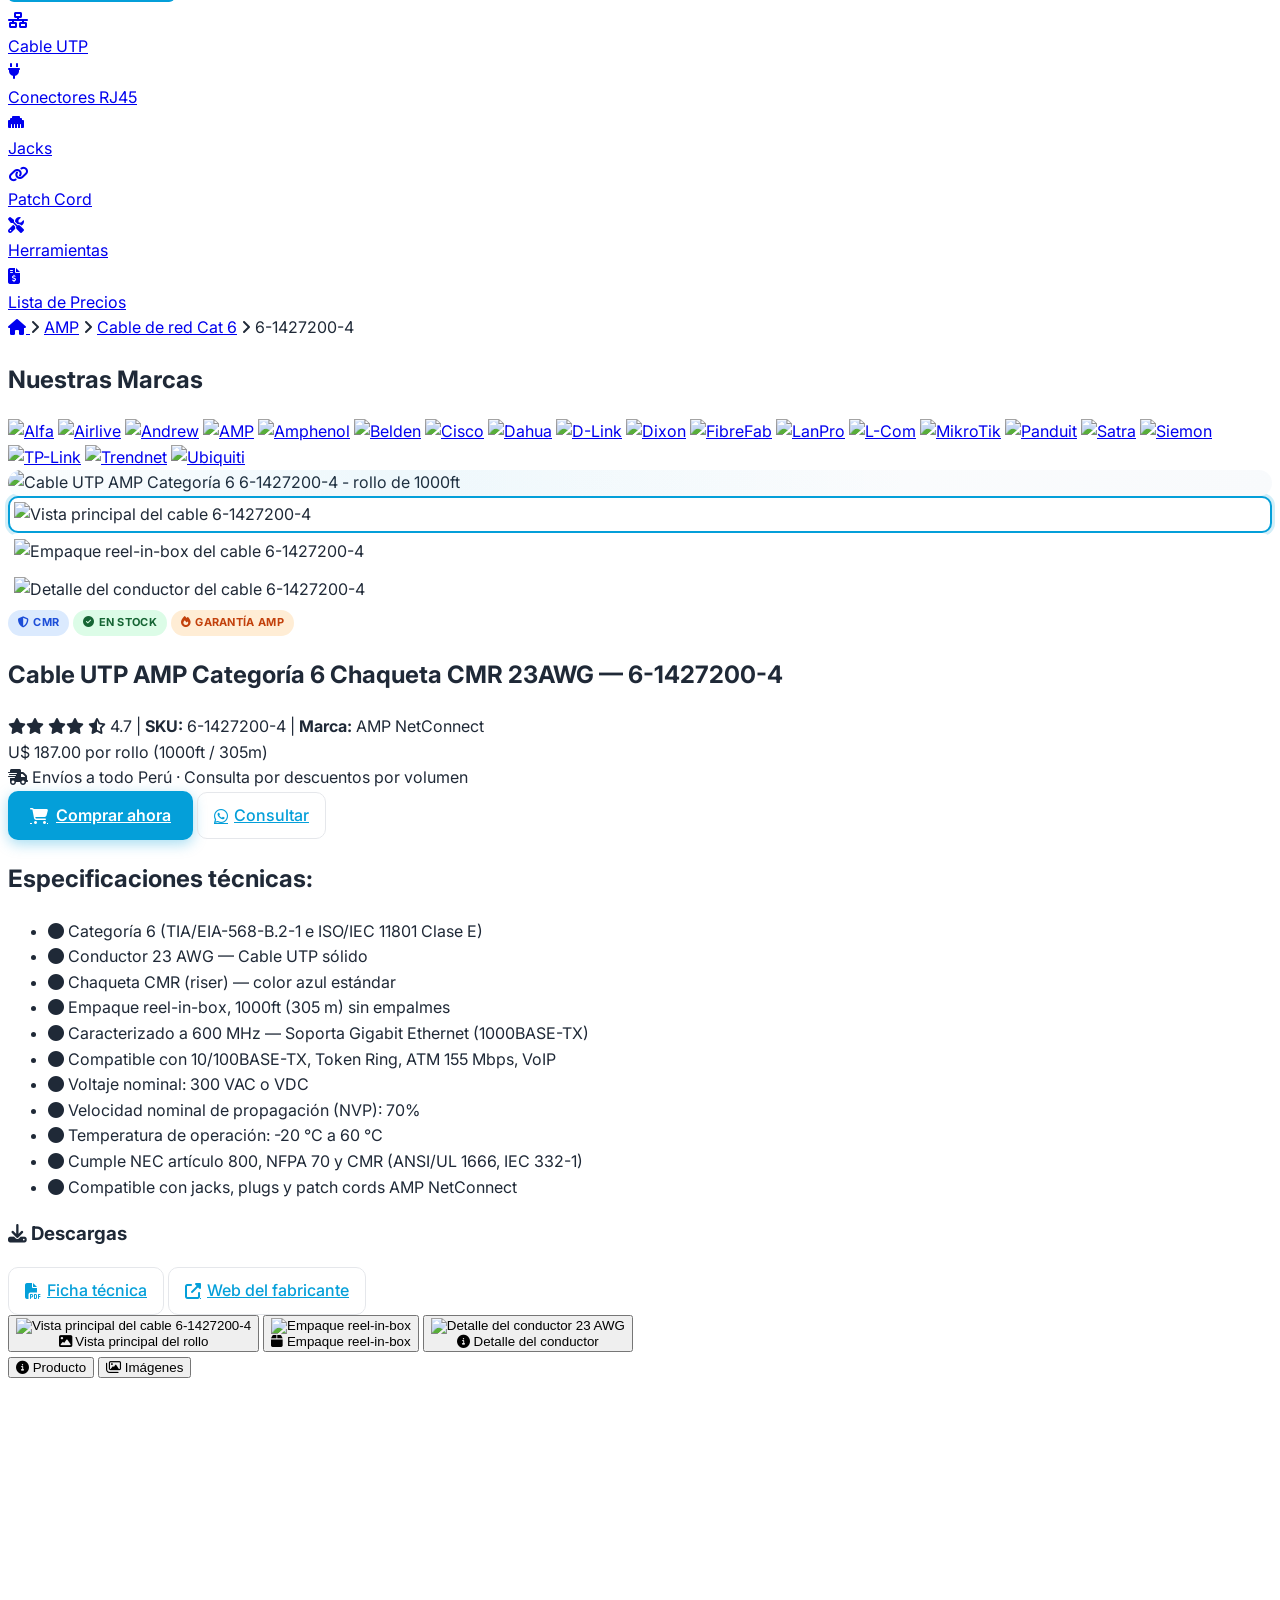
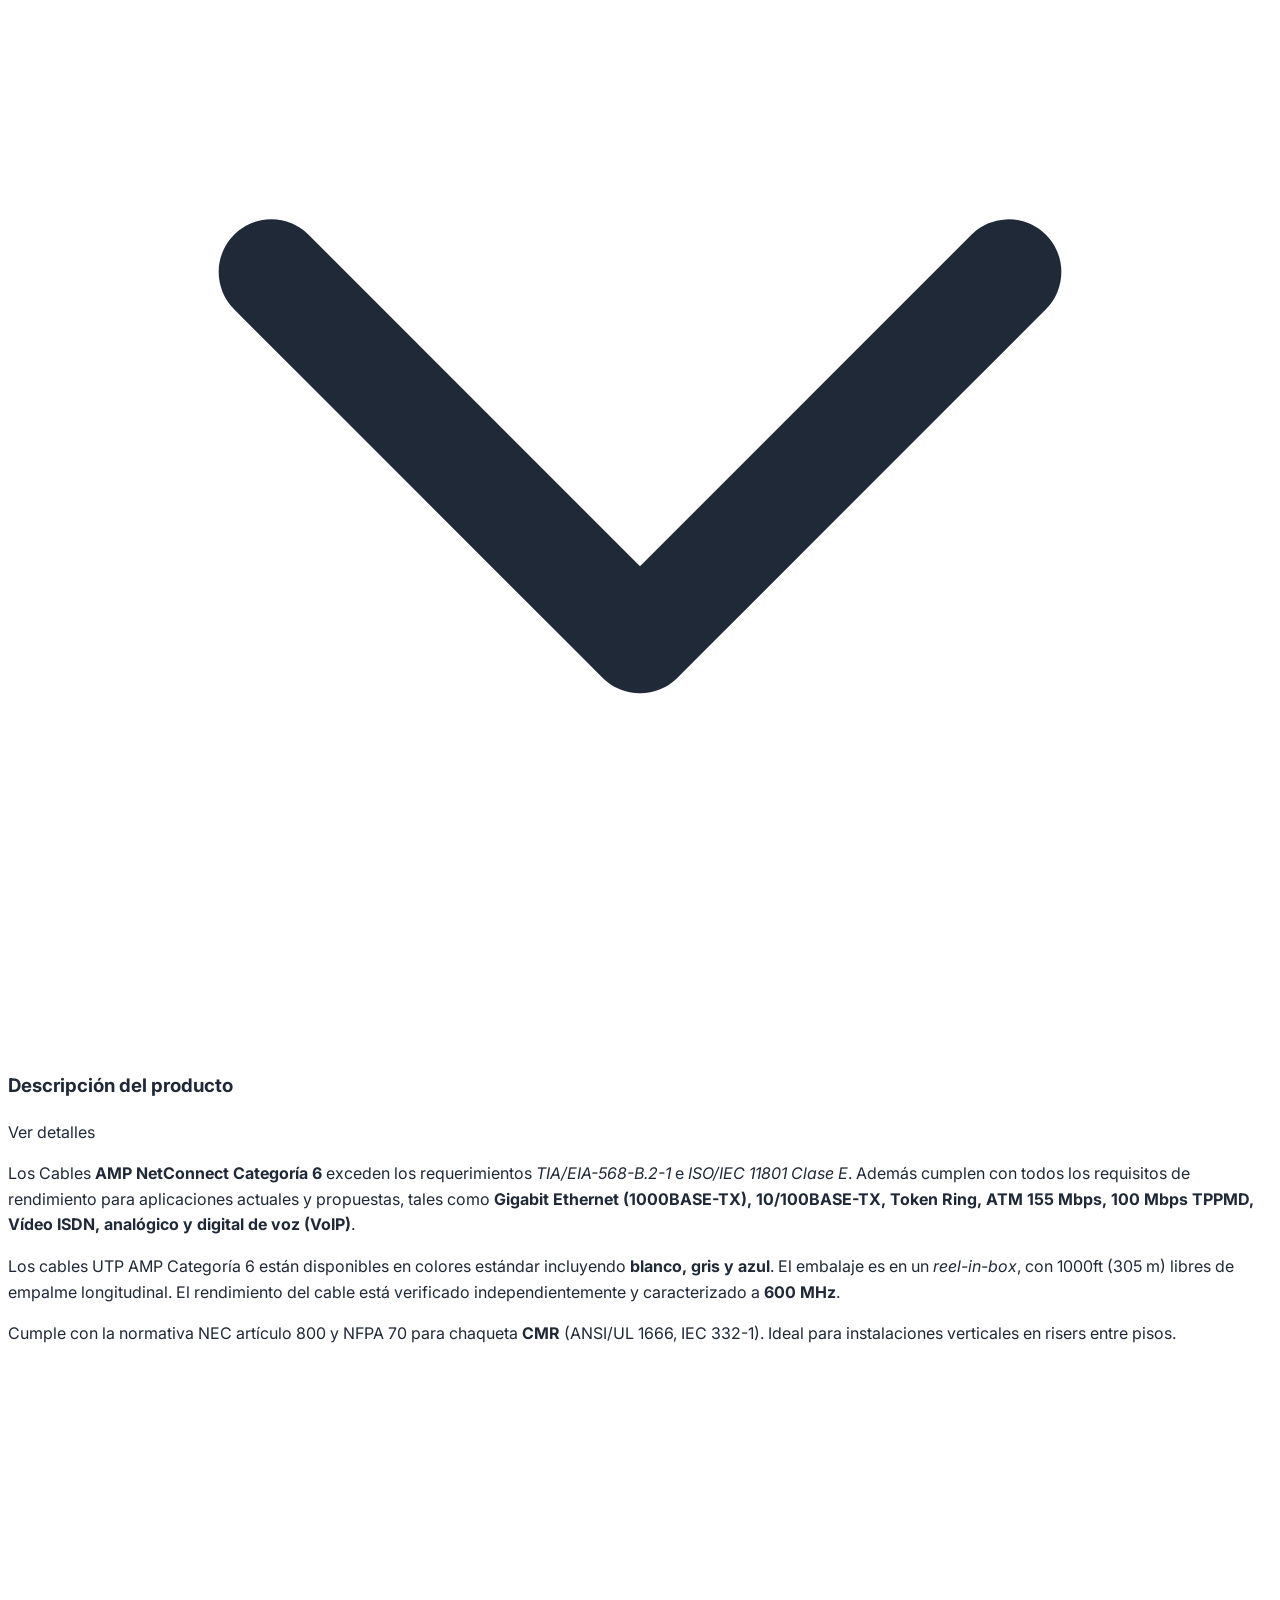
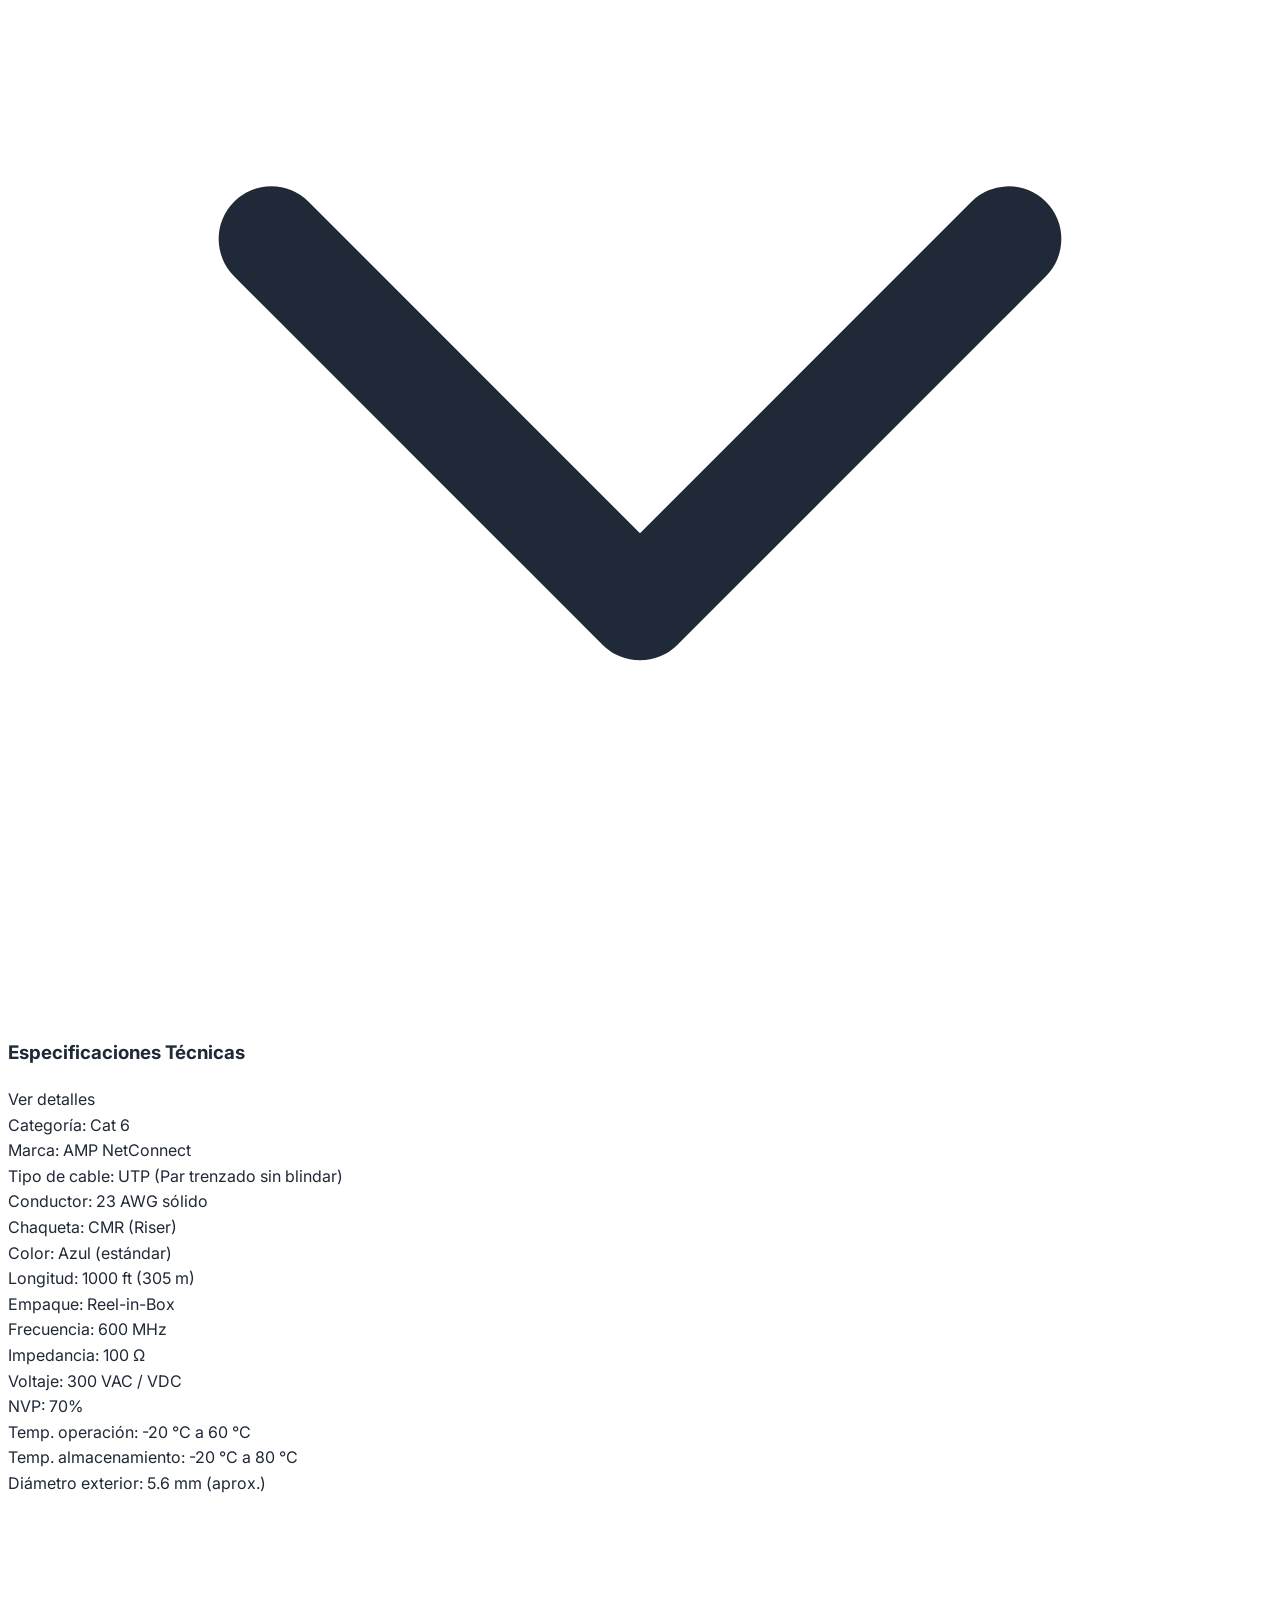
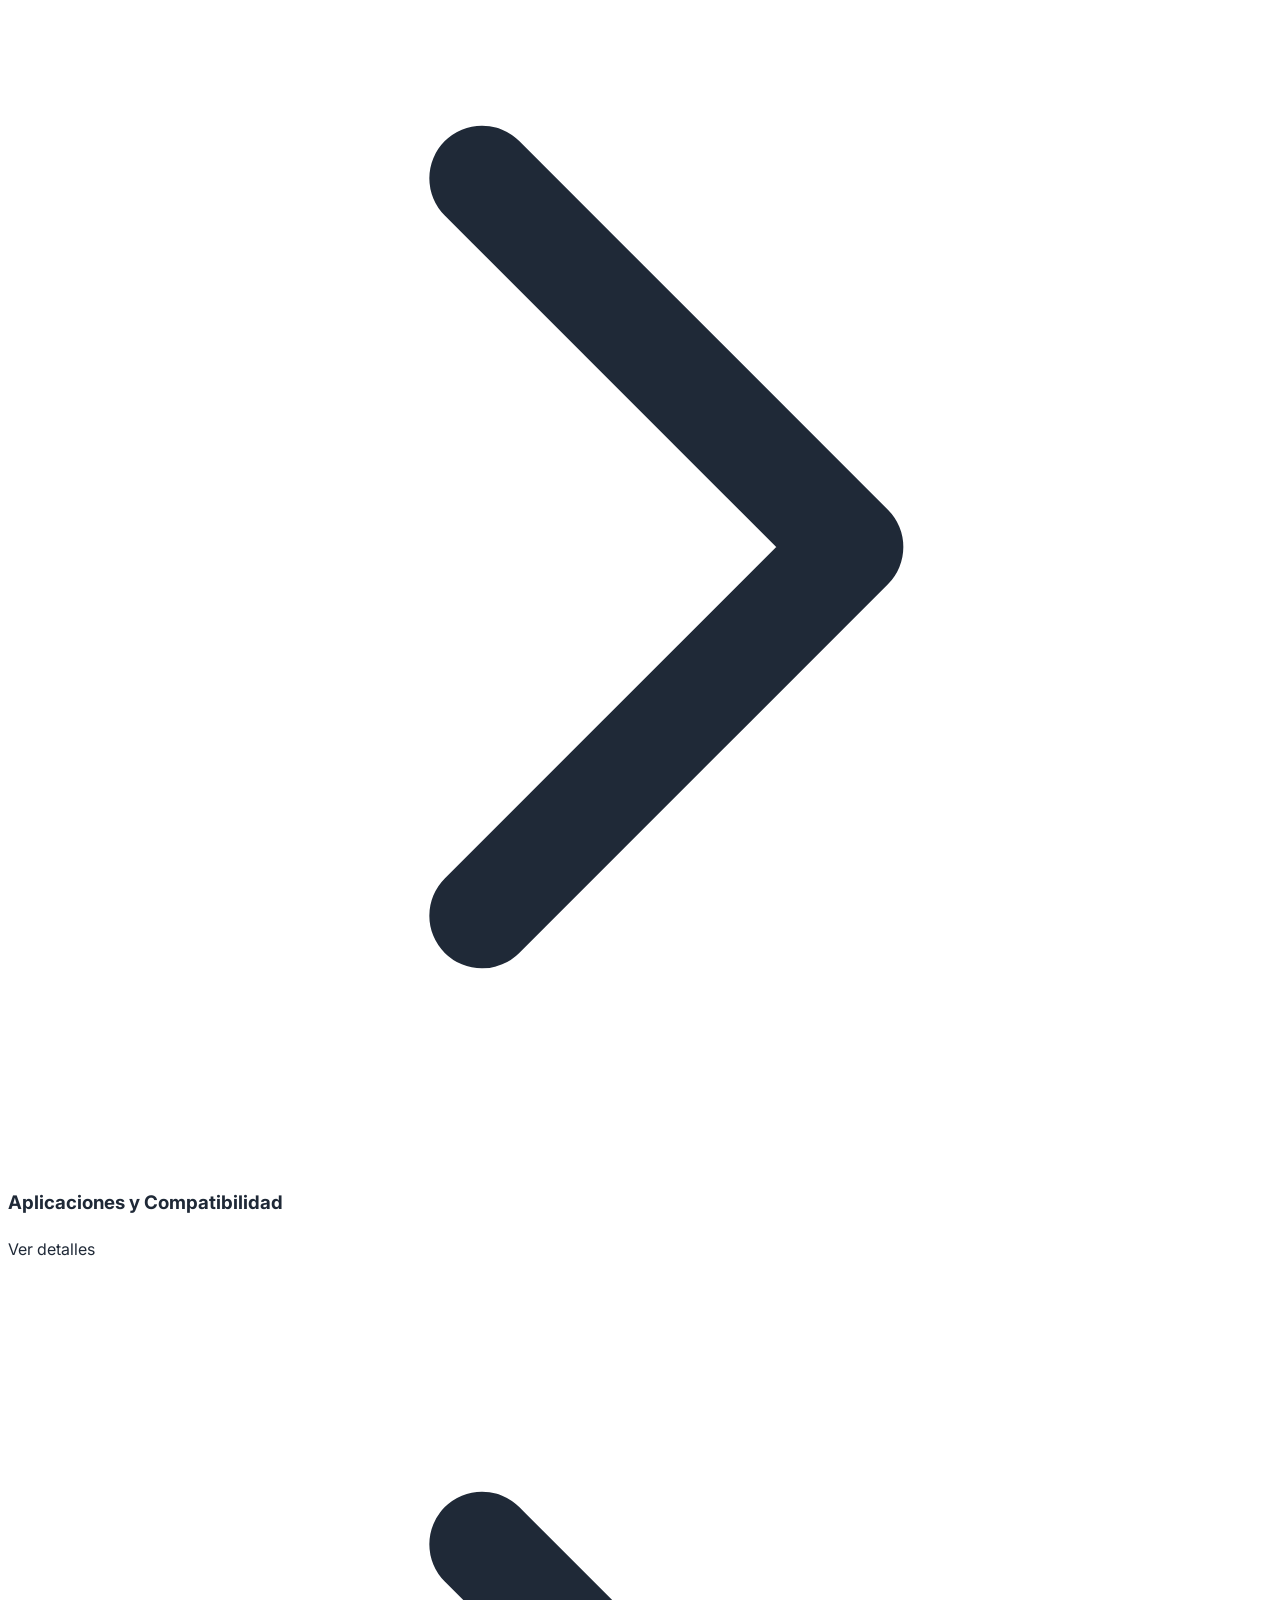
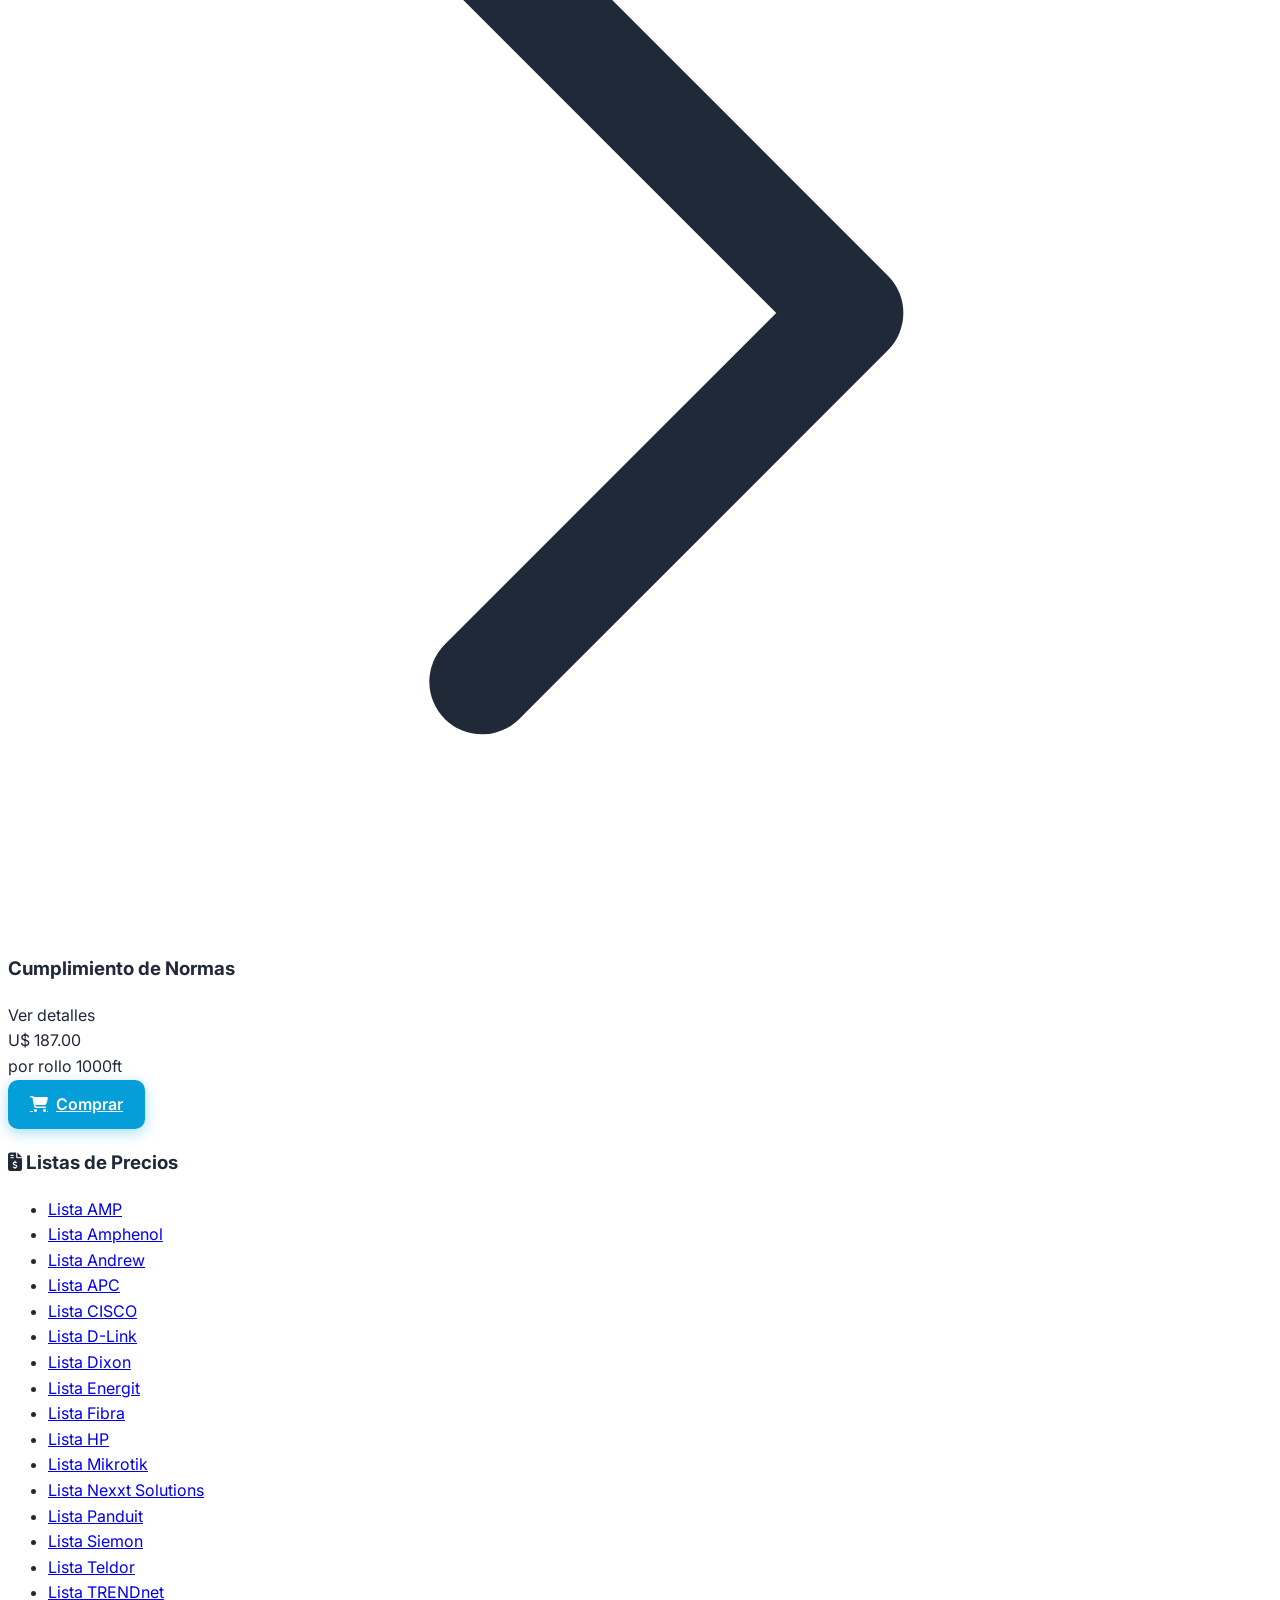
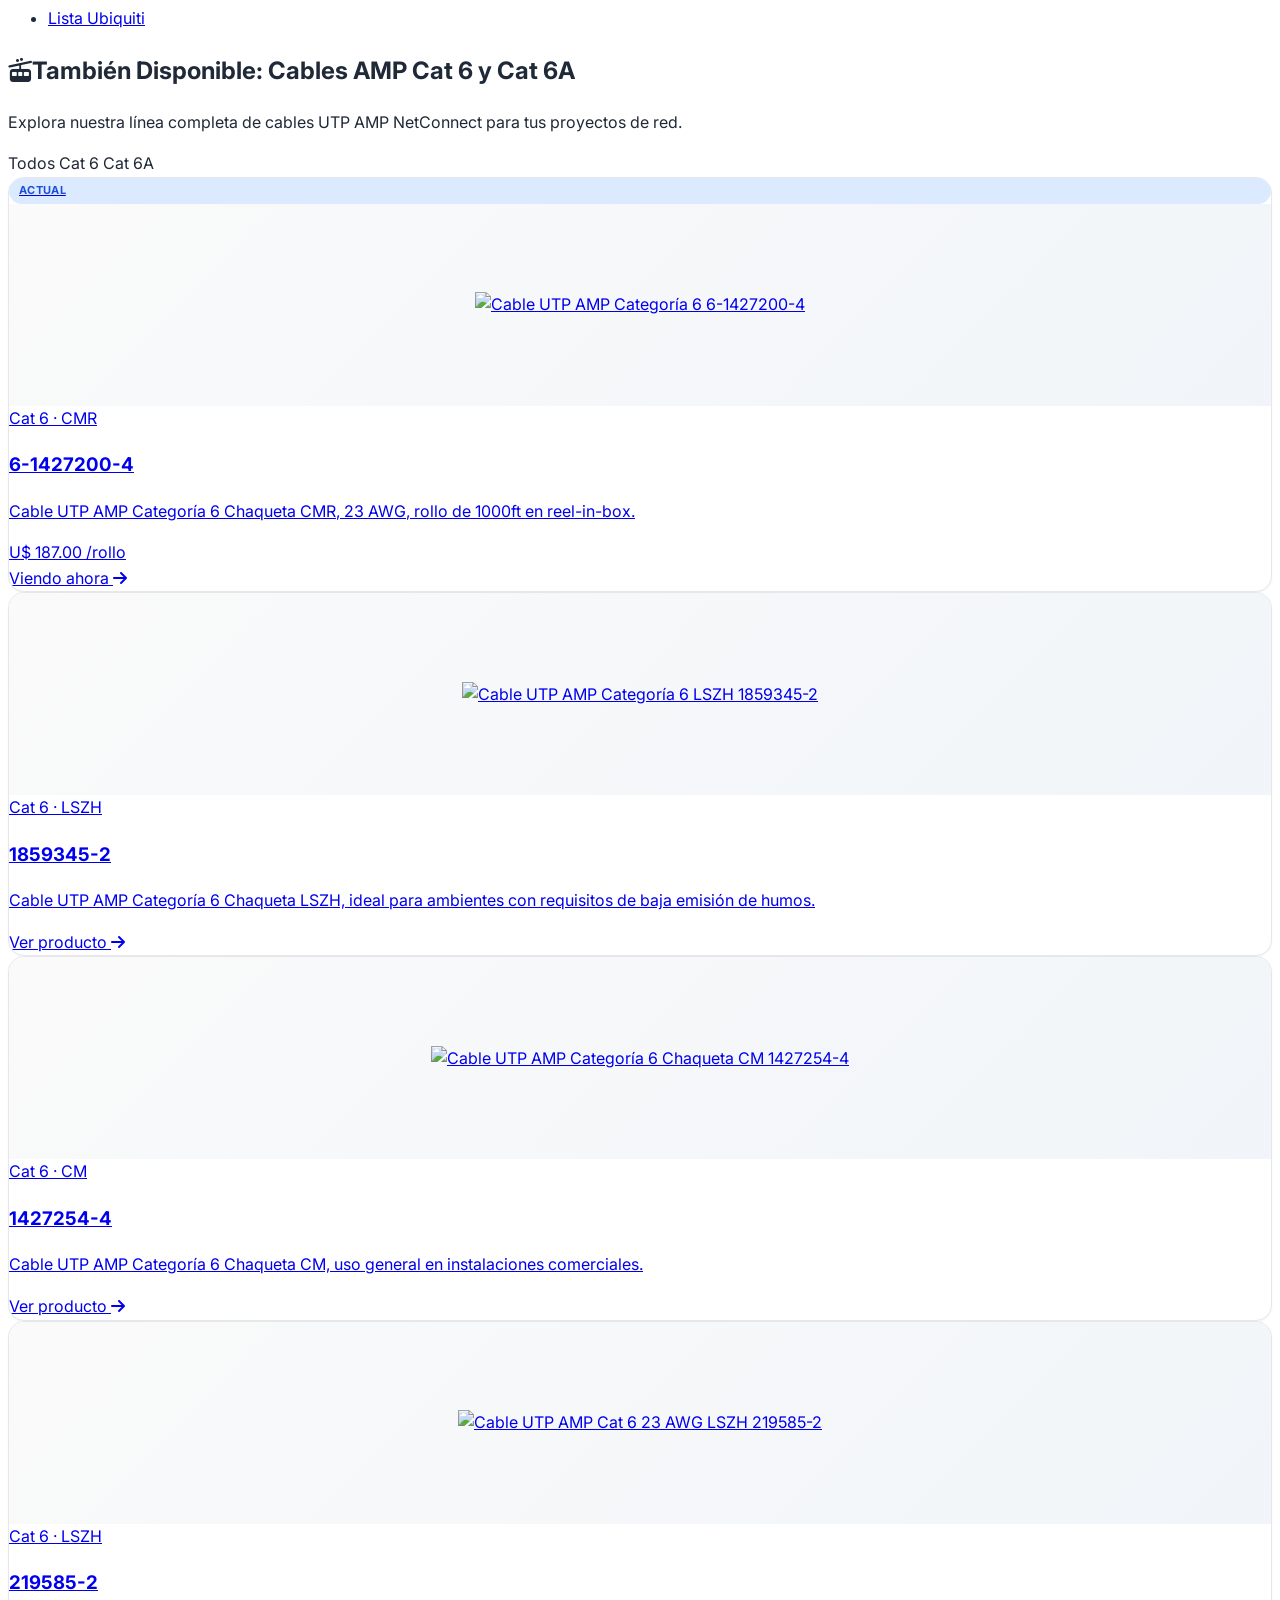
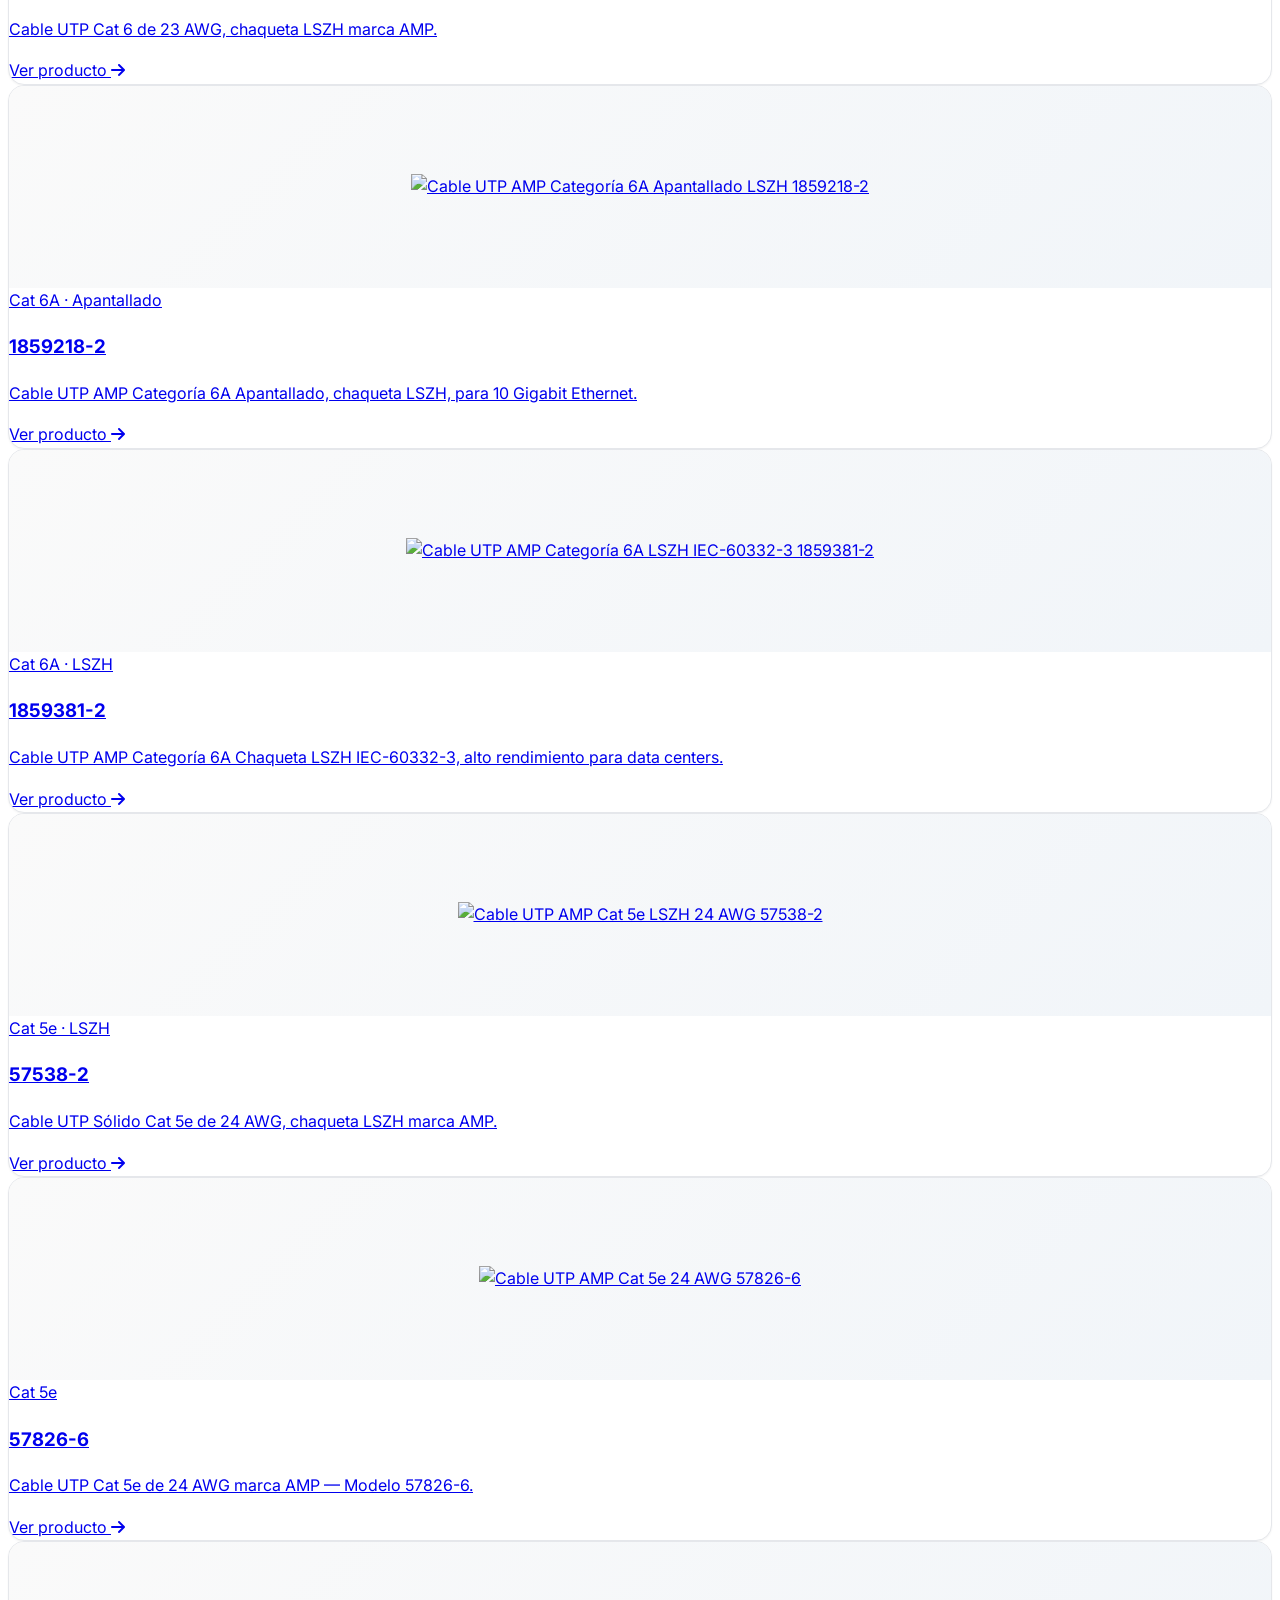
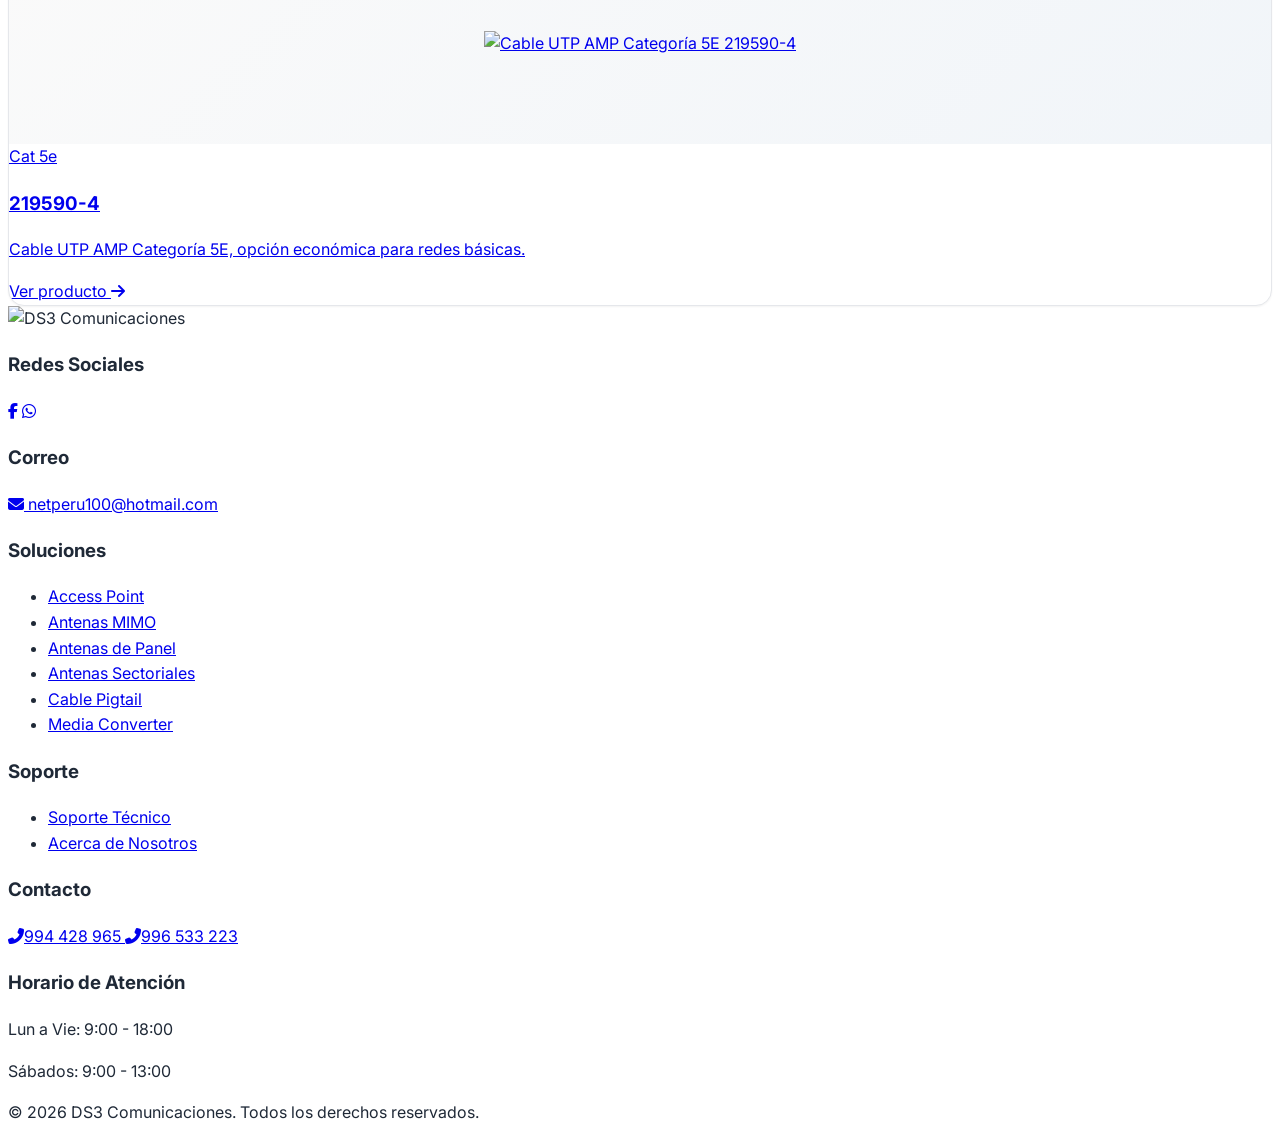
==== 6-1427200-4.html @ 36d4fdfd "first commit" ====
<!DOCTYPE html>
<html lang="es">

<head>
  <meta charset="UTF-8" />
  <meta name="viewport" content="width=device-width, initial-scale=1.0" />
  <meta name="theme-color" content="#049fd9" />

  <!-- Primary Meta Tags -->
  <title>
    Cable UTP AMP Categoría 6 Chaqueta CMR 23AWG 6-1427200-4 | DS3 Comunicaciones
  </title>
  <meta name="title"
    content="Cable UTP AMP Categoría 6 Chaqueta CMR 23AWG 6-1427200-4 - Rollos 1000ft" />
  <meta name="description"
    content="Cable UTP AMP NetConnect Categoría 6 chaqueta CMR 23AWG, 6-1427200-4. Excede TIA/EIA-568-B.2-1 e ISO/IEC 11801 Clase E. 1000ft en reel-in-box. Ideal para Gigabit Ethernet, 10/100BASE-TX y VoIP. Envíos a todo Perú." />
  <meta name="keywords"
    content="cable utp cat 6, cable amp cat 6, 6-1427200-4, cable amp peru, cable utp amp, cable utp peru, cable red cat 6, amp netconnect, cable cmr, cable 23awg, cable 1000ft, ds3comunicaciones" />
  <meta name="author" content="DS3 Comunicaciones" />
  <meta name="robots" content="index, follow" />

  <!-- Open Graph / Facebook -->
  <meta property="og:type" content="product" />
  <meta property="og:url" content="https://ds3peru.github.io/cisco/6-1427200-4.html" />
  <meta property="og:title" content="Cable UTP AMP Categoría 6 - 6-1427200-4" />
  <meta property="og:description"
    content="Cable UTP AMP NetConnect Cat 6 chaqueta CMR 23AWG. Cumple TIA/EIA-568-B.2-1. Disponible en rollos de 1000ft. Envíos a todo Perú." />
  <meta property="og:image"
    content="https://www.ds3comunicaciones.com/AMP/images/6-1427200-4-1.jpg" />

  <!-- Twitter -->
  <meta property="twitter:card" content="summary_large_image" />
  <meta property="twitter:url" content="https://ds3peru.github.io/cisco/6-1427200-4.html" />
  <meta property="twitter:title" content="Cable UTP AMP Categoría 6 - 6-1427200-4" />
  <meta property="twitter:description"
    content="Cable UTP AMP NetConnect Cat 6 chaqueta CMR 23AWG. Cumple TIA/EIA-568-B.2-1." />
  <meta property="twitter:image"
    content="https://www.ds3comunicaciones.com/AMP/images/6-1427200-4-1.jpg" />

  <!-- Canonical -->
  <link rel="canonical" href="https://ds3peru.github.io/cisco/6-1427200-4.html" />

  <!-- Favicon -->
  <link rel="icon" href="https://www.ds3comunicaciones.com/Logo1.jpg"
    type="image/jpeg" />
  <link rel="shortcut icon" href="https://www.ds3comunicaciones.com/Logo1.jpg"
    type="image/jpeg" />

  <!-- Tailwind CDN -->
  <script src="https://cdn.tailwindcss.com"></script>

  <!-- FontAwesome -->
  <link rel="stylesheet"
    href="https://cdnjs.cloudflare.com/ajax/libs/font-awesome/6.5.1/css/all.min.css"
    referrerpolicy="no-referrer" />

  <!-- CSS personalizado -->
  <link rel="stylesheet" href="./css/style.css" />

  <!-- Navbar -->
  <script src="./js/nav.js"></script>

  <!-- JSON-LD: Datos estructurados del producto -->
  <script type="application/ld+json">
    {
      "@context": "https://schema.org/",
      "@type": "Product",
      "name": "Cable UTP AMP Categoría 6 Chaqueta CMR 23AWG 6-1427200-4",
      "image": [
        "https://www.ds3comunicaciones.com/AMP/images/6-1427200-4-1.jpg",
        "https://www.ds3comunicaciones.com/AMP/images/Caja.jpg"
      ],
      "description": "Cable UTP AMP NetConnect Categoría 6 con chaqueta CMR, conductor 23 AWG, 1000ft en reel-in-box. Supera los estándares TIA/EIA-568-B.2-1 e ISO/IEC 11801 Clase E.",
      "sku": "6-1427200-4",
      "mpn": "6-1427200-4",
      "brand": {
        "@type": "Brand",
        "name": "AMP NetConnect"
      },
      "offers": {
        "@type": "Offer",
        "url": "https://ds3peru.github.io/cisco/6-1427200-4.html",
        "priceCurrency": "USD",
        "price": "187.00",
        "availability": "https://schema.org/InStock",
        "itemCondition": "https://schema.org/NewCondition",
        "seller": {
          "@type": "Organization",
          "name": "DS3 Comunicaciones"
        }
      },
      "additionalProperty": [
        { "@type": "PropertyValue", "name": "Categoría", "value": "Cat 6" },
        { "@type": "PropertyValue", "name": "Chaqueta", "value": "CMR" },
        { "@type": "PropertyValue", "name": "Calibre", "value": "23 AWG" },
        { "@type": "PropertyValue", "name": "Longitud", "value": "1000 ft (305 m)" },
        { "@type": "PropertyValue", "name": "Frecuencia", "value": "600 MHz" }
      ]
    }
  </script>
</head>

<body class="bg-gray-50">
  <!-- Skip link accesibilidad -->
  <a href="#main-content" class="skip-link">Saltar al contenido</a>

  <!-- SUBMENÚ DE CATEGORÍAS AMP -->
  <nav class="bg-white border-b border-gray-200 shadow-sm" aria-label="Categorías AMP">
    <div class="relative">
      <div class="nav-container flex justify-evenly overflow-x-auto md:py-2 px-4 space-x-2 scrollbar-hide">
        <a href="https://www.ds3comunicaciones.com/AMP/index.html#cablecat6"
          class="nav-item flex items-center p-1.5 rounded-lg min-w-fit flex-shrink-0 space-x-1.5">
          <div class="icon-container h-6 w-6 flex items-center justify-center">
            <i class="fa-solid fa-network-wired text-[#049fd9]"></i>
          </div>
          <span class="text-xs font-medium text-gray-600 whitespace-nowrap">Cable UTP</span>
        </a>
        <a href="https://www.ds3comunicaciones.com/AMP/index.html"
          class="nav-item flex items-center p-1.5 rounded-lg min-w-fit flex-shrink-0 space-x-1.5">
          <div class="icon-container h-6 w-6 flex items-center justify-center">
            <i class="fa-solid fa-plug text-[#049fd9]"></i>
          </div>
          <span class="text-xs font-medium text-gray-600 whitespace-nowrap">Conectores RJ45</span>
        </a>
        <a href="https://www.ds3comunicaciones.com/AMP/index.html"
          class="nav-item flex items-center p-1.5 rounded-lg min-w-fit flex-shrink-0 space-x-1.5">
          <div class="icon-container h-6 w-6 flex items-center justify-center">
            <i class="fa-solid fa-ethernet text-[#049fd9]"></i>
          </div>
          <span class="text-xs font-medium text-gray-600 whitespace-nowrap">Jacks</span>
        </a>
        <a href="https://www.ds3comunicaciones.com/AMP/index.html"
          class="nav-item flex items-center p-1.5 rounded-lg min-w-fit flex-shrink-0 space-x-1.5">
          <div class="icon-container h-6 w-6 flex items-center justify-center">
            <i class="fa-solid fa-link text-[#049fd9]"></i>
          </div>
          <span class="text-xs font-medium text-gray-600 whitespace-nowrap">Patch Cord</span>
        </a>
        <a href="https://www.ds3comunicaciones.com/AMP/index.html"
          class="nav-item flex items-center p-1.5 rounded-lg min-w-fit flex-shrink-0 space-x-1.5">
          <div class="icon-container h-6 w-6 flex items-center justify-center">
            <i class="fa-solid fa-screwdriver-wrench text-[#049fd9]"></i>
          </div>
          <span class="text-xs font-medium text-gray-600 whitespace-nowrap">Herramientas</span>
        </a>
        <a href="https://www.ds3comunicaciones.com/AMP/precios_amp.html"
          class="nav-item flex items-center p-1.5 rounded-lg min-w-fit flex-shrink-0 space-x-1.5">
          <div class="icon-container h-6 w-6 flex items-center justify-center">
            <i class="fa-solid fa-file-invoice-dollar text-[#049fd9]"></i>
          </div>
          <span class="text-xs font-medium text-gray-600 whitespace-nowrap">Lista de Precios</span>
        </a>
      </div>
    </div>
  </nav>

  <!-- CONTENIDO PRINCIPAL -->
  <main id="main-content">
    <!-- Breadcrumb -->
    <div
      class="breadcrumb bg-white border-b px-3 py-2 text-xs md:text-sm text-slate-600 flex flex-nowrap items-center gap-1 overflow-x-auto scrollbar-hide whitespace-nowrap">
      <a href="https://www.ds3comunicaciones.com/index.html"
        class="flex-shrink-0 hover:text-[#049fd9]" aria-label="Inicio">
        <i class="fa-solid fa-house text-[0.9em]"></i>
      </a>
      <span class="text-gray-400 flex-shrink-0"><i class="fa-solid fa-angle-right text-[0.8em]"></i></span>
      <a href="https://www.ds3comunicaciones.com/AMP/index.html"
        class="flex-shrink-0 hover:underline hover:text-[#049fd9]">AMP</a>
      <span class="text-gray-400 flex-shrink-0"><i class="fa-solid fa-angle-right text-[0.8em]"></i></span>
      <a href="https://www.ds3comunicaciones.com/AMP/index.html#cablecat6"
        class="flex-shrink-0 hover:underline hover:text-[#049fd9]">Cable de red Cat 6</a>
      <span class="text-gray-400 flex-shrink-0"><i class="fa-solid fa-angle-right text-[0.8em]"></i></span>
      <span class="text-slate-800 font-medium flex-shrink-0">6-1427200-4</span>
    </div>

    <!-- Layout 3 columnas -->
    <div class="mx-auto max-w-[1400px] px-2 md:px-4">
      <div class="flex flex-col lg:flex-row lg:justify-evenly lg:items-start gap-4 py-4">

        <!-- SIDEBAR MARCAS (oculto en móvil/tablet) -->
        <aside
          class="hidden lg:block bg-white p-3 rounded-lg shadow-md w-full md:w-48 lg:w-56 self-start sticky top-4 max-h-[calc(100vh-2rem)] overflow-y-auto thin-scrollbar border border-gray-100"
          aria-label="Nuestras marcas">
          <h2 class="text-base font-bold text-gray-800 mb-3 pb-2 border-b">Nuestras Marcas</h2>
          <div class="grid grid-cols-2 sm:grid-cols-3 md:grid-cols-1 gap-2">
            <!-- Alfa -->
            <a href="https://www.ds3comunicaciones.com/alfa/index.html"
              class="flex items-center justify-center rounded-md hover:bg-gray-100 transition-all hover:-translate-y-0.5 p-1">
              <img src="http://www.ds3comunicaciones.com/belden/images/ALFA_logo1.gif" alt="Alfa"
                class="max-w-[100px] max-h-8 w-auto h-auto object-contain" loading="lazy" /></a>
            <!-- Airlive -->
            <a href="https://www.ds3comunicaciones.com/airlive/index.html"
              class="flex items-center justify-center p-1 rounded-md hover:bg-gray-100 transition-all hover:-translate-y-0.5">
              <img src="http://www.ds3comunicaciones.com/belden/images/airlivelogo.gif" alt="Airlive"
                class="max-w-[100px] max-h-8 w-auto h-auto object-contain" loading="lazy" /></a>
            <!-- Andrew -->
            <a href="https://www.ds3comunicaciones.com/andrew/index.html"
              class="flex items-center justify-center p-1 rounded-md hover:bg-gray-100 transition-all hover:-translate-y-0.5">
              <img src="http://www.ds3comunicaciones.com/andrew/images/logo_andrew.jpg" alt="Andrew"
                class="max-w-[100px] max-h-8 w-auto h-auto object-contain" loading="lazy" /></a>
            <!-- AMP (activo) -->
            <a href="https://www.ds3comunicaciones.com/AMP/index.html" aria-current="page"
              class="flex items-center justify-center p-1 rounded-md bg-blue-50 ring-2 ring-[#049fd9]/40 transition-all hover:-translate-y-0.5">
              <img src="http://www.ds3comunicaciones.com/belden/images/amp_logo2-91x20.jpg" alt="AMP"
                class="max-w-[100px] max-h-8 w-auto h-auto object-contain" /></a>
            <!-- Amphenol -->
            <a href="https://www.ds3comunicaciones.com/amphenol/index.html"
              class="flex items-center justify-center p-1 rounded-md hover:bg-gray-100 transition-all hover:-translate-y-0.5">
              <img src="http://www.ds3comunicaciones.com/belden/images/amphenol_logo-100x21.jpg"
                alt="Amphenol" class="max-w-[100px] max-h-8 w-auto h-auto object-contain" loading="lazy" /></a>
            <!-- Belden -->
            <a href="https://www.ds3comunicaciones.com/belden/index.html"
              class="flex items-center justify-center p-1 rounded-md hover:bg-gray-100 transition-all hover:-translate-y-0.5">
              <img src="http://www.ds3comunicaciones.com/belden/images/Belden-Logo-93x15.jpg" alt="Belden"
                class="max-w-[100px] max-h-8 w-auto h-auto object-contain" loading="lazy" /></a>
            <!-- Cisco -->
            <a href="https://www.ds3comunicaciones.com/cisco/index.html"
              class="flex items-center justify-center p-1 rounded-md hover:bg-gray-100 transition-all hover:-translate-y-0.5">
              <img src="http://www.ds3comunicaciones.com/cisco/images/logo-cisco.gif" alt="Cisco"
                class="max-w-[100px] max-h-8 w-auto h-auto object-contain" loading="lazy" /></a>
            <!-- Dahua -->
            <a href="https://www.ds3comunicaciones.com/dahua/index.html"
              class="flex items-center justify-center p-1 rounded-md hover:bg-gray-100 transition-all hover:-translate-y-0.5">
              <img src="http://www.ds3comunicaciones.com/dahua/images/dahua_logo.jpg" alt="Dahua"
                class="max-w-[100px] max-h-8 w-auto h-auto object-contain" loading="lazy" /></a>
            <!-- D-Link -->
            <a href="https://www.ds3comunicaciones.com/dlink/index.html"
              class="flex items-center justify-center p-1 rounded-md hover:bg-gray-100 transition-all hover:-translate-y-0.5">
              <img src="http://www.ds3comunicaciones.com/belden/images/D-Link_Logo-100x26.jpg" alt="D-Link"
                class="max-w-[100px] max-h-8 w-auto h-auto object-contain" loading="lazy" /></a>
            <!-- Dixon -->
            <a href="https://www.ds3comunicaciones.com/dixon/index.html"
              class="flex items-center justify-center p-1 rounded-md hover:bg-gray-100 transition-all hover:-translate-y-0.5">
              <img src="http://www.ds3comunicaciones.com/belden/images/dixon_logo-100x19.jpg" alt="Dixon"
                class="max-w-[100px] max-h-8 w-auto h-auto object-contain" loading="lazy" /></a>
            <!-- FibreFab -->
            <a href="https://www.ds3comunicaciones.com/FibreFab/index.html"
              class="flex items-center justify-center p-1 rounded-md hover:bg-gray-100 transition-all hover:-translate-y-0.5">
              <img src="http://www.ds3comunicaciones.com/FibreFab/images/logo_fibrefab.png" alt="FibreFab"
                class="max-w-[100px] max-h-8 w-auto h-auto object-contain" loading="lazy" /></a>
            <!-- LanPro -->
            <a href="https://www.ds3comunicaciones.com/lanpro/index.html"
              class="flex items-center justify-center p-1 rounded-md hover:bg-gray-100 transition-all hover:-translate-y-0.5">
              <img src="http://www.ds3comunicaciones.com/lanpro/images/lanpro_logo.jpg" alt="LanPro"
                class="max-w-[100px] max-h-8 w-auto h-auto object-contain" loading="lazy" /></a>
            <!-- L-Com -->
            <a href="https://www.ds3comunicaciones.com/l-com/"
              class="flex items-center justify-center p-1 rounded-md hover:bg-gray-100 transition-all hover:-translate-y-0.5">
              <img src="http://www.ds3comunicaciones.com/sitebuilder/images/lcom_logo-100x23.jpg" alt="L-Com"
                class="max-w-[100px] max-h-8 w-auto h-auto object-contain" loading="lazy" /></a>
            <!-- MikroTik -->
            <a href="https://www.ds3comunicaciones.com/mikrotik/index.html"
              class="flex items-center justify-center p-1 rounded-md hover:bg-gray-100 transition-all hover:-translate-y-0.5">
              <img src="http://www.ds3comunicaciones.com/belden/images/mikrotik_logo-100x24.png" alt="MikroTik"
                class="max-w-[100px] max-h-8 w-auto h-auto object-contain" loading="lazy" /></a>
            <!-- Panduit -->
            <a href="https://www.ds3comunicaciones.com/panduit/index.html"
              class="flex items-center justify-center p-1 rounded-md hover:bg-gray-100 transition-all hover:-translate-y-0.5">
              <img src="http://www.ds3comunicaciones.com/panduit/images/panduit_logo.jpg" alt="Panduit"
                class="max-w-[100px] max-h-8 w-auto h-auto object-contain" loading="lazy" /></a>
            <!-- Satra -->
            <a href="https://www.ds3comunicaciones.com/satra/index.html"
              class="flex items-center justify-center p-1 rounded-md hover:bg-gray-100 transition-all hover:-translate-y-0.5">
              <img src="http://www.ds3comunicaciones.com/satra/images/satra.JPG" alt="Satra"
                class="max-w-[100px] max-h-8 w-auto h-auto object-contain" loading="lazy" /></a>
            <!-- Siemon -->
            <a href="https://www.ds3comunicaciones.com/siemon/index.html"
              class="flex items-center justify-center p-1 rounded-md hover:bg-gray-100 transition-all hover:-translate-y-0.5">
              <img src="http://www.ds3comunicaciones.com/siemon/images/siemon_logo1.GIF" alt="Siemon"
                class="max-w-[100px] max-h-8 w-auto h-auto object-contain" loading="lazy" /></a>
            <!-- TP-Link -->
            <a href="https://www.ds3comunicaciones.com/tplink/"
              class="flex items-center justify-center p-1 rounded-md hover:bg-gray-100 transition-all hover:-translate-y-0.5">
              <img src="http://www.ds3comunicaciones.com/belden/images/tp-link_logo-100x13.jpg" alt="TP-Link"
                class="max-w-[100px] max-h-8 w-auto h-auto object-contain" loading="lazy" /></a>
            <!-- Trendnet -->
            <a href="https://www.ds3comunicaciones.com/trendnet/"
              class="flex items-center justify-center p-1 rounded-md hover:bg-gray-100 transition-all hover:-translate-y-0.5">
              <img src="http://www.ds3comunicaciones.com/belden/images/trendnet_logo-100x20.jpg" alt="Trendnet"
                class="max-w-[100px] max-h-8 w-auto h-auto object-contain" loading="lazy" /></a>
            <!-- Ubiquiti -->
            <a href="https://www.ds3comunicaciones.com/ubiquiti/index.html"
              class="flex items-center justify-center p-1 rounded-md hover:bg-gray-100 transition-all hover:-translate-y-0.5">
              <img src="http://www.ds3comunicaciones.com/belden/images/ubnt_logo-100x47.png" alt="Ubiquiti"
                class="max-w-[100px] max-h-8 w-auto h-auto object-contain" loading="lazy" /></a>
          </div>
        </aside>

        <!-- CONTENIDO PRINCIPAL DEL PRODUCTO -->
        <div class="w-full lg:w-4/6 bg-white rounded-lg shadow-sm p-3 md:p-5 fade-up">
          <div class="mx-auto w-full">

            <!-- SECCIÓN DE PRODUCTO -->
            <section id="information-section" class="flex flex-col lg:flex-row gap-6">

              <!-- Galería -->
              <div class="w-full lg:w-1/2">
                <div class="main-image-wrapper shadow-sm p-4 h-[360px] md:h-[420px] flex items-center justify-center cursor-zoom-in"
                  onclick="viewImage(document.getElementById('img_main').src)" role="button"
                  aria-label="Ampliar imagen del producto">
                  <img id="img_main"
                    src="https://www.ds3comunicaciones.com/AMP/images/6-1427200-4-1.jpg"
                    alt="Cable UTP AMP Categoría 6 6-1427200-4 - rollo de 1000ft"
                    class="max-h-full max-w-full object-contain" />
                </div>

                <!-- Miniaturas -->
                <div class="flex gap-2 md:gap-3 mt-4 justify-center flex-wrap">
                  <div class="thumb w-16 h-16 md:w-20 md:h-20 active" data-thumb>
                    <img src="https://www.ds3comunicaciones.com/AMP/images/6-1427200-4-1.jpg"
                      alt="Vista principal del cable 6-1427200-4"
                      class="w-full h-full object-contain" loading="lazy"
                      onclick="toExchangeImage(this)" /></div>
                  <div class="thumb w-16 h-16 md:w-20 md:h-20" data-thumb>
                    <img src="https://www.ds3comunicaciones.com/AMP/images/Caja.jpg"
                      alt="Empaque reel-in-box del cable 6-1427200-4"
                      class="w-full h-full object-contain" loading="lazy"
                      onclick="toExchangeImage(this)" /></div>
                  <div class="thumb w-16 h-16 md:w-20 md:h-20" data-thumb>
                    <img src="https://www.ds3comunicaciones.com/AMP/images/6-1427200-4-1.jpg"
                      alt="Detalle del conductor del cable 6-1427200-4"
                      class="w-full h-full object-contain" loading="lazy"
                      onclick="toExchangeImage(this)" /></div>
                </div>

                <!-- Badges -->
                <div class="flex flex-wrap gap-2 mt-4 justify-center">
                  <span class="badge badge-blue"><i class="fa-solid fa-shield-halved"></i> CMR</span>
                  <span class="badge badge-green"><i class="fa-solid fa-circle-check"></i> En Stock</span>
                  <span class="badge badge-orange"><i class="fa-solid fa-fire"></i> Garantía AMP</span>
                </div>
              </div>

              <!-- Información del producto -->
              <div class="w-full lg:w-1/2">
                <h1 class="product-title text-base md:text-lg lg:text-xl font-bold text-[#0d274d] mb-3">
                  Cable UTP AMP Categoría 6 Chaqueta CMR 23AWG &mdash; 6-1427200-4
                </h1>

                <!-- Rating y SKU -->
                <div class="flex items-center flex-wrap gap-3 mb-4 text-xs md:text-sm text-gray-500">
                  <span class="flex items-center gap-1 text-amber-500">
                    <i class="fa-solid fa-star"></i><i class="fa-solid fa-star"></i>
                    <i class="fa-solid fa-star"></i><i class="fa-solid fa-star"></i>
                    <i class="fa-solid fa-star-half-stroke"></i>
                    <span class="text-gray-600 ml-1">4.7</span>
                  </span>
                  <span class="text-gray-300">|</span>
                  <span><strong class="text-gray-700">SKU:</strong> 6-1427200-4</span>
                  <span class="text-gray-300">|</span>
                  <span><strong class="text-gray-700">Marca:</strong> AMP NetConnect</span>
                </div>

                <!-- Precio y CTA -->
                <div class="mb-5 pb-4 border-b">
                  <div class="flex items-baseline gap-3 mb-3">
                    <span class="product-price text-3xl md:text-4xl font-bold text-[#049fd9]">U$ 187.00</span>
                    <span class="text-sm text-gray-500">por rollo (1000ft / 305m)</span>
                  </div>
                  <div class="text-xs text-gray-500 mb-3">
                    <i class="fa-solid fa-truck-fast text-[#049fd9]"></i>
                    Envíos a todo Perú &middot; Consulta por descuentos por volumen
                  </div>
                  <div class="flex flex-wrap gap-2">
                    <a href="https://www.ds3comunicaciones.com/pedido.html"
                      class="btn-primary" target="_blank" rel="noopener"
                      aria-label="Comprar cable 6-1427200-4">
                      <i class="fas fa-shopping-cart"></i> Comprar ahora
                    </a>
                    <a href="https://wa.me/994428965?text=Hola%20necesito%20informaci%C3%B3n%20sobre%20el%20cable%20AMP%206-1427200-4"
                      class="btn-ghost text-green-600 border-green-200 hover:bg-green-50"
                      target="_blank" rel="noopener"
                      aria-label="Consultar por WhatsApp">
                      <i class="fa-brands fa-whatsapp text-lg"></i> Consultar
                    </a>
                  </div>
                </div>

                <!-- Especificaciones rápidas -->
                <div>
                  <h2 class="font-semibold text-base mb-3 text-[#0d274d]">
                    Especificaciones técnicas:
                  </h2>
                  <ul class="space-y-2 text-sm text-gray-700">
                    <li class="flex items-start">
                      <i class="fa-solid fa-circle text-[8px] text-[#049fd9] mt-2 mr-2"></i>
                      <span>Categoría 6 (TIA/EIA-568-B.2-1 e ISO/IEC 11801 Clase E)</span>
                    </li>
                    <li class="flex items-start">
                      <i class="fa-solid fa-circle text-[8px] text-[#049fd9] mt-2 mr-2"></i>
                      <span>Conductor 23 AWG &mdash; Cable UTP sólido</span>
                    </li>
                    <li class="flex items-start">
                      <i class="fa-solid fa-circle text-[8px] text-[#049fd9] mt-2 mr-2"></i>
                      <span>Chaqueta CMR (riser) &mdash; color azul estándar</span>
                    </li>
                    <li class="flex items-start">
                      <i class="fa-solid fa-circle text-[8px] text-[#049fd9] mt-2 mr-2"></i>
                      <span>Empaque reel-in-box, 1000ft (305 m) sin empalmes</span>
                    </li>
                    <li class="flex items-start">
                      <i class="fa-solid fa-circle text-[8px] text-[#049fd9] mt-2 mr-2"></i>
                      <span>Caracterizado a 600 MHz &mdash; Soporta Gigabit Ethernet (1000BASE-TX)</span>
                    </li>
                    <li class="flex items-start">
                      <i class="fa-solid fa-circle text-[8px] text-[#049fd9] mt-2 mr-2"></i>
                      <span>Compatible con 10/100BASE-TX, Token Ring, ATM 155 Mbps, VoIP</span>
                    </li>
                    <li class="flex items-start">
                      <i class="fa-solid fa-circle text-[8px] text-[#049fd9] mt-2 mr-2"></i>
                      <span>Voltaje nominal: 300 VAC o VDC</span>
                    </li>
                    <li class="flex items-start">
                      <i class="fa-solid fa-circle text-[8px] text-[#049fd9] mt-2 mr-2"></i>
                      <span>Velocidad nominal de propagación (NVP): 70%</span>
                    </li>
                    <li class="flex items-start">
                      <i class="fa-solid fa-circle text-[8px] text-[#049fd9] mt-2 mr-2"></i>
                      <span>Temperatura de operación: -20 °C a 60 °C</span>
                    </li>
                    <li class="flex items-start">
                      <i class="fa-solid fa-circle text-[8px] text-[#049fd9] mt-2 mr-2"></i>
                      <span>Cumple NEC artículo 800, NFPA 70 y CMR (ANSI/UL 1666, IEC 332-1)</span>
                    </li>
                    <li class="flex items-start">
                      <i class="fa-solid fa-circle text-[8px] text-[#049fd9] mt-2 mr-2"></i>
                      <span>Compatible con jacks, plugs y patch cords AMP NetConnect</span>
                    </li>
                  </ul>
                </div>

                <!-- Descargas -->
                <div class="mt-6 pt-5 border-t">
                  <h3 class="font-semibold text-base mb-3 text-[#0d274d]">
                    <i class="fa-solid fa-download mr-1 text-[#049fd9]"></i> Descargas
                  </h3>
                  <div class="flex flex-wrap gap-2">
                    <a href="https://www.ds3comunicaciones.com/AMP/files/6-1427200-4-DS.pdf"
                      class="btn-ghost" target="_blank" rel="noopener"
                      aria-label="Descargar datasheet en PDF">
                      <i class="fas fa-file-pdf text-red-500"></i> Ficha técnica
                    </a>
                    <a href="https://www.te.com/usa-en/product/6-1427200-4.html"
                      class="btn-ghost" target="_blank" rel="noopener"
                      aria-label="Ver en sitio oficial TE Connectivity">
                      <i class="fa-solid fa-up-right-from-square"></i> Web del fabricante
                    </a>
                  </div>
                </div>
              </div>
            </section>

            <!-- GALERÍA DE IMÁGENES (oculta por defecto) -->
            <section id="images-section" class="hidden mt-6" aria-label="Galería de imágenes">
              <div class="grid grid-cols-1 md:grid-cols-2 lg:grid-cols-3 gap-4">
                <button type="button"
                  class="bg-white rounded-lg shadow-sm overflow-hidden hover:shadow-md transition group"
                  onclick="viewImage('https://www.ds3comunicaciones.com/AMP/images/6-1427200-4-1.jpg')">
                  <div class="h-56 flex items-center justify-center p-4 bg-gray-50">
                    <img
                      src="https://www.ds3comunicaciones.com/AMP/images/6-1427200-4-1.jpg"
                      alt="Vista principal del cable 6-1427200-4"
                      class="max-h-full max-w-full object-contain group-hover:scale-105 transition" loading="lazy" />
                  </div>
                  <div class="p-3 text-sm text-gray-600 text-left">
                    <i class="fa-solid fa-image text-[#049fd9]"></i> Vista principal del rollo
                  </div>
                </button>
                <button type="button"
                  class="bg-white rounded-lg shadow-sm overflow-hidden hover:shadow-md transition group"
                  onclick="viewImage('https://www.ds3comunicaciones.com/AMP/images/Caja.jpg')">
                  <div class="h-56 flex items-center justify-center p-4 bg-gray-50">
                    <img src="https://www.ds3comunicaciones.com/AMP/images/Caja.jpg"
                      alt="Empaque reel-in-box"
                      class="max-h-full max-w-full object-contain group-hover:scale-105 transition" loading="lazy" />
                  </div>
                  <div class="p-3 text-sm text-gray-600 text-left">
                    <i class="fa-solid fa-box text-[#049fd9]"></i> Empaque reel-in-box
                  </div>
                </button>
                <button type="button"
                  class="bg-white rounded-lg shadow-sm overflow-hidden hover:shadow-md transition group"
                  onclick="viewImage('https://www.ds3comunicaciones.com/AMP/images/6-1427200-4-1.jpg')">
                  <div class="h-56 flex items-center justify-center p-4 bg-gray-50">
                    <img
                      src="https://www.ds3comunicaciones.com/AMP/images/6-1427200-4-1.jpg"
                      alt="Detalle del conductor 23 AWG"
                      class="max-h-full max-w-full object-contain group-hover:scale-105 transition" loading="lazy" />
                  </div>
                  <div class="p-3 text-sm text-gray-600 text-left">
                    <i class="fa-solid fa-circle-info text-[#049fd9]"></i> Detalle del conductor
                  </div>
                </button>
              </div>
            </section>

            <!-- Tabs Producto / Galería -->
            <div class="flex justify-center mt-6">
              <div class="inline-flex rounded-md shadow-sm" role="tablist">
                <button id="product-tab" type="button" role="tab" aria-selected="true"
                  class="px-5 py-2 text-xs md:text-sm font-medium rounded-l-lg bg-[#049fd9] text-white focus:z-10">
                  <i class="fa-solid fa-circle-info mr-1"></i> Producto
                </button>
                <button id="images-tab" type="button" role="tab" aria-selected="false"
                  class="px-5 py-2 text-xs md:text-sm font-medium rounded-r-lg bg-gray-100 text-gray-700 focus:z-10">
                  <i class="fa-regular fa-images mr-1"></i> Imágenes
                </button>
              </div>
            </div>

            <!-- Acordeones de información -->
            <div class="mt-8 w-full mx-auto space-y-3">

              <!-- Descripción -->
              <details open class="group border border-gray-200 rounded-lg overflow-hidden shadow-sm">
                <summary
                  class="flex items-center justify-between p-4 bg-gray-50 hover:bg-gray-100 cursor-pointer transition-colors">
                  <h3 class="font-semibold text-black flex items-center">
                    <svg class="chev w-5 h-5 mr-2 text-[#049fd9]" fill="none"
                      stroke="currentColor" viewBox="0 0 24 24">
                      <path stroke-linecap="round" stroke-linejoin="round" stroke-width="2"
                        d="M9 5l7 7-7 7"></path>
                    </svg>
                    Descripción del producto
                  </h3>
                  <span class="text-[#049fd9] text-xs font-medium">Ver detalles</span>
                </summary>
                <div class="p-4 bg-white text-sm md:text-base text-gray-700 space-y-3">
                  <p>
                    Los Cables <strong>AMP NetConnect Categoría 6</strong> exceden los requerimientos
                    <em>TIA/EIA-568-B.2-1</em> e <em>ISO/IEC 11801 Clase E</em>. Además cumplen con todos los
                    requisitos de rendimiento para aplicaciones actuales y propuestas, tales como
                    <strong>Gigabit Ethernet (1000BASE-TX), 10/100BASE-TX, Token Ring, ATM 155 Mbps, 100 Mbps
                      TPPMD, Vídeo ISDN, analógico y digital de voz (VoIP)</strong>.
                  </p>
                  <p>
                    Los cables UTP AMP Categoría 6 están disponibles en colores estándar incluyendo
                    <strong>blanco, gris y azul</strong>. El embalaje es en un <em>reel-in-box</em>, con 1000ft
                    (305&nbsp;m) libres de empalme longitudinal. El rendimiento del cable está verificado
                    independientemente y caracterizado a <strong>600 MHz</strong>.
                  </p>
                  <p>
                    Cumple con la normativa NEC artículo 800 y NFPA 70 para chaqueta
                    <strong>CMR</strong> (ANSI/UL 1666, IEC 332-1). Ideal para instalaciones verticales en
                    risers entre pisos.
                  </p>
                </div>
              </details>

              <!-- Especificaciones Técnicas -->
              <details open class="group border border-gray-200 rounded-lg overflow-hidden shadow-sm">
                <summary
                  class="flex items-center justify-between p-4 bg-gray-50 hover:bg-gray-100 cursor-pointer transition-colors">
                  <h3 class="font-semibold text-black flex items-center">
                    <svg class="chev w-5 h-5 mr-2 text-[#049fd9]" fill="none"
                      stroke="currentColor" viewBox="0 0 24 24">
                      <path stroke-linecap="round" stroke-linejoin="round" stroke-width="2"
                        d="M9 5l7 7-7 7"></path>
                    </svg>
                    Especificaciones Técnicas
                  </h3>
                  <span class="text-[#049fd9] text-xs font-medium">Ver detalles</span>
                </summary>
                <div class="p-4 bg-white grid grid-cols-1 md:grid-cols-2 gap-x-6 gap-y-3 text-sm">
                  <div class="flex justify-between border-b border-gray-100 py-1.5">
                    <span class="font-medium text-gray-700">Categoría:</span>
                    <span class="text-gray-900">Cat 6</span>
                  </div>
                  <div class="flex justify-between border-b border-gray-100 py-1.5">
                    <span class="font-medium text-gray-700">Marca:</span>
                    <span class="text-gray-900">AMP NetConnect</span>
                  </div>
                  <div class="flex justify-between border-b border-gray-100 py-1.5">
                    <span class="font-medium text-gray-700">Tipo de cable:</span>
                    <span class="text-gray-900">UTP (Par trenzado sin blindar)</span>
                  </div>
                  <div class="flex justify-between border-b border-gray-100 py-1.5">
                    <span class="font-medium text-gray-700">Conductor:</span>
                    <span class="text-gray-900">23 AWG sólido</span>
                  </div>
                  <div class="flex justify-between border-b border-gray-100 py-1.5">
                    <span class="font-medium text-gray-700">Chaqueta:</span>
                    <span class="text-gray-900">CMR (Riser)</span>
                  </div>
                  <div class="flex justify-between border-b border-gray-100 py-1.5">
                    <span class="font-medium text-gray-700">Color:</span>
                    <span class="text-gray-900">Azul (estándar)</span>
                  </div>
                  <div class="flex justify-between border-b border-gray-100 py-1.5">
                    <span class="font-medium text-gray-700">Longitud:</span>
                    <span class="text-gray-900">1000 ft (305 m)</span>
                  </div>
                  <div class="flex justify-between border-b border-gray-100 py-1.5">
                    <span class="font-medium text-gray-700">Empaque:</span>
                    <span class="text-gray-900">Reel-in-Box</span>
                  </div>
                  <div class="flex justify-between border-b border-gray-100 py-1.5">
                    <span class="font-medium text-gray-700">Frecuencia:</span>
                    <span class="text-gray-900">600 MHz</span>
                  </div>
                  <div class="flex justify-between border-b border-gray-100 py-1.5">
                    <span class="font-medium text-gray-700">Impedancia:</span>
                    <span class="text-gray-900">100 Ω</span>
                  </div>
                  <div class="flex justify-between border-b border-gray-100 py-1.5">
                    <span class="font-medium text-gray-700">Voltaje:</span>
                    <span class="text-gray-900">300 VAC / VDC</span>
                  </div>
                  <div class="flex justify-between border-b border-gray-100 py-1.5">
                    <span class="font-medium text-gray-700">NVP:</span>
                    <span class="text-gray-900">70%</span>
                  </div>
                  <div class="flex justify-between border-b border-gray-100 py-1.5">
                    <span class="font-medium text-gray-700">Temp. operación:</span>
                    <span class="text-gray-900">-20 °C a 60 °C</span>
                  </div>
                  <div class="flex justify-between border-b border-gray-100 py-1.5">
                    <span class="font-medium text-gray-700">Temp. almacenamiento:</span>
                    <span class="text-gray-900">-20 °C a 80 °C</span>
                  </div>
                  <div class="flex justify-between border-b border-gray-100 py-1.5 md:col-span-2">
                    <span class="font-medium text-gray-700">Diámetro exterior:</span>
                    <span class="text-gray-900">5.6 mm (aprox.)</span>
                  </div>
                </div>
              </details>

              <!-- Aplicaciones -->
              <details class="group border border-gray-200 rounded-lg overflow-hidden shadow-sm">
                <summary
                  class="flex items-center justify-between p-4 bg-gray-50 hover:bg-gray-100 cursor-pointer transition-colors">
                  <h3 class="font-semibold text-black flex items-center">
                    <svg class="chev w-5 h-5 mr-2 text-[#049fd9]" fill="none"
                      stroke="currentColor" viewBox="0 0 24 24">
                      <path stroke-linecap="round" stroke-linejoin="round" stroke-width="2"
                        d="M9 5l7 7-7 7"></path>
                    </svg>
                    Aplicaciones y Compatibilidad
                  </h3>
                  <span class="text-[#049fd9] text-xs font-medium">Ver detalles</span>
                </summary>
                <div class="p-4 bg-white text-sm md:text-base text-gray-700">
                  <ul class="grid grid-cols-1 md:grid-cols-2 gap-3">
                    <li class="flex items-start gap-2">
                      <i class="fa-solid fa-check text-green-600 mt-1"></i>
                      <span>Gigabit Ethernet 1000BASE-TX</span>
                    </li>
                    <li class="flex items-start gap-2">
                      <i class="fa-solid fa-check text-green-600 mt-1"></i>
                      <span>10/100BASE-TX Fast Ethernet</span>
                    </li>
                    <li class="flex items-start gap-2">
                      <i class="fa-solid fa-check text-green-600 mt-1"></i>
                      <span>Token Ring 4/16 Mbps</span>
                    </li>
                    <li class="flex items-start gap-2">
                      <i class="fa-solid fa-check text-green-600 mt-1"></i>
                      <span>ATM 155 Mbps</span>
                    </li>
                    <li class="flex items-start gap-2">
                      <i class="fa-solid fa-check text-green-600 mt-1"></i>
                      <span>100 Mbps TPPMD</span>
                    </li>
                    <li class="flex items-start gap-2">
                      <i class="fa-solid fa-check text-green-600 mt-1"></i>
                      <span>Vídeo ISDN, analógico y digital</span>
                    </li>
                    <li class="flex items-start gap-2">
                      <i class="fa-solid fa-check text-green-600 mt-1"></i>
                      <span>Voz analógica y digital VoIP</span>
                    </li>
                    <li class="flex items-start gap-2">
                      <i class="fa-solid fa-check text-green-600 mt-1"></i>
                      <span>Compatible con jacks y plugs AMP Cat 6</span>
                    </li>
                  </ul>
                </div>
              </details>

              <!-- Cumplimiento de Normas -->
              <details class="group border border-gray-200 rounded-lg overflow-hidden shadow-sm">
                <summary
                  class="flex items-center justify-between p-4 bg-gray-50 hover:bg-gray-100 cursor-pointer transition-colors">
                  <h3 class="font-semibold text-black flex items-center">
                    <svg class="chev w-5 h-5 mr-2 text-[#049fd9]" fill="none"
                      stroke="currentColor" viewBox="0 0 24 24">
                      <path stroke-linecap="round" stroke-linejoin="round" stroke-width="2"
                        d="M9 5l7 7-7 7"></path>
                    </svg>
                    Cumplimiento de Normas
                  </h3>
                  <span class="text-[#049fd9] text-xs font-medium">Ver detalles</span>
                </summary>
                <div class="p-4 bg-white text-sm md:text-base text-gray-700 space-y-3">
                  <div class="flex items-start gap-2">
                    <i class="fa-solid fa-certificate text-[#049fd9] mt-1"></i>
                    <span><strong>TIA/EIA-568-B.2-1</strong> &mdash; Estándar de cableado comercial para Categoría 6</span>
                  </div>
                  <div class="flex items-start gap-2">
                    <i class="fa-solid fa-certificate text-[#049fd9] mt-1"></i>
                    <span><strong>ISO/IEC 11801 Clase E</strong> &mdash; Estándar internacional para cableado genérico</span>
                  </div>
                  <div class="flex items-start gap-2">
                    <i class="fa-solid fa-certificate text-[#049fd9] mt-1"></i>
                    <span><strong>IEEE 802.3ab</strong> &mdash; Gigabit Ethernet sobre cobre</span>
                  </div>
                  <div class="flex items-start gap-2">
                    <i class="fa-solid fa-certificate text-[#049fd9] mt-1"></i>
                    <span><strong>ANSI/UL 1666</strong> &mdash; Prueba de fuego para cables CMR (riser)</span>
                  </div>
                  <div class="flex items-start gap-2">
                    <i class="fa-solid fa-certificate text-[#049fd9] mt-1"></i>
                    <span><strong>IEC 332-1</strong> &mdash; Comportamiento frente al fuego de un solo cable</span>
                  </div>
                  <div class="flex items-start gap-2">
                    <i class="fa-solid fa-certificate text-[#049fd9] mt-1"></i>
                    <span><strong>NEC Artículo 800</strong> y <strong>NFPA 70</strong> &mdash; Código Eléctrico Nacional</span>
                  </div>
                </div>
              </details>
            </div>

            <!-- CTA móvil sticky -->
            <div class="sticky-cta lg:hidden flex items-center justify-between gap-3 mt-6">
              <div>
                <div class="text-lg font-bold text-[#049fd9]">U$ 187.00</div>
                <div class="text-xs text-gray-500">por rollo 1000ft</div>
              </div>
              <a href="https://www.ds3comunicaciones.com/pedido.html"
                class="btn-primary" target="_blank" rel="noopener">
                <i class="fas fa-shopping-cart"></i> Comprar
              </a>
            </div>
          </div>
        </div>

        <!-- SIDEBAR LISTAS DE PRECIOS -->
        <aside id="links-sidebar"
          class="hidden lg:block w-full md:w-1/5 lg:w-1/6 bg-white p-3 rounded-lg shadow-md self-start sticky top-4 max-h-[calc(100vh-2rem)] overflow-y-auto thin-scrollbar border border-gray-100"
          aria-label="Listas de precios">
          <h3 class="text-base font-bold text-black mb-3 border-b pb-2 flex items-center gap-2">
            <i class="fa-solid fa-file-invoice-dollar text-[#049fd9]"></i> Listas de Precios
          </h3>
          <ul class="grid grid-cols-1 xl:grid-cols-1 gap-0.5 text-sm">
            <li class="hover:bg-blue-50 rounded"><a
                href="https://www.ds3comunicaciones.com/AMP/precios_amp.html" target="_blank"
                rel="noopener"
                class="block px-3 py-1.5 text-blue-600 hover:underline font-medium">Lista AMP</a></li>
            <li class="hover:bg-blue-50 rounded"><a
                href="https://www.ds3comunicaciones.com/amphenol/precios_amphenol.html" target="_blank"
                rel="noopener"
                class="block px-3 py-1.5 text-blue-600 hover:underline font-medium">Lista Amphenol</a></li>
            <li class="hover:bg-blue-50 rounded"><a
                href="https://www.ds3comunicaciones.com/andrew/precios_andrew.html" target="_blank"
                rel="noopener"
                class="block px-3 py-1.5 text-blue-600 hover:underline font-medium">Lista Andrew</a></li>
            <li class="hover:bg-blue-50 rounded"><a
                href="https://www.ds3comunicaciones.com/apc/precios_apc.html" target="_blank"
                rel="noopener"
                class="block px-3 py-1.5 text-blue-600 hover:underline font-medium">Lista APC</a></li>
            <li class="hover:bg-blue-50 rounded"><a
                href="https://www.ds3comunicaciones.com/cisco/precios_cisco.html" target="_blank"
                rel="noopener"
                class="block px-3 py-1.5 text-blue-600 hover:underline font-medium">Lista CISCO</a></li>
            <li class="hover:bg-blue-50 rounded"><a
                href="https://www.ds3comunicaciones.com/dlink/precios_dlink.html" target="_blank"
                rel="noopener"
                class="block px-3 py-1.5 text-blue-600 hover:underline font-medium">Lista D-Link</a></li>
            <li class="hover:bg-blue-50 rounded"><a
                href="https://www.ds3comunicaciones.com/dixon/precios_dixon.html" target="_blank"
                rel="noopener"
                class="block px-3 py-1.5 text-blue-600 hover:underline font-medium">Lista Dixon</a></li>
            <li class="hover:bg-blue-50 rounded"><a
                href="https://www.ds3comunicaciones.com/Energit/precios_energit.html" target="_blank"
                rel="noopener"
                class="block px-3 py-1.5 text-blue-600 hover:underline font-medium">Lista Energit</a></li>
            <li class="hover:bg-blue-50 rounded"><a
                href="https://www.ds3comunicaciones.com/FibreFab/precios_fibrefab.html" target="_blank"
                rel="noopener"
                class="block px-3 py-1.5 text-blue-600 hover:underline font-medium">Lista Fibra</a></li>
            <li class="hover:bg-blue-50 rounded"><a
                href="https://www.ds3comunicaciones.com/hp/precios_hp.html" target="_blank"
                rel="noopener"
                class="block px-3 py-1.5 text-blue-600 hover:underline font-medium">Lista HP</a></li>
            <li class="hover:bg-blue-50 rounded"><a
                href="https://www.ds3comunicaciones.com/mikrotik/precios_mikrotik.html" target="_blank"
                rel="noopener"
                class="block px-3 py-1.5 text-blue-600 hover:underline font-medium">Lista Mikrotik</a></li>
            <li class="hover:bg-blue-50 rounded"><a
                href="https://www.ds3comunicaciones.com/nexxt_solutions/precios_nexxt_solutions.html"
                target="_blank" rel="noopener"
                class="block px-3 py-1.5 text-blue-600 hover:underline font-medium">Lista Nexxt Solutions</a></li>
            <li class="hover:bg-blue-50 rounded"><a
                href="https://www.ds3comunicaciones.com/panduit/precios_panduit.html" target="_blank"
                rel="noopener"
                class="block px-3 py-1.5 text-blue-600 hover:underline font-medium">Lista Panduit</a></li>
            <li class="hover:bg-blue-50 rounded"><a
                href="https://www.ds3comunicaciones.com/siemon/precios_siemon.html" target="_blank"
                rel="noopener"
                class="block px-3 py-1.5 text-blue-600 hover:underline font-medium">Lista Siemon</a></li>
            <li class="hover:bg-blue-50 rounded"><a
                href="https://www.ds3comunicaciones.com/Teldor/precios_teldor.html" target="_blank"
                rel="noopener"
                class="block px-3 py-1.5 text-blue-600 hover:underline font-medium">Lista Teldor</a></li>
            <li class="hover:bg-blue-50 rounded"><a
                href="https://www.ds3comunicaciones.com/trendnet/precios_trendnet.html" target="_blank"
                rel="noopener"
                class="block px-3 py-1.5 text-blue-600 hover:underline font-medium">Lista TRENDnet</a></li>
            <li class="hover:bg-blue-50 rounded"><a
                href="https://www.ds3comunicaciones.com/ubiquiti/precios_ubiquiti.html" target="_blank"
                rel="noopener"
                class="block px-3 py-1.5 text-blue-600 hover:underline font-medium">Lista Ubiquiti</a></li>
          </ul>
        </aside>
      </div>
    </div>

    <!-- PRODUCTOS RELACIONADOS (También Disponible) -->
    <section class="py-8 md:py-12 bg-white border-t mt-6" aria-labelledby="related-title">
      <div class="container mx-auto px-4 max-w-6xl">
        <div class="text-center mb-8">
          <h2 id="related-title"
            class="text-xl md:text-2xl lg:text-3xl font-bold text-white bg-[#049fd9] py-3 md:py-4 px-6 rounded-lg shadow-md inline-block">
            <i class="fa-solid fa-cable-car mr-2"></i>También Disponible: Cables AMP Cat 6 y Cat 6A
          </h2>
          <p class="text-sm text-gray-500 mt-3 max-w-2xl mx-auto">
            Explora nuestra línea completa de cables UTP AMP NetConnect para tus proyectos de red.
          </p>
        </div>

        <!-- Filtro rápido visual por categoría -->
        <div class="flex justify-center mb-6">
          <div class="inline-flex bg-gray-100 rounded-full p-1 text-xs md:text-sm font-medium">
            <span class="px-4 py-1.5 rounded-full bg-[#049fd9] text-white">Todos</span>
            <span class="px-4 py-1.5 text-gray-600">Cat 6</span>
            <span class="px-4 py-1.5 text-gray-600">Cat 6A</span>
          </div>
        </div>

        <!-- Grid de productos -->
        <div class="grid grid-cols-1 sm:grid-cols-2 lg:grid-cols-3 gap-4 md:gap-6">

          <!-- Producto 1: 6-1427200-4 (actual, marcado) -->
          <a href="#" aria-current="page"
            class="related-card ring-2 ring-[#049fd9]/40 relative">
            <span class="badge badge-blue absolute top-3 right-3 z-10">Actual</span>
            <div class="img-wrap">
              <img src="https://www.ds3comunicaciones.com/AMP/images/6-1427200-4-1.jpg"
                alt="Cable UTP AMP Categoría 6 6-1427200-4"
                class="max-h-full max-w-full object-contain" loading="lazy" />
            </div>
            <div class="p-4 flex flex-col flex-1">
              <span class="text-[10px] uppercase tracking-wider text-[#049fd9] font-bold">Cat 6 &middot; CMR</span>
              <h3 class="text-base font-bold text-gray-800 mt-1">6-1427200-4</h3>
              <p class="text-xs text-gray-600 mt-2 line-clamp-3 flex-1">
                Cable UTP AMP Categoría 6 Chaqueta CMR, 23 AWG, rollo de 1000ft en reel-in-box.
              </p>
              <div class="flex items-center justify-between mt-3 pt-3 border-t">
                <span class="text-base font-bold text-[#049fd9]">U$ 187.00</span>
                <span class="text-xs text-gray-500">/rollo</span>
              </div>
              <div class="text-center mt-3 text-[#049fd9] font-semibold text-sm">
                Viendo ahora <i class="fa-solid fa-arrow-right ml-1"></i>
              </div>
            </div>
          </a>

          <!-- Producto 2: 1859345-2 -->
          <a href="https://www.ds3comunicaciones.com/AMP/1859345-2.html" target="_blank" rel="noopener"
            class="related-card group">
            <div class="img-wrap">
              <img src="https://www.ds3comunicaciones.com/AMP/images/1859218-2.jpg"
                alt="Cable UTP AMP Categoría 6 LSZH 1859345-2"
                class="max-h-full max-w-full object-contain transition-transform group-hover:scale-105"
                loading="lazy" />
            </div>
            <div class="p-4 flex flex-col flex-1">
              <span class="text-[10px] uppercase tracking-wider text-[#049fd9] font-bold">Cat 6 &middot; LSZH</span>
              <h3 class="text-base font-bold text-gray-800 mt-1">1859345-2</h3>
              <p class="text-xs text-gray-600 mt-2 line-clamp-3 flex-1">
                Cable UTP AMP Categoría 6 Chaqueta LSZH, ideal para ambientes con requisitos de baja emisión de humos.
              </p>
              <div class="text-center mt-3 text-[#049fd9] font-semibold text-sm">
                Ver producto <i class="fa-solid fa-arrow-right ml-1"></i>
              </div>
            </div>
          </a>

          <!-- Producto 3: 1427254-4 -->
          <a href="https://www.ds3comunicaciones.com/AMP/1427254-4.html" target="_blank" rel="noopener"
            class="related-card group">
            <div class="img-wrap">
              <img src="https://www.ds3comunicaciones.com/AMP/images/1427254-4-1.jpg"
                alt="Cable UTP AMP Categoría 6 Chaqueta CM 1427254-4"
                class="max-h-full max-w-full object-contain transition-transform group-hover:scale-105"
                loading="lazy" />
            </div>
            <div class="p-4 flex flex-col flex-1">
              <span class="text-[10px] uppercase tracking-wider text-[#049fd9] font-bold">Cat 6 &middot; CM</span>
              <h3 class="text-base font-bold text-gray-800 mt-1">1427254-4</h3>
              <p class="text-xs text-gray-600 mt-2 line-clamp-3 flex-1">
                Cable UTP AMP Categoría 6 Chaqueta CM, uso general en instalaciones comerciales.
              </p>
              <div class="text-center mt-3 text-[#049fd9] font-semibold text-sm">
                Ver producto <i class="fa-solid fa-arrow-right ml-1"></i>
              </div>
            </div>
          </a>

          <!-- Producto 4: 219585-2 -->
          <a href="https://www.ds3comunicaciones.com/AMP/219585-2.html" target="_blank" rel="noopener"
            class="related-card group">
            <div class="img-wrap">
              <img src="https://www.ds3comunicaciones.com/AMP/images/219585-2_front.jpg"
                alt="Cable UTP AMP Cat 6 23 AWG LSZH 219585-2"
                class="max-h-full max-w-full object-contain transition-transform group-hover:scale-105"
                loading="lazy" />
            </div>
            <div class="p-4 flex flex-col flex-1">
              <span class="text-[10px] uppercase tracking-wider text-[#049fd9] font-bold">Cat 6 &middot; LSZH</span>
              <h3 class="text-base font-bold text-gray-800 mt-1">219585-2</h3>
              <p class="text-xs text-gray-600 mt-2 line-clamp-3 flex-1">
                Cable UTP Cat 6 de 23 AWG, chaqueta LSZH marca AMP.
              </p>
              <div class="text-center mt-3 text-[#049fd9] font-semibold text-sm">
                Ver producto <i class="fa-solid fa-arrow-right ml-1"></i>
              </div>
            </div>
          </a>

          <!-- Producto 5: 1859218-2 (Cat 6A) -->
          <a href="https://www.ds3comunicaciones.com/AMP/1859218-2.html" target="_blank" rel="noopener"
            class="related-card group">
            <div class="img-wrap">
              <img src="https://www.ds3comunicaciones.com/AMP/images/1859218-2.jpg"
                alt="Cable UTP AMP Categoría 6A Apantallado LSZH 1859218-2"
                class="max-h-full max-w-full object-contain transition-transform group-hover:scale-105"
                loading="lazy" />
            </div>
            <div class="p-4 flex flex-col flex-1">
              <span class="text-[10px] uppercase tracking-wider text-purple-600 font-bold">Cat 6A &middot; Apantallado</span>
              <h3 class="text-base font-bold text-gray-800 mt-1">1859218-2</h3>
              <p class="text-xs text-gray-600 mt-2 line-clamp-3 flex-1">
                Cable UTP AMP Categoría 6A Apantallado, chaqueta LSZH, para 10 Gigabit Ethernet.
              </p>
              <div class="text-center mt-3 text-[#049fd9] font-semibold text-sm">
                Ver producto <i class="fa-solid fa-arrow-right ml-1"></i>
              </div>
            </div>
          </a>

          <!-- Producto 6: 1859381-2 (Cat 6A) -->
          <a href="https://www.ds3comunicaciones.com/AMP/1859381-2.html" target="_blank" rel="noopener"
            class="related-card group">
            <div class="img-wrap">
              <img src="https://www.ds3comunicaciones.com/AMP/images/Caja.jpg"
                alt="Cable UTP AMP Categoría 6A LSZH IEC-60332-3 1859381-2"
                class="max-h-full max-w-full object-contain transition-transform group-hover:scale-105"
                loading="lazy" />
            </div>
            <div class="p-4 flex flex-col flex-1">
              <span class="text-[10px] uppercase tracking-wider text-purple-600 font-bold">Cat 6A &middot; LSZH</span>
              <h3 class="text-base font-bold text-gray-800 mt-1">1859381-2</h3>
              <p class="text-xs text-gray-600 mt-2 line-clamp-3 flex-1">
                Cable UTP AMP Categoría 6A Chaqueta LSZH IEC-60332-3, alto rendimiento para data centers.
              </p>
              <div class="text-center mt-3 text-[#049fd9] font-semibold text-sm">
                Ver producto <i class="fa-solid fa-arrow-right ml-1"></i>
              </div>
            </div>
          </a>

          <!-- Producto 7: 57538-2 (Cat 5e) -->
          <a href="https://www.ds3comunicaciones.com/AMP/57538-2.html" target="_blank" rel="noopener"
            class="related-card group">
            <div class="img-wrap">
              <img src="https://www.ds3comunicaciones.com/AMP/images/57538-2_front.jpg"
                alt="Cable UTP AMP Cat 5e LSZH 24 AWG 57538-2"
                class="max-h-full max-w-full object-contain transition-transform group-hover:scale-105"
                loading="lazy" />
            </div>
            <div class="p-4 flex flex-col flex-1">
              <span class="text-[10px] uppercase tracking-wider text-emerald-600 font-bold">Cat 5e &middot; LSZH</span>
              <h3 class="text-base font-bold text-gray-800 mt-1">57538-2</h3>
              <p class="text-xs text-gray-600 mt-2 line-clamp-3 flex-1">
                Cable UTP Sólido Cat 5e de 24 AWG, chaqueta LSZH marca AMP.
              </p>
              <div class="text-center mt-3 text-[#049fd9] font-semibold text-sm">
                Ver producto <i class="fa-solid fa-arrow-right ml-1"></i>
              </div>
            </div>
          </a>

          <!-- Producto 8: 57826-6 (Cat 5e) -->
          <a href="https://www.ds3comunicaciones.com/AMP/57826-6.html" target="_blank" rel="noopener"
            class="related-card group">
            <div class="img-wrap">
              <img src="https://www.ds3comunicaciones.com/AMP/images/57826-6_front.png"
                alt="Cable UTP AMP Cat 5e 24 AWG 57826-6"
                class="max-h-full max-w-full object-contain transition-transform group-hover:scale-105"
                loading="lazy" />
            </div>
            <div class="p-4 flex flex-col flex-1">
              <span class="text-[10px] uppercase tracking-wider text-emerald-600 font-bold">Cat 5e</span>
              <h3 class="text-base font-bold text-gray-800 mt-1">57826-6</h3>
              <p class="text-xs text-gray-600 mt-2 line-clamp-3 flex-1">
                Cable UTP Cat 5e de 24 AWG marca AMP &mdash; Modelo 57826-6.
              </p>
              <div class="text-center mt-3 text-[#049fd9] font-semibold text-sm">
                Ver producto <i class="fa-solid fa-arrow-right ml-1"></i>
              </div>
            </div>
          </a>

          <!-- Producto 9: 219590-4 (Cat 5e) -->
          <a href="https://www.ds3comunicaciones.com/AMP/219590-4.html" target="_blank" rel="noopener"
            class="related-card group">
            <div class="img-wrap">
              <img src="https://www.ds3comunicaciones.com/AMP/images/219590-4-1.jpg"
                alt="Cable UTP AMP Categoría 5E 219590-4"
                class="max-h-full max-w-full object-contain transition-transform group-hover:scale-105"
                loading="lazy" />
            </div>
            <div class="p-4 flex flex-col flex-1">
              <span class="text-[10px] uppercase tracking-wider text-emerald-600 font-bold">Cat 5e</span>
              <h3 class="text-base font-bold text-gray-800 mt-1">219590-4</h3>
              <p class="text-xs text-gray-600 mt-2 line-clamp-3 flex-1">
                Cable UTP AMP Categoría 5E, opción económica para redes básicas.
              </p>
              <div class="text-center mt-3 text-[#049fd9] font-semibold text-sm">
                Ver producto <i class="fa-solid fa-arrow-right ml-1"></i>
              </div>
            </div>
          </a>
        </div>
      </div>
    </section>
  </main>

  <!-- FOOTER -->
  <footer class="bg-gray-100 py-8 px-4 sm:px-6 lg:px-8 w-full border-t">
    <div class="max-w-7xl mx-auto">
      <div class="grid grid-cols-1 md:grid-cols-2 lg:grid-cols-4 gap-8">
        <!-- Logo -->
        <div class="space-y-4">
          <img src="http://www.ds3comunicaciones.com/mikrotik/images/Logo1.jpg" alt="DS3 Comunicaciones"
            class="w-32 h-auto" loading="lazy" />
          <div class="space-y-2">
            <h3 class="text-lg font-bold text-gray-800">Redes Sociales</h3>
            <div class="flex space-x-4">
              <a href="#" class="text-gray-600 hover:text-blue-600 transition-colors"
                aria-label="Facebook"><i class="fab fa-facebook-f text-xl"></i></a>
              <a href="https://wa.me/994428965?text=Hola%20necesito%20ayuda" target="_blank" rel="noopener"
                class="text-gray-600 hover:text-green-600 transition-colors" aria-label="WhatsApp">
                <i class="fab fa-whatsapp text-xl"></i>
              </a>
            </div>
          </div>
          <div class="space-y-2">
            <h3 class="text-lg font-bold text-gray-800">Correo</h3>
            <a href="mailto:netperu100@hotmail.com"
              class="flex items-center text-gray-600 hover:text-blue-600 transition-colors">
              <i class="fas fa-envelope mr-2"></i> netperu100@hotmail.com
            </a>
          </div>
        </div>

        <!-- Soluciones -->
        <div class="space-y-4">
          <h3 class="text-lg font-bold text-gray-800">Soluciones</h3>
          <ul class="space-y-2 text-sm">
            <li><a href="https://www.ds3comunicaciones.com/l-com/AccessPoint.html" target="_blank"
                rel="noopener" class="text-gray-600 hover:text-blue-600 hover:underline">Access Point</a></li>
            <li><a href="https://www.ds3comunicaciones.com/lcom/AntenasMIMO.html" target="_blank"
                rel="noopener" class="text-gray-600 hover:text-blue-600 hover:underline">Antenas MIMO</a></li>
            <li><a href="https://www.ds3comunicaciones.com/l-com/AntenasPanel.html" target="_blank"
                rel="noopener" class="text-gray-600 hover:text-blue-600 hover:underline">Antenas de Panel</a></li>
            <li><a href="https://www.ds3comunicaciones.com/l-com/AntenaSectorial.html" target="_blank"
                rel="noopener" class="text-gray-600 hover:text-blue-600 hover:underline">Antenas Sectoriales</a></li>
            <li><a href="https://ds3comunicaciones.com/l-com/pigtail/Pigtail.html" target="_blank"
                rel="noopener" class="text-gray-600 hover:text-blue-600 hover:underline">Cable Pigtail</a></li>
            <li><a href="https://www.ds3comunicaciones.com/trendnet/MediaConvert.html" target="_blank"
                rel="noopener" class="text-gray-600 hover:text-blue-600 hover:underline">Media Converter</a></li>
          </ul>
        </div>

        <!-- Soporte -->
        <div class="space-y-4">
          <h3 class="text-lg font-bold text-gray-800">Soporte</h3>
          <ul class="space-y-2 text-sm">
            <li><a href="https://www.ds3comunicaciones.com/soporte.html" target="_blank"
                rel="noopener" class="text-gray-600 hover:text-blue-600 hover:underline">Soporte Técnico</a></li>
            <li><a href="https://ds3comunicaciones.com/us.html" target="_blank" rel="noopener"
                class="text-gray-600 hover:text-blue-600 hover:underline">Acerca de Nosotros</a></li>
          </ul>
        </div>

        <!-- Contacto -->
        <div class="space-y-4">
          <h3 class="text-lg font-bold text-gray-800">Contacto</h3>
          <div class="space-y-3 text-sm">
            <a href="https://wa.me/994428965?text=Hola%20necesito%20ayuda" target="_blank" rel="noopener"
              class="flex items-center text-gray-600 hover:text-green-600 transition-colors">
              <i class="fas fa-phone-alt mr-2"></i><span>994 428 965</span>
            </a>
            <a href="https://wa.me/996533223?text=Hola%20necesito%20ayuda" target="_blank" rel="noopener"
              class="flex items-center text-gray-600 hover:text-green-600 transition-colors">
              <i class="fas fa-phone-alt mr-2"></i><span>996 533 223</span>
            </a>
          </div>
          <div class="pt-2">
            <h3 class="text-base font-bold text-gray-800 mb-1">Horario de Atención</h3>
            <p class="text-gray-600 text-sm">Lun a Vie: 9:00 - 18:00</p>
            <p class="text-gray-600 text-sm">Sábados: 9:00 - 13:00</p>
          </div>
        </div>
      </div>
      <div class="border-t border-gray-200 mt-8 pt-6 text-center text-gray-500 text-sm">
        <p>&copy; <span id="year"></span> DS3 Comunicaciones. Todos los derechos reservados.</p>
      </div>
    </div>
  </footer>

  <!-- MODAL DE IMAGEN -->
  <div id="image-modal" class="image-modal" role="dialog" aria-modal="true"
    aria-label="Imagen ampliada del producto">
    <span class="close-btn" role="button" tabindex="0" aria-label="Cerrar"
      onclick="closeModal()">&times;</span>
    <img id="modal-image" src="" alt="Imagen ampliada del producto" />
  </div>

  <!-- Scripts -->
  <script src="./js/change_tabs.js"></script>
  <script>
    // Año dinámico en footer
    document.getElementById('year').textContent = new Date().getFullYear();

    // Resaltar miniatura activa
    document.querySelectorAll('[data-thumb]').forEach((thumb) => {
      thumb.addEventListener('click', () => {
        document.querySelectorAll('[data-thumb]').forEach((t) => t.classList.remove('active'));
        thumb.classList.add('active');
      });
    });
  </script>
</body>

</html>
---- css/style.css ----
@import url("https://fonts.googleapis.com/css2?family=Poppins:wght@400;500;600;700&family=Inter:wght@400;500;600&display=swap");

/* ---------- Base ---------- */
:root {
  --color-primary: #0d274d;
  --color-primary-light: #1a3a6b;
  --color-accent: #049fd9;
  --color-accent-dark: #0383b3;
  --color-success: #16a34a;
  --color-text: #1f2937;
  --color-muted: #6b7280;
  --color-border: #e5e7eb;
  --color-bg-soft: #f8fafc;
  --shadow-sm: 0 1px 2px rgba(0, 0, 0, 0.05);
  --shadow-md: 0 4px 12px rgba(0, 0, 0, 0.08);
  --shadow-lg: 0 12px 28px rgba(0, 0, 0, 0.12);
  --radius-md: 12px;
  --radius-lg: 16px;
  --transition: all 0.25s ease;
}

html { scroll-behavior: smooth; }

body {
  font-family: "Inter", "Poppins", system-ui, -apple-system, sans-serif;
  color: var(--color-text);
  line-height: 1.6;
  -webkit-font-smoothing: antialiased;
}

/* ---------- Scrollbar ---------- */
.scrollbar-hide {
  scrollbar-width: none;
  -ms-overflow-style: none;
}
.scrollbar-hide::-webkit-scrollbar {
  display: none;
}

/* Scrollbar delgado y visible para sidebars */
.thin-scrollbar {
  scrollbar-width: thin;
  scrollbar-color: #cbd5e1 transparent;
}
.thin-scrollbar::-webkit-scrollbar {
  width: 6px;
}
.thin-scrollbar::-webkit-scrollbar-track {
  background: transparent;
}
.thin-scrollbar::-webkit-scrollbar-thumb {
  background-color: #cbd5e1;
  border-radius: 6px;
}
.thin-scrollbar::-webkit-scrollbar-thumb:hover {
  background-color: #94a3b8;
}

/* ---------- Nav de marca (submenú) ---------- */
.nav-item {
  transition: var(--transition);
}
.nav-item:hover {
  background-color: #f1f5f9;
  transform: translateY(-1px);
}
.nav-icon {
  transition: var(--transition);
}

/* ---------- Breadcrumb ---------- */
.breadcrumb a:hover { color: var(--color-accent); }

/* ---------- Tarjetas y secciones ---------- */
.product-card {
  background: #fff;
  border-radius: var(--radius-lg);
  box-shadow: var(--shadow-sm);
  transition: var(--transition);
}
.product-card:hover {
  box-shadow: var(--shadow-lg);
}

/* ---------- Galería / Imagen principal ---------- */
.main-image-wrapper {
  background: linear-gradient(135deg, #ffffff 0%, #f8fafc 100%);
  border-radius: var(--radius-lg);
  position: relative;
  overflow: hidden;
}
.main-image-wrapper::before {
  content: "";
  position: absolute;
  inset: 0;
  background: radial-gradient(circle at 30% 20%, rgba(4, 159, 217, 0.06), transparent 60%);
  pointer-events: none;
}
.thumb {
  cursor: pointer;
  border: 2px solid transparent;
  border-radius: 10px;
  padding: 4px;
  background: #fff;
  transition: var(--transition);
}
.thumb:hover { border-color: var(--color-accent); transform: translateY(-2px); }
.thumb.active { border-color: var(--color-accent); box-shadow: 0 0 0 3px rgba(4, 159, 217, 0.18); }

/* ---------- Botones ---------- */
.btn-primary {
  display: inline-flex;
  align-items: center;
  gap: 8px;
  background: var(--color-accent);
  color: #fff;
  font-weight: 600;
  padding: 12px 22px;
  border-radius: 10px;
  transition: var(--transition);
  box-shadow: 0 4px 14px rgba(4, 159, 217, 0.35);
}
.btn-primary:hover {
  background: var(--color-accent-dark);
  transform: translateY(-2px);
  box-shadow: 0 8px 22px rgba(4, 159, 217, 0.45);
}
.btn-ghost {
  display: inline-flex;
  align-items: center;
  gap: 6px;
  border: 1px solid var(--color-border);
  color: var(--color-accent);
  padding: 10px 16px;
  border-radius: 10px;
  font-weight: 500;
  transition: var(--transition);
}
.btn-ghost:hover {
  background: #f1f5f9;
  color: var(--color-accent-dark);
}

/* ---------- Acordeón (details) ---------- */
details.group summary {
  list-style: none;
}
details.group summary::-webkit-details-marker { display: none; }
details.group[open] summary .chev { transform: rotate(90deg); }
details.group summary .chev { transition: transform 0.25s ease; }

/* ---------- Pills (etiquetas de spec) ---------- */
.pill {
  display: inline-flex;
  align-items: center;
  gap: 4px;
  padding: 4px 10px;
  border-radius: 999px;
  font-size: 12px;
  font-weight: 600;
  background: #eff6ff;
  color: #1d4ed8;
}

/* ---------- Tarjeta de producto relacionado ---------- */
.related-card {
  display: flex;
  flex-direction: column;
  height: 100%;
  background: #fff;
  border: 1px solid var(--color-border);
  border-radius: var(--radius-lg);
  overflow: hidden;
  box-shadow: var(--shadow-sm);
  transition: var(--transition);
}
.related-card:hover {
  transform: translateY(-4px);
  box-shadow: var(--shadow-lg);
  border-color: var(--color-accent);
}
.related-card .img-wrap {
  background: linear-gradient(135deg, #fafafa, #f1f5f9);
  height: 170px;
  display: flex;
  align-items: center;
  justify-content: center;
  padding: 16px;
}

/* ---------- Modal de imagen ---------- */
.image-modal {
  position: fixed;
  inset: 0;
  background: rgba(0, 0, 0, 0.9);
  z-index: 60;
  display: none;
  align-items: center;
  justify-content: center;
  padding: 16px;
  animation: fadeIn 0.2s ease;
}
.image-modal.is-open { display: flex; }
.image-modal img {
  max-width: 95vw;
  max-height: 90vh;
  border-radius: 10px;
  box-shadow: 0 20px 60px rgba(0, 0, 0, 0.5);
}
.image-modal .close-btn {
  position: absolute;
  top: 18px;
  right: 22px;
  color: #fff;
  font-size: 36px;
  cursor: pointer;
  background: rgba(0, 0, 0, 0.4);
  width: 44px;
  height: 44px;
  display: flex;
  align-items: center;
  justify-content: center;
  border-radius: 50%;
  transition: var(--transition);
}
.image-modal .close-btn:hover { background: rgba(255, 255, 255, 0.2); }

@keyframes fadeIn { from { opacity: 0; } to { opacity: 1; } }

/* ---------- Badge ---------- */
.badge {
  display: inline-flex;
  align-items: center;
  gap: 4px;
  padding: 4px 10px;
  border-radius: 999px;
  font-size: 11px;
  font-weight: 700;
  letter-spacing: 0.3px;
  text-transform: uppercase;
}
.badge-blue { background: #dbeafe; color: #1d4ed8; }
.badge-green { background: #dcfce7; color: #166534; }
.badge-orange { background: #ffedd5; color: #c2410c; }

/* ---------- Sticky CTA móvil ---------- */
@media (max-width: 768px) {
  .sticky-cta {
    position: sticky;
    bottom: 0;
    background: #fff;
    box-shadow: 0 -4px 18px rgba(0, 0, 0, 0.08);
    padding: 12px;
    z-index: 30;
    border-top: 1px solid var(--color-border);
  }
}

/* ---------- Responsive refinado ---------- */
@media (max-width: 640px) {
  .product-title { font-size: 1.05rem; line-height: 1.35; }
  .product-price { font-size: 1.5rem; }
  .related-card .img-wrap { height: 150px; }
}

/* ---------- Animaciones suaves al cargar ---------- */
.fade-up { animation: fadeUp 0.45s ease both; }
@keyframes fadeUp {
  from { opacity: 0; transform: translateY(12px); }
  to { opacity: 1; transform: translateY(0); }
}

/* ---------- Skip-link accesibilidad ---------- */
.skip-link {
  position: absolute;
  top: -40px;
  left: 8px;
  background: var(--color-accent);
  color: #fff;
  padding: 8px 14px;
  border-radius: 6px;
  z-index: 100;
  transition: top 0.2s ease;
}
.skip-link:focus { top: 8px; }

/* ---------- Focus visible accesible ---------- */
:focus-visible {
  outline: 3px solid rgba(4, 159, 217, 0.45);
  outline-offset: 2px;
  border-radius: 4px;
}
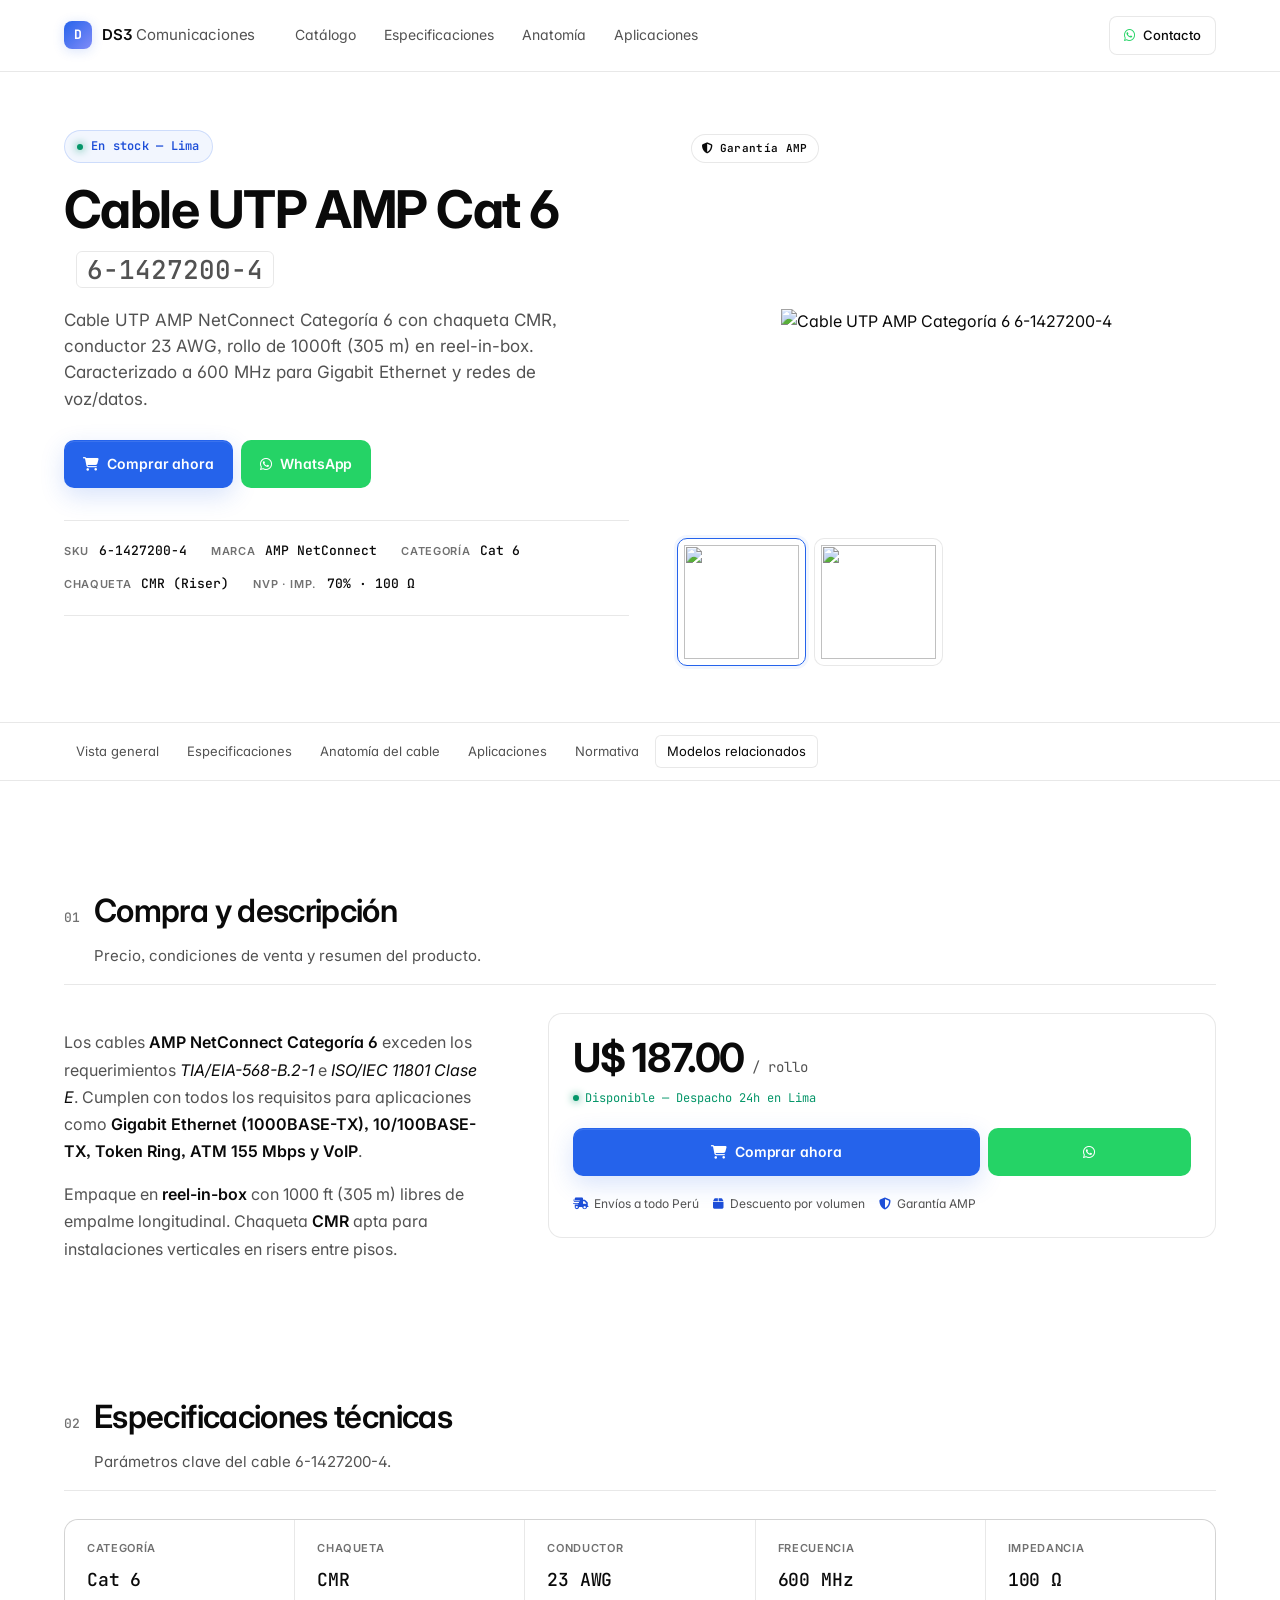
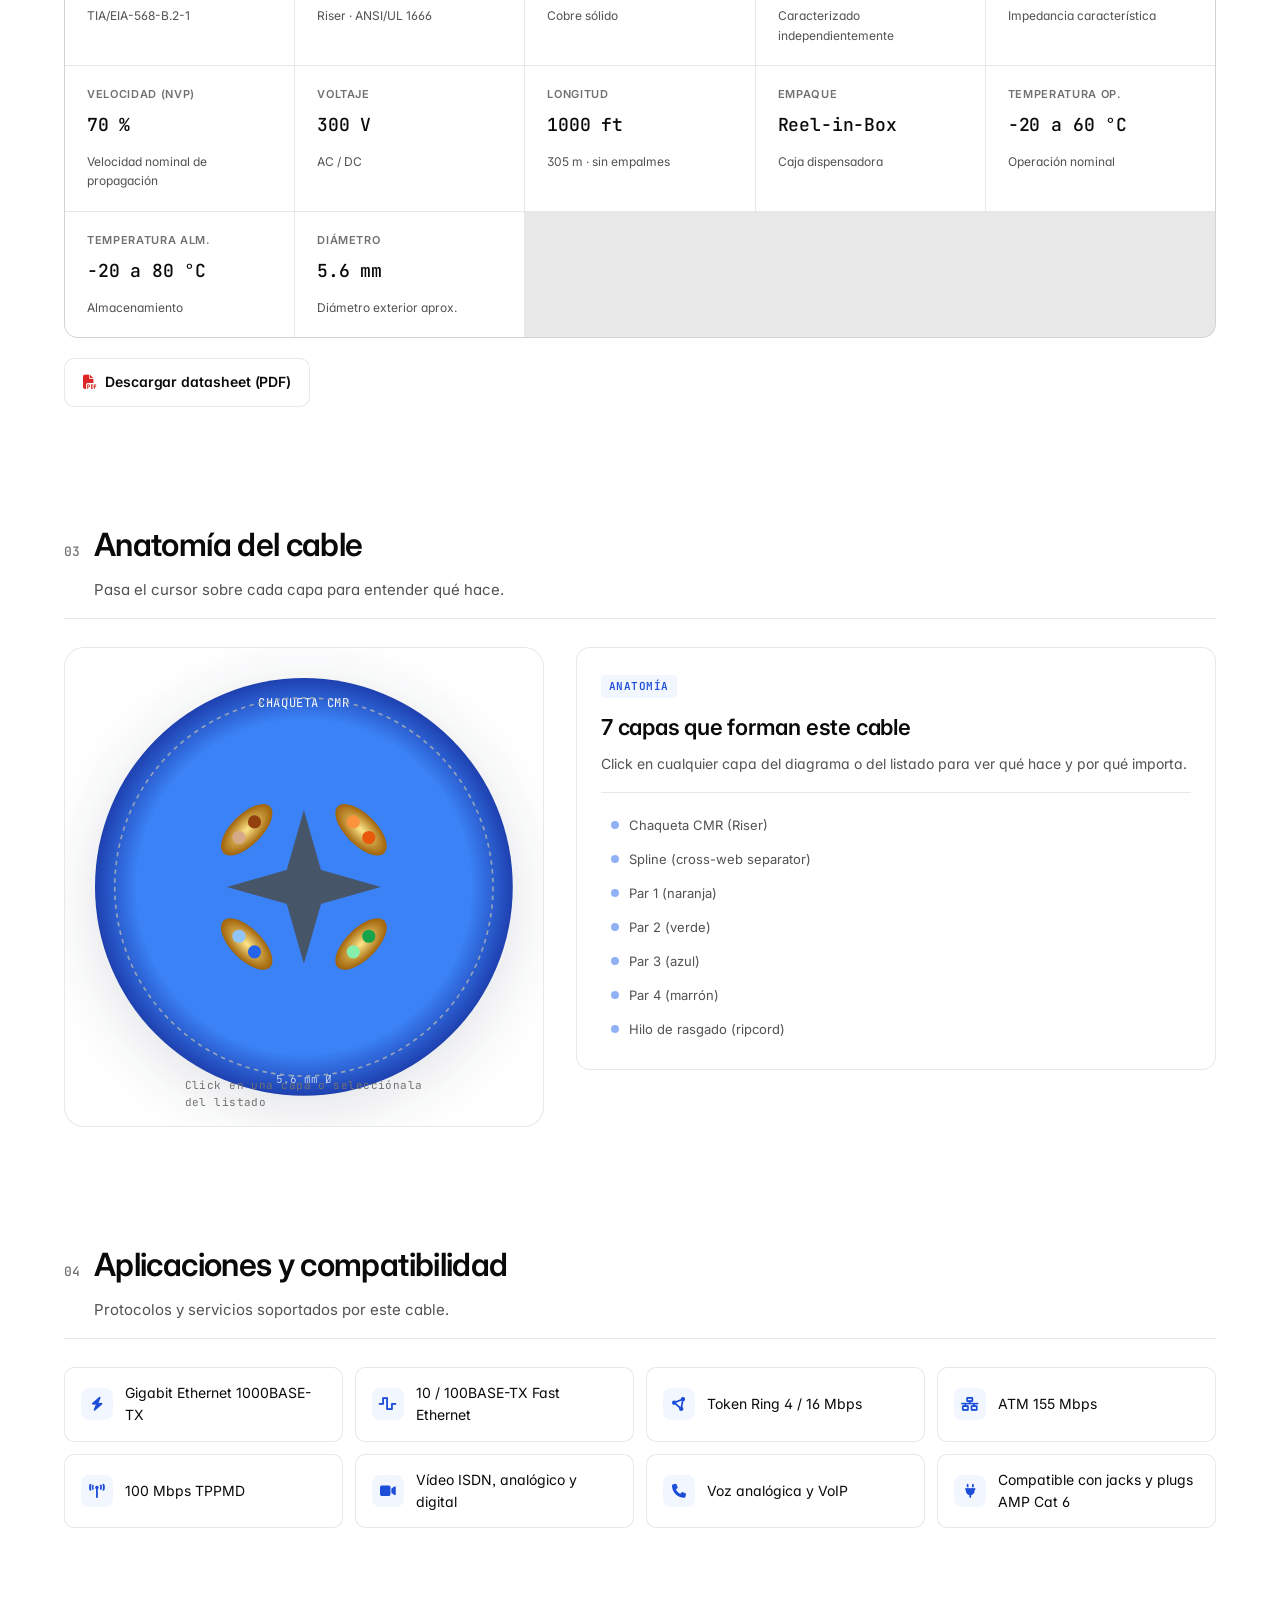
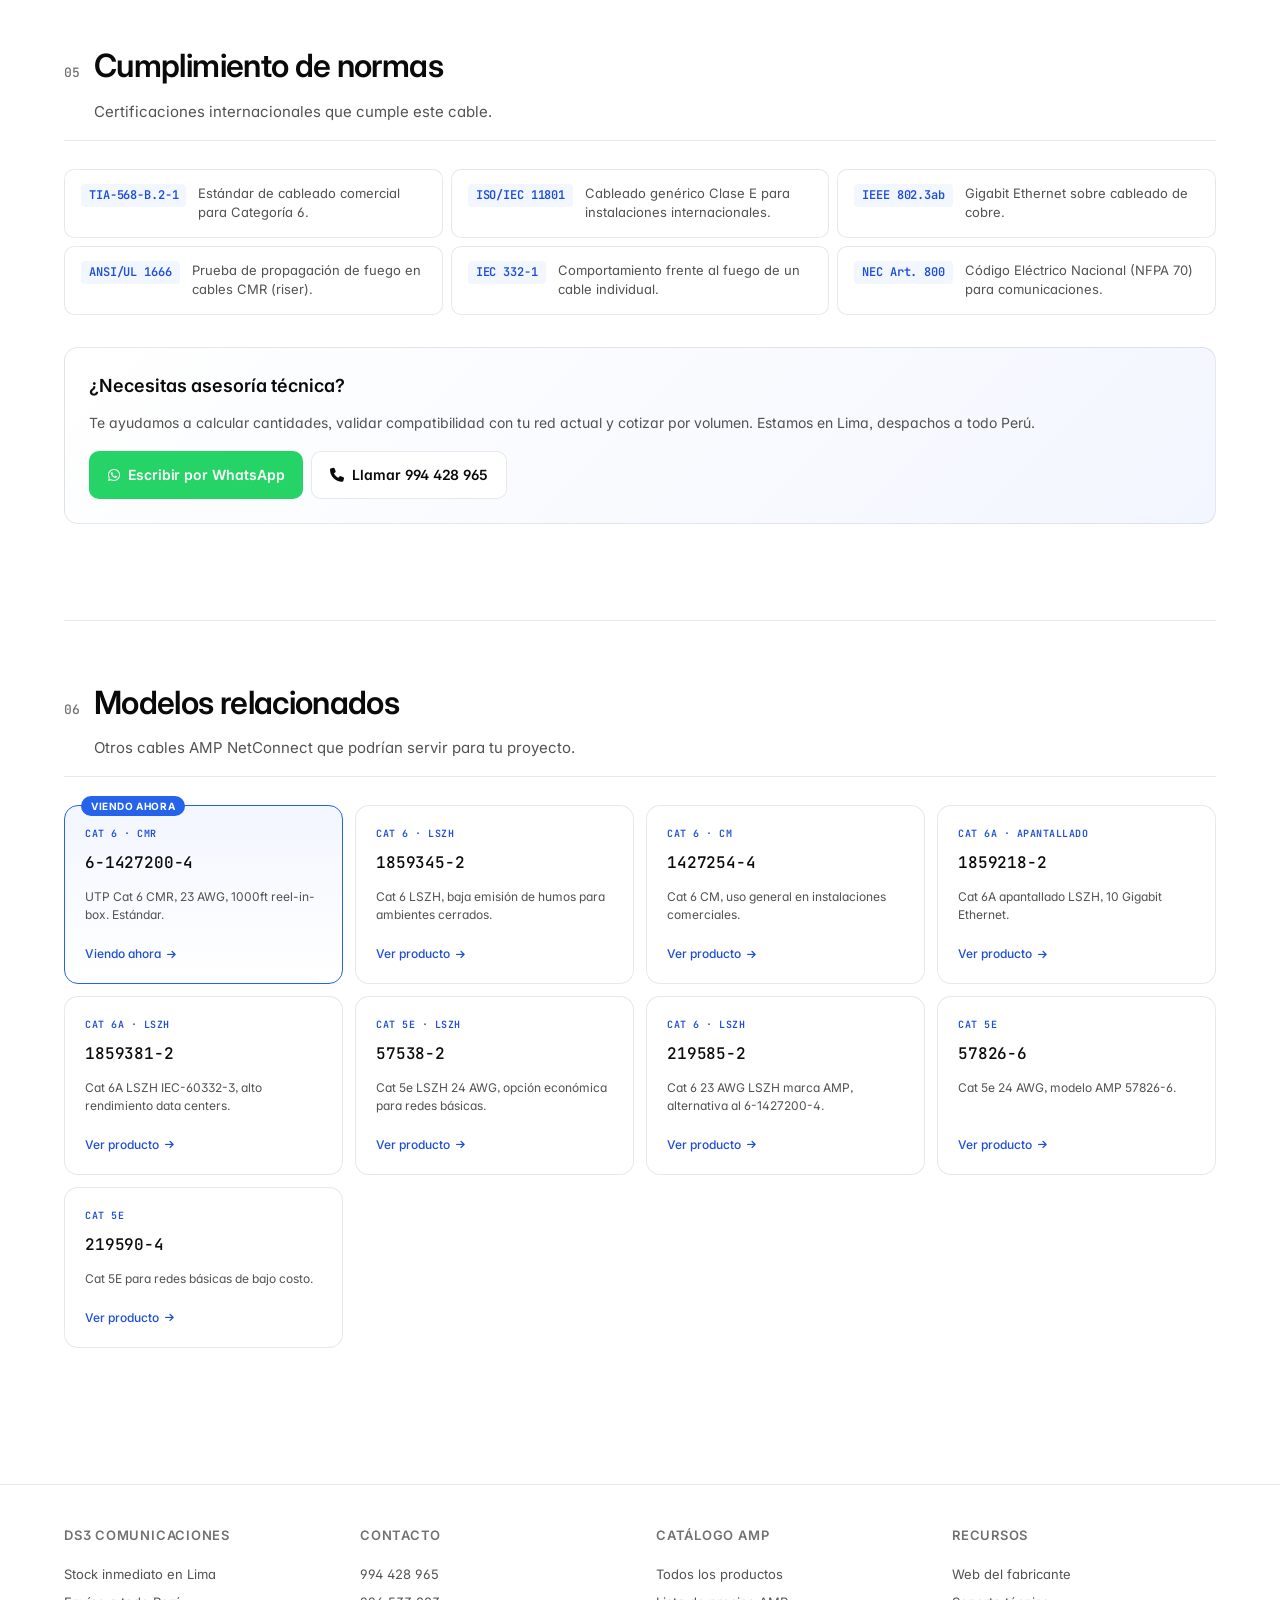
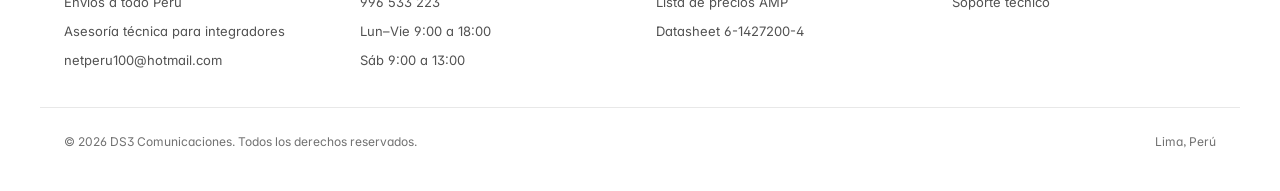
==== commit 17f7166f: "Cambio de colores" ====
--- a/6-1427200-4.html
+++ b/6-1427200-4.html
@@ -4,61 +4,49 @@
 <head>
   <meta charset="UTF-8" />
   <meta name="viewport" content="width=device-width, initial-scale=1.0" />
-  <meta name="theme-color" content="#049fd9" />
+  <meta name="theme-color" content="#0a0a0a" />
 
   <!-- Primary Meta Tags -->
   <title>
-    Cable UTP AMP Categoría 6 Chaqueta CMR 23AWG 6-1427200-4 | DS3 Comunicaciones
+    6-1427200-4 — Cable UTP AMP Cat 6 CMR 23 AWG | DS3 Comunicaciones
   </title>
   <meta name="title"
-    content="Cable UTP AMP Categoría 6 Chaqueta CMR 23AWG 6-1427200-4 - Rollos 1000ft" />
+    content="6-1427200-4 — Cable UTP AMP Cat 6 CMR 23 AWG rollo 1000ft" />
   <meta name="description"
-    content="Cable UTP AMP NetConnect Categoría 6 chaqueta CMR 23AWG, 6-1427200-4. Excede TIA/EIA-568-B.2-1 e ISO/IEC 11801 Clase E. 1000ft en reel-in-box. Ideal para Gigabit Ethernet, 10/100BASE-TX y VoIP. Envíos a todo Perú." />
+    content="Cable UTP AMP NetConnect Categoría 6, chaqueta CMR, conductor 23 AWG, 1000ft en reel-in-box. Excede TIA/EIA-568-B.2-1 e ISO/IEC 11801 Clase E. Stock inmediato en Lima, envíos a todo Perú." />
   <meta name="keywords"
-    content="cable utp cat 6, cable amp cat 6, 6-1427200-4, cable amp peru, cable utp amp, cable utp peru, cable red cat 6, amp netconnect, cable cmr, cable 23awg, cable 1000ft, ds3comunicaciones" />
+    content="cable utp cat 6, cable amp cat 6, 6-1427200-4, amp netconnect peru, cable cmr, cable 23awg, ds3 comunicaciones" />
   <meta name="author" content="DS3 Comunicaciones" />
   <meta name="robots" content="index, follow" />
 
-  <!-- Open Graph / Facebook -->
+  <!-- Open Graph -->
   <meta property="og:type" content="product" />
   <meta property="og:url" content="https://ds3peru.github.io/cisco/6-1427200-4.html" />
-  <meta property="og:title" content="Cable UTP AMP Categoría 6 - 6-1427200-4" />
+  <meta property="og:title" content="6-1427200-4 — Cable UTP AMP Cat 6 CMR 23 AWG" />
   <meta property="og:description"
-    content="Cable UTP AMP NetConnect Cat 6 chaqueta CMR 23AWG. Cumple TIA/EIA-568-B.2-1. Disponible en rollos de 1000ft. Envíos a todo Perú." />
+    content="Cable UTP AMP NetConnect Cat 6. Stock en Lima, chaqueta CMR, 1000ft reel-in-box." />
   <meta property="og:image"
     content="https://www.ds3comunicaciones.com/AMP/images/6-1427200-4-1.jpg" />
 
   <!-- Twitter -->
   <meta property="twitter:card" content="summary_large_image" />
-  <meta property="twitter:url" content="https://ds3peru.github.io/cisco/6-1427200-4.html" />
-  <meta property="twitter:title" content="Cable UTP AMP Categoría 6 - 6-1427200-4" />
+  <meta property="twitter:title" content="6-1427200-4 — Cable UTP AMP Cat 6" />
   <meta property="twitter:description"
-    content="Cable UTP AMP NetConnect Cat 6 chaqueta CMR 23AWG. Cumple TIA/EIA-568-B.2-1." />
+    content="AMP NetConnect Cat 6 CMR. Stock en Lima." />
   <meta property="twitter:image"
     content="https://www.ds3comunicaciones.com/AMP/images/6-1427200-4-1.jpg" />
 
-  <!-- Canonical -->
   <link rel="canonical" href="https://ds3peru.github.io/cisco/6-1427200-4.html" />
 
-  <!-- Favicon -->
   <link rel="icon" href="https://www.ds3comunicaciones.com/Logo1.jpg"
     type="image/jpeg" />
   <link rel="shortcut icon" href="https://www.ds3comunicaciones.com/Logo1.jpg"
     type="image/jpeg" />
 
-  <!-- Tailwind CDN -->
-  <script src="https://cdn.tailwindcss.com"></script>
-
-  <!-- FontAwesome -->
   <link rel="stylesheet"
     href="https://cdnjs.cloudflare.com/ajax/libs/font-awesome/6.5.1/css/all.min.css"
     referrerpolicy="no-referrer" />
-
-  <!-- CSS personalizado -->
   <link rel="stylesheet" href="./css/style.css" />
-
-  <!-- Navbar -->
-  <script src="./js/nav.js"></script>
 
   <!-- JSON-LD: Datos estructurados del producto -->
   <script type="application/ld+json">
@@ -73,10 +61,7 @@
       "description": "Cable UTP AMP NetConnect Categoría 6 con chaqueta CMR, conductor 23 AWG, 1000ft en reel-in-box. Supera los estándares TIA/EIA-568-B.2-1 e ISO/IEC 11801 Clase E.",
       "sku": "6-1427200-4",
       "mpn": "6-1427200-4",
-      "brand": {
-        "@type": "Brand",
-        "name": "AMP NetConnect"
-      },
+      "brand": { "@type": "Brand", "name": "AMP NetConnect" },
       "offers": {
         "@type": "Offer",
         "url": "https://ds3peru.github.io/cisco/6-1427200-4.html",
@@ -84,10 +69,7 @@
         "price": "187.00",
         "availability": "https://schema.org/InStock",
         "itemCondition": "https://schema.org/NewCondition",
-        "seller": {
-          "@type": "Organization",
-          "name": "DS3 Comunicaciones"
-        }
+        "seller": { "@type": "Organization", "name": "DS3 Comunicaciones" }
       },
       "additionalProperty": [
         { "@type": "PropertyValue", "name": "Categoría", "value": "Cat 6" },
@@ -100,1049 +82,851 @@
   </script>
 </head>
 
-<body class="bg-gray-50">
-  <!-- Skip link accesibilidad -->
+<body>
   <a href="#main-content" class="skip-link">Saltar al contenido</a>
 
-  <!-- SUBMENÚ DE CATEGORÍAS AMP -->
-  <nav class="bg-white border-b border-gray-200 shadow-sm" aria-label="Categorías AMP">
-    <div class="relative">
-      <div class="nav-container flex justify-evenly overflow-x-auto md:py-2 px-4 space-x-2 scrollbar-hide">
-        <a href="https://www.ds3comunicaciones.com/AMP/index.html#cablecat6"
-          class="nav-item flex items-center p-1.5 rounded-lg min-w-fit flex-shrink-0 space-x-1.5">
-          <div class="icon-container h-6 w-6 flex items-center justify-center">
-            <i class="fa-solid fa-network-wired text-[#049fd9]"></i>
-          </div>
-          <span class="text-xs font-medium text-gray-600 whitespace-nowrap">Cable UTP</span>
-        </a>
-        <a href="https://www.ds3comunicaciones.com/AMP/index.html"
-          class="nav-item flex items-center p-1.5 rounded-lg min-w-fit flex-shrink-0 space-x-1.5">
-          <div class="icon-container h-6 w-6 flex items-center justify-center">
-            <i class="fa-solid fa-plug text-[#049fd9]"></i>
-          </div>
-          <span class="text-xs font-medium text-gray-600 whitespace-nowrap">Conectores RJ45</span>
-        </a>
-        <a href="https://www.ds3comunicaciones.com/AMP/index.html"
-          class="nav-item flex items-center p-1.5 rounded-lg min-w-fit flex-shrink-0 space-x-1.5">
-          <div class="icon-container h-6 w-6 flex items-center justify-center">
-            <i class="fa-solid fa-ethernet text-[#049fd9]"></i>
-          </div>
-          <span class="text-xs font-medium text-gray-600 whitespace-nowrap">Jacks</span>
-        </a>
-        <a href="https://www.ds3comunicaciones.com/AMP/index.html"
-          class="nav-item flex items-center p-1.5 rounded-lg min-w-fit flex-shrink-0 space-x-1.5">
-          <div class="icon-container h-6 w-6 flex items-center justify-center">
-            <i class="fa-solid fa-link text-[#049fd9]"></i>
-          </div>
-          <span class="text-xs font-medium text-gray-600 whitespace-nowrap">Patch Cord</span>
-        </a>
-        <a href="https://www.ds3comunicaciones.com/AMP/index.html"
-          class="nav-item flex items-center p-1.5 rounded-lg min-w-fit flex-shrink-0 space-x-1.5">
-          <div class="icon-container h-6 w-6 flex items-center justify-center">
-            <i class="fa-solid fa-screwdriver-wrench text-[#049fd9]"></i>
-          </div>
-          <span class="text-xs font-medium text-gray-600 whitespace-nowrap">Herramientas</span>
-        </a>
-        <a href="https://www.ds3comunicaciones.com/AMP/precios_amp.html"
-          class="nav-item flex items-center p-1.5 rounded-lg min-w-fit flex-shrink-0 space-x-1.5">
-          <div class="icon-container h-6 w-6 flex items-center justify-center">
-            <i class="fa-solid fa-file-invoice-dollar text-[#049fd9]"></i>
-          </div>
-          <span class="text-xs font-medium text-gray-600 whitespace-nowrap">Lista de Precios</span>
-        </a>
+  <!-- ============ HEADER ============ -->
+  <header class="site-header">
+    <div class="site-header__inner">
+      <a href="./index.html" class="site-header__brand">
+        <span class="site-header__brand-mark">D</span>
+        <span>DS3 <span style="color: var(--text-muted); font-weight: 400;">Comunicaciones</span></span>
+      </a>
+      <nav class="site-header__nav" aria-label="Principal">
+        <a href="./index.html">Catálogo</a>
+        <a href="#specs">Especificaciones</a>
+        <a href="#diagram">Anatomía</a>
+        <a href="#applications">Aplicaciones</a>
+      </nav>
+      <a href="https://wa.me/994428965?text=Hola%20necesito%20informaci%C3%B3n%20sobre%20el%20cable%20AMP%206-1427200-4"
+        target="_blank" rel="noopener" class="site-header__cta">
+        <i class="fa-brands fa-whatsapp" style="color: #25d366;"></i>
+        Contacto
+      </a>
+    </div>
+  </header>
+
+  <main id="main-content">
+
+    <!-- ============ HERO ============ -->
+    <section class="product-hero">
+      <div class="container-pro">
+        <div class="product-hero__grid">
+
+          <div class="product-hero__text fade-up">
+            <span class="product-hero__eyebrow">
+              <span class="dot"></span>
+              En stock — Lima
+            </span>
+            <h1 class="product-hero__title">
+              Cable UTP AMP Cat 6
+              <span class="sku">6-1427200-4</span>
+            </h1>
+            <p class="product-hero__subtitle">
+              Cable UTP AMP NetConnect Categoría 6 con chaqueta CMR, conductor 23 AWG,
+              rollo de 1000ft (305 m) en reel-in-box. Caracterizado a 600 MHz para
+              Gigabit Ethernet y redes de voz/datos.
+            </p>
+
+            <div class="product-hero__ctas">
+              <a href="https://www.ds3comunicaciones.com/pedido.html"
+                class="btn-pro btn-pro--primary" target="_blank" rel="noopener">
+                <i class="fas fa-shopping-cart"></i> Comprar ahora
+              </a>
+              <a href="https://wa.me/994428965?text=Hola%2C%20necesito%20el%20cable%20AMP%206-1427200-4%20(Cat%206%20CMR)"
+                class="btn-pro btn-pro--whatsapp" target="_blank" rel="noopener"
+                aria-label="Consultar por WhatsApp con contexto del producto">
+                <i class="fa-brands fa-whatsapp"></i> WhatsApp
+              </a>
+            </div>
+
+            <div class="meta-strip">
+              <div class="meta-strip__item">
+                <span class="meta-strip__label">SKU</span>
+                <span class="meta-strip__value">6-1427200-4</span>
+              </div>
+              <div class="meta-strip__item">
+                <span class="meta-strip__label">Marca</span>
+                <span class="meta-strip__value">AMP NetConnect</span>
+              </div>
+              <div class="meta-strip__item">
+                <span class="meta-strip__label">Categoría</span>
+                <span class="meta-strip__value">Cat 6</span>
+              </div>
+              <div class="meta-strip__item">
+                <span class="meta-strip__label">Chaqueta</span>
+                <span class="meta-strip__value">CMR (Riser)</span>
+              </div>
+              <div class="meta-strip__item">
+                <span class="meta-strip__label">NVP &middot; Imp.</span>
+                <span class="meta-strip__value">70% &middot; 100 Ω</span>
+              </div>
+            </div>
+          </div>
+
+          <div class="product-hero__visual fade-up">
+            <div class="hero-image-stage">
+              <span class="hero-image-stage__badge">
+                <i class="fa-solid fa-shield-halved"></i> Garantía AMP
+              </span>
+              <img id="img_main"
+                src="https://www.ds3comunicaciones.com/AMP/images/6-1427200-4-1.jpg"
+                alt="Cable UTP AMP Categoría 6 6-1427200-4" />
+            </div>
+            <div class="hero-thumbs" id="gallery-thumbs">
+              <button class="hero-thumb is-active" type="button" data-src="https://www.ds3comunicaciones.com/AMP/images/6-1427200-4-1.jpg" aria-label="Vista principal del rollo">
+                <img src="https://www.ds3comunicaciones.com/AMP/images/6-1427200-4-1.jpg" alt="" />
+              </button>
+              <button class="hero-thumb" type="button" data-src="https://www.ds3comunicaciones.com/AMP/images/Caja.jpg" aria-label="Empaque reel-in-box">
+                <img src="https://www.ds3comunicaciones.com/AMP/images/Caja.jpg" alt="" />
+              </button>
+            </div>
+          </div>
+
+        </div>
+      </div>
+    </section>
+
+    <!-- ============ NAV INTERNA ============ -->
+    <nav class="section-nav" aria-label="Secciones de la ficha">
+      <div class="container-pro">
+        <div class="section-nav__inner">
+          <a href="#overview">Vista general</a>
+          <a href="#specs">Especificaciones</a>
+          <a href="#diagram">Anatomía del cable</a>
+          <a href="#applications">Aplicaciones</a>
+          <a href="#compliance">Normativa</a>
+          <a href="#related">Modelos relacionados</a>
+        </div>
+      </div>
+    </nav>
+
+    <div class="container-pro">
+
+      <!-- ============ 01 OVERVIEW + BUY ============ -->
+      <section id="overview" class="section fade-up">
+        <div class="section__head">
+          <span class="section__num">01</span>
+          <div>
+            <h2 class="section__title">Compra y descripción</h2>
+            <p class="section__lead">Precio, condiciones de venta y resumen del producto.</p>
+          </div>
+        </div>
+
+        <div class="product-layout">
+
+          <div>
+            <div class="prose">
+              <p>
+                Los cables <strong>AMP NetConnect Categoría 6</strong> exceden los
+                requerimientos <em>TIA/EIA-568-B.2-1</em> e <em>ISO/IEC 11801 Clase E</em>.
+                Cumplen con todos los requisitos para aplicaciones como
+                <strong>Gigabit Ethernet (1000BASE-TX), 10/100BASE-TX, Token Ring, ATM 155 Mbps y VoIP</strong>.
+              </p>
+              <p>
+                Empaque en <strong>reel-in-box</strong> con 1000&nbsp;ft (305&nbsp;m)
+                libres de empalme longitudinal. Chaqueta <strong>CMR</strong> apta
+                para instalaciones verticales en risers entre pisos.
+              </p>
+            </div>
+          </div>
+
+          <div>
+            <div class="buy-block">
+              <div class="buy-block__price">
+                <span class="buy-block__price-main">U$ 187.00</span>
+                <span class="buy-block__price-unit">/ rollo</span>
+              </div>
+              <div class="buy-block__stock">
+                <span class="buy-block__stock-dot"></span>
+                Disponible — Despacho 24h en Lima
+              </div>
+
+              <div class="buy-actions">
+                <a href="https://www.ds3comunicaciones.com/pedido.html"
+                  class="btn-pro btn-pro--primary" target="_blank" rel="noopener">
+                  <i class="fas fa-shopping-cart"></i> Comprar ahora
+                </a>
+                <a href="https://wa.me/994428965?text=Hola%2C%20necesito%20el%20cable%20AMP%206-1427200-4%20(Cat%206%20CMR)"
+                  class="btn-pro btn-pro--whatsapp" target="_blank" rel="noopener"
+                  aria-label="Consultar por WhatsApp con contexto del producto">
+                  <i class="fa-brands fa-whatsapp"></i>
+                </a>
+              </div>
+
+              <div class="buy-meta">
+                <span><i class="fa-solid fa-truck-fast" style="color: var(--accent-hover);"></i> Envíos a todo Perú</span>
+                <span><i class="fa-solid fa-box" style="color: var(--accent-hover);"></i> Descuento por volumen</span>
+                <span><i class="fa-solid fa-shield-halved" style="color: var(--accent-hover);"></i> Garantía AMP</span>
+              </div>
+            </div>
+          </div>
+        </div>
+      </section>
+
+      <!-- ============ 02 SPECS ============ -->
+      <section id="specs" class="section fade-up">
+        <div class="section__head">
+          <span class="section__num">02</span>
+          <div>
+            <h2 class="section__title">Especificaciones técnicas</h2>
+            <p class="section__lead">Parámetros clave del cable 6-1427200-4.</p>
+          </div>
+        </div>
+
+        <div class="spec-grid">
+          <div class="spec-card">
+            <span class="spec-card__label">Categoría</span>
+            <span class="spec-card__value">Cat 6</span>
+            <span class="spec-card__sub">TIA/EIA-568-B.2-1</span>
+          </div>
+          <div class="spec-card">
+            <span class="spec-card__label">Chaqueta</span>
+            <span class="spec-card__value">CMR</span>
+            <span class="spec-card__sub">Riser &middot; ANSI/UL 1666</span>
+          </div>
+          <div class="spec-card">
+            <span class="spec-card__label">Conductor</span>
+            <span class="spec-card__value">23 AWG</span>
+            <span class="spec-card__sub">Cobre sólido</span>
+          </div>
+          <div class="spec-card">
+            <span class="spec-card__label">Frecuencia</span>
+            <span class="spec-card__value">600 MHz</span>
+            <span class="spec-card__sub">Caracterizado independientemente</span>
+          </div>
+          <div class="spec-card">
+            <span class="spec-card__label">Impedancia</span>
+            <span class="spec-card__value">100 Ω</span>
+            <span class="spec-card__sub">Impedancia característica</span>
+          </div>
+          <div class="spec-card">
+            <span class="spec-card__label">Velocidad (NVP)</span>
+            <span class="spec-card__value">70 %</span>
+            <span class="spec-card__sub">Velocidad nominal de propagación</span>
+          </div>
+          <div class="spec-card">
+            <span class="spec-card__label">Voltaje</span>
+            <span class="spec-card__value">300 V</span>
+            <span class="spec-card__sub">AC / DC</span>
+          </div>
+          <div class="spec-card">
+            <span class="spec-card__label">Longitud</span>
+            <span class="spec-card__value">1000 ft</span>
+            <span class="spec-card__sub">305 m &middot; sin empalmes</span>
+          </div>
+          <div class="spec-card">
+            <span class="spec-card__label">Empaque</span>
+            <span class="spec-card__value">Reel-in-Box</span>
+            <span class="spec-card__sub">Caja dispensadora</span>
+          </div>
+          <div class="spec-card">
+            <span class="spec-card__label">Temperatura op.</span>
+            <span class="spec-card__value">-20 a 60 °C</span>
+            <span class="spec-card__sub">Operación nominal</span>
+          </div>
+          <div class="spec-card">
+            <span class="spec-card__label">Temperatura alm.</span>
+            <span class="spec-card__value">-20 a 80 °C</span>
+            <span class="spec-card__sub">Almacenamiento</span>
+          </div>
+          <div class="spec-card">
+            <span class="spec-card__label">Diámetro</span>
+            <span class="spec-card__value">5.6 mm</span>
+            <span class="spec-card__sub">Diámetro exterior aprox.</span>
+          </div>
+        </div>
+
+        <div style="margin-top: 20px;">
+          <a href="https://www.ds3comunicaciones.com/AMP/files/6-1427200-4-DS.pdf"
+            class="btn-pro btn-pro--ghost" target="_blank" rel="noopener">
+            <i class="fas fa-file-pdf" style="color: var(--danger);"></i>
+            Descargar datasheet (PDF)
+          </a>
+        </div>
+      </section>
+
+      <!-- ============ 03 DIAGRAMA INTERACTIVO ============ -->
+      <section id="diagram" class="section fade-up">
+        <div class="section__head">
+          <span class="section__num">03</span>
+          <div>
+            <h2 class="section__title">Anatomía del cable</h2>
+            <p class="section__lead">
+              Pasa el cursor sobre cada capa para entender qué hace.
+            </p>
+          </div>
+        </div>
+
+        <div class="xs-section">
+          <div class="xs-stage">
+            <svg viewBox="0 0 400 400" xmlns="http://www.w3.org/2000/svg" role="img" aria-labelledby="xs-title">
+              <title id="xs-title">Corte transversal del cable UTP AMP Cat 6 6-1427200-4</title>
+
+              <defs>
+                <radialGradient id="grad-jacket" cx="50%" cy="50%" r="50%">
+                  <stop offset="80%" stop-color="#3b82f6" />
+                  <stop offset="100%" stop-color="#1e40af" />
+                </radialGradient>
+                <radialGradient id="grad-pair" cx="50%" cy="50%" r="50%">
+                  <stop offset="0%" stop-color="#fde68a" />
+                  <stop offset="100%" stop-color="#a16207" />
+                </radialGradient>
+              </defs>
+
+              <!-- Chaqueta exterior (CMR) -->
+              <g class="xs-hotspot" data-x="jacket" role="button" tabindex="0" aria-label="Chaqueta exterior CMR">
+                <circle cx="200" cy="200" r="190" class="xs-hotspot-fill"
+                  fill="url(#grad-jacket)" />
+                <circle cx="200" cy="200" r="190" class="xs-hotspot-outline" />
+                <text x="200" y="36" text-anchor="middle" fill="white"
+                  font-family="JetBrains Mono, monospace" font-size="11"
+                  letter-spacing="0.05em" pointer-events="none">CHAQUETA CMR</text>
+                <text x="200" y="378" text-anchor="middle" fill="rgba(255,255,255,0.7)"
+                  font-family="JetBrains Mono, monospace" font-size="10" pointer-events="none">5.6 mm Ø</text>
+              </g>
+
+              <!-- Separador central (spline) -->
+              <g class="xs-hotspot" data-x="spline" role="button" tabindex="0" aria-label="Separador central">
+                <path d="M 200 130 L 220 200 L 200 270 L 180 200 Z"
+                  fill="#475569" class="xs-hotspot-fill" />
+                <path d="M 130 200 L 200 180 L 270 200 L 200 220 Z"
+                  fill="#475569" class="xs-hotspot-fill" />
+                <path d="M 200 130 L 220 200 L 200 270 L 180 200 Z M 130 200 L 200 180 L 270 200 L 200 220 Z"
+                  class="xs-hotspot-outline" />
+              </g>
+
+              <!-- Par 1: esquina superior derecha (naranja) -->
+              <g class="xs-hotspot" data-x="pair1" role="button" tabindex="0" aria-label="Par 1">
+                <g transform="translate(252 148) rotate(45)">
+                  <ellipse cx="0" cy="0" rx="30" ry="14" fill="url(#grad-pair)" class="xs-hotspot-fill" />
+                  <circle cx="-10" cy="0" r="6" fill="#fb923c" pointer-events="none" />
+                  <circle cx="10" cy="0" r="6" fill="#ea580c" pointer-events="none" />
+                  <ellipse cx="0" cy="0" rx="30" ry="14" class="xs-hotspot-outline" />
+                </g>
+              </g>
+
+              <!-- Par 2: esquina inferior derecha (verde) -->
+              <g class="xs-hotspot" data-x="pair2" role="button" tabindex="0" aria-label="Par 2">
+                <g transform="translate(252 252) rotate(-45)">
+                  <ellipse cx="0" cy="0" rx="30" ry="14" fill="url(#grad-pair)" class="xs-hotspot-fill" />
+                  <circle cx="-10" cy="0" r="6" fill="#86efac" pointer-events="none" />
+                  <circle cx="10" cy="0" r="6" fill="#16a34a" pointer-events="none" />
+                  <ellipse cx="0" cy="0" rx="30" ry="14" class="xs-hotspot-outline" />
+                </g>
+              </g>
+
+              <!-- Par 3: esquina inferior izquierda (azul) -->
+              <g class="xs-hotspot" data-x="pair3" role="button" tabindex="0" aria-label="Par 3">
+                <g transform="translate(148 252) rotate(45)">
+                  <ellipse cx="0" cy="0" rx="30" ry="14" fill="url(#grad-pair)" class="xs-hotspot-fill" />
+                  <circle cx="-10" cy="0" r="6" fill="#93c5fd" pointer-events="none" />
+                  <circle cx="10" cy="0" r="6" fill="#2563eb" pointer-events="none" />
+                  <ellipse cx="0" cy="0" rx="30" ry="14" class="xs-hotspot-outline" />
+                </g>
+              </g>
+
+              <!-- Par 4: esquina superior izquierda (marrón) -->
+              <g class="xs-hotspot" data-x="pair4" role="button" tabindex="0" aria-label="Par 4">
+                <g transform="translate(148 148) rotate(-45)">
+                  <ellipse cx="0" cy="0" rx="30" ry="14" fill="url(#grad-pair)" class="xs-hotspot-fill" />
+                  <circle cx="-10" cy="0" r="6" fill="#d6a988" pointer-events="none" />
+                  <circle cx="10" cy="0" r="6" fill="#92400e" pointer-events="none" />
+                  <ellipse cx="0" cy="0" rx="30" ry="14" class="xs-hotspot-outline" />
+                </g>
+              </g>
+
+              <!-- Ripcord (bajo la chaqueta, indicador) -->
+              <g class="xs-hotspot" data-x="ripcord" role="button" tabindex="0" aria-label="Hilo de rasgado">
+                <circle cx="200" cy="200" r="172" fill="none"
+                  stroke="#94a3b8" stroke-width="1.5" stroke-dasharray="4 4" class="xs-hotspot-fill" />
+                <circle cx="200" cy="200" r="172" class="xs-hotspot-outline" />
+              </g>
+            </svg>
+            <div class="xs-stage__hint">Click en una capa o selecciónala del listado</div>
+          </div>
+
+          <div class="xs-info xs-info--default" id="xs-info" data-mode="default">
+            <!-- Default state: intro + lista -->
+            <div data-state="default">
+              <span class="xs-info__label">ANATOMÍA</span>
+              <h3 class="xs-info__title">7 capas que forman este cable</h3>
+              <p class="xs-info__desc">
+                Click en cualquier capa del diagrama o del listado para ver qué hace y por qué importa.
+              </p>
+              <div class="xs-layer-list" id="xs-layer-list">
+                <!-- generado por JS -->
+              </div>
+            </div>
+
+            <!-- Detail state -->
+            <div data-state="detail" hidden>
+              <span class="xs-info__label" id="xs-label">CAPA</span>
+              <h3 class="xs-info__title" id="xs-title-text">Capa</h3>
+              <p class="xs-info__desc" id="xs-desc">Descripción</p>
+              <dl class="xs-info__meta" id="xs-meta"></dl>
+              <button type="button" class="xs-info__back" id="xs-back">
+                <i class="fa-solid fa-arrow-left" style="font-size: 10px;"></i> Volver al overview
+              </button>
+            </div>
+          </div>
+        </div>
+      </section>
+
+      <!-- ============ 04 APPLICATIONS ============ -->
+      <section id="applications" class="section fade-up">
+        <div class="section__head">
+          <span class="section__num">04</span>
+          <div>
+            <h2 class="section__title">Aplicaciones y compatibilidad</h2>
+            <p class="section__lead">Protocolos y servicios soportados por este cable.</p>
+          </div>
+        </div>
+
+        <div class="app-grid">
+          <div class="app-card">
+            <span class="app-card__icon"><i class="fa-solid fa-bolt"></i></span>
+            <span class="app-card__text">Gigabit Ethernet 1000BASE-TX</span>
+          </div>
+          <div class="app-card">
+            <span class="app-card__icon"><i class="fa-solid fa-wave-square"></i></span>
+            <span class="app-card__text">10 / 100BASE-TX Fast Ethernet</span>
+          </div>
+          <div class="app-card">
+            <span class="app-card__icon"><i class="fa-solid fa-circle-nodes"></i></span>
+            <span class="app-card__text">Token Ring 4 / 16 Mbps</span>
+          </div>
+          <div class="app-card">
+            <span class="app-card__icon"><i class="fa-solid fa-network-wired"></i></span>
+            <span class="app-card__text">ATM 155 Mbps</span>
+          </div>
+          <div class="app-card">
+            <span class="app-card__icon"><i class="fa-solid fa-tower-broadcast"></i></span>
+            <span class="app-card__text">100 Mbps TPPMD</span>
+          </div>
+          <div class="app-card">
+            <span class="app-card__icon"><i class="fa-solid fa-video"></i></span>
+            <span class="app-card__text">Vídeo ISDN, analógico y digital</span>
+          </div>
+          <div class="app-card">
+            <span class="app-card__icon"><i class="fa-solid fa-phone"></i></span>
+            <span class="app-card__text">Voz analógica y VoIP</span>
+          </div>
+          <div class="app-card">
+            <span class="app-card__icon"><i class="fa-solid fa-plug"></i></span>
+            <span class="app-card__text">Compatible con jacks y plugs AMP Cat 6</span>
+          </div>
+        </div>
+      </section>
+
+      <!-- ============ 05 COMPLIANCE ============ -->
+      <section id="compliance" class="section fade-up">
+        <div class="section__head">
+          <span class="section__num">05</span>
+          <div>
+            <h2 class="section__title">Cumplimiento de normas</h2>
+            <p class="section__lead">Certificaciones internacionales que cumple este cable.</p>
+          </div>
+        </div>
+
+        <div class="norm-list">
+          <div class="norm-item">
+            <span class="norm-item__code">TIA-568-B.2-1</span>
+            <span class="norm-item__desc">Estándar de cableado comercial para Categoría 6.</span>
+          </div>
+          <div class="norm-item">
+            <span class="norm-item__code">ISO/IEC 11801</span>
+            <span class="norm-item__desc">Cableado genérico Clase E para instalaciones internacionales.</span>
+          </div>
+          <div class="norm-item">
+            <span class="norm-item__code">IEEE 802.3ab</span>
+            <span class="norm-item__desc">Gigabit Ethernet sobre cableado de cobre.</span>
+          </div>
+          <div class="norm-item">
+            <span class="norm-item__code">ANSI/UL 1666</span>
+            <span class="norm-item__desc">Prueba de propagación de fuego en cables CMR (riser).</span>
+          </div>
+          <div class="norm-item">
+            <span class="norm-item__code">IEC 332-1</span>
+            <span class="norm-item__desc">Comportamiento frente al fuego de un cable individual.</span>
+          </div>
+          <div class="norm-item">
+            <span class="norm-item__code">NEC Art. 800</span>
+            <span class="norm-item__desc">Código Eléctrico Nacional (NFPA 70) para comunicaciones.</span>
+          </div>
+        </div>
+
+        <div class="cta-card" style="margin-top: 32px;">
+          <h3 class="cta-card__title">¿Necesitas asesoría técnica?</h3>
+          <p class="cta-card__desc">
+            Te ayudamos a calcular cantidades, validar compatibilidad con tu red actual
+            y cotizar por volumen. Estamos en Lima, despachos a todo Perú.
+          </p>
+          <div class="cta-card__actions">
+            <a href="https://wa.me/994428965?text=Necesito%20asesor%C3%ADa%20t%C3%A9cnica%20para%20el%20cable%20AMP%206-1427200-4"
+              class="btn-pro btn-pro--whatsapp" target="_blank" rel="noopener">
+              <i class="fa-brands fa-whatsapp"></i> Escribir por WhatsApp
+            </a>
+            <a href="tel:+51999428965" class="btn-pro btn-pro--ghost">
+              <i class="fas fa-phone"></i> Llamar 994 428 965
+            </a>
+          </div>
+        </div>
+      </section>
+
+      <!-- ============ 06 RELATED ============ -->
+      <section id="related" class="section related-section">
+        <div class="section__head">
+          <span class="section__num">06</span>
+          <div>
+            <h2 class="section__title">Modelos relacionados</h2>
+            <p class="section__lead">
+              Otros cables AMP NetConnect que podrían servir para tu proyecto.
+            </p>
+          </div>
+        </div>
+
+        <div class="related-grid">
+          <a class="related-card is-current" aria-current="page">
+            <span class="related-card__cat">Cat 6 &middot; CMR</span>
+            <span class="related-card__sku">6-1427200-4</span>
+            <span class="related-card__desc">UTP Cat 6 CMR, 23 AWG, 1000ft reel-in-box. Estándar.</span>
+            <span class="related-card__cta">Viendo ahora <i class="fa-solid fa-arrow-right" style="font-size: 10px;"></i></span>
+          </a>
+          <a href="https://www.ds3comunicaciones.com/AMP/1859345-2.html" target="_blank" rel="noopener" class="related-card">
+            <span class="related-card__cat">Cat 6 &middot; LSZH</span>
+            <span class="related-card__sku">1859345-2</span>
+            <span class="related-card__desc">Cat 6 LSZH, baja emisión de humos para ambientes cerrados.</span>
+            <span class="related-card__cta">Ver producto <i class="fa-solid fa-arrow-right" style="font-size: 10px;"></i></span>
+          </a>
+          <a href="https://www.ds3comunicaciones.com/AMP/1427254-4.html" target="_blank" rel="noopener" class="related-card">
+            <span class="related-card__cat">Cat 6 &middot; CM</span>
+            <span class="related-card__sku">1427254-4</span>
+            <span class="related-card__desc">Cat 6 CM, uso general en instalaciones comerciales.</span>
+            <span class="related-card__cta">Ver producto <i class="fa-solid fa-arrow-right" style="font-size: 10px;"></i></span>
+          </a>
+          <a href="https://www.ds3comunicaciones.com/AMP/1859218-2.html" target="_blank" rel="noopener" class="related-card">
+            <span class="related-card__cat">Cat 6A &middot; Apantallado</span>
+            <span class="related-card__sku">1859218-2</span>
+            <span class="related-card__desc">Cat 6A apantallado LSZH, 10 Gigabit Ethernet.</span>
+            <span class="related-card__cta">Ver producto <i class="fa-solid fa-arrow-right" style="font-size: 10px;"></i></span>
+          </a>
+          <a href="https://www.ds3comunicaciones.com/AMP/1859381-2.html" target="_blank" rel="noopener" class="related-card">
+            <span class="related-card__cat">Cat 6A &middot; LSZH</span>
+            <span class="related-card__sku">1859381-2</span>
+            <span class="related-card__desc">Cat 6A LSZH IEC-60332-3, alto rendimiento data centers.</span>
+            <span class="related-card__cta">Ver producto <i class="fa-solid fa-arrow-right" style="font-size: 10px;"></i></span>
+          </a>
+          <a href="https://www.ds3comunicaciones.com/AMP/57538-2.html" target="_blank" rel="noopener" class="related-card">
+            <span class="related-card__cat">Cat 5e &middot; LSZH</span>
+            <span class="related-card__sku">57538-2</span>
+            <span class="related-card__desc">Cat 5e LSZH 24 AWG, opción económica para redes básicas.</span>
+            <span class="related-card__cta">Ver producto <i class="fa-solid fa-arrow-right" style="font-size: 10px;"></i></span>
+          </a>
+          <a href="https://www.ds3comunicaciones.com/AMP/219585-2.html" target="_blank" rel="noopener" class="related-card">
+            <span class="related-card__cat">Cat 6 &middot; LSZH</span>
+            <span class="related-card__sku">219585-2</span>
+            <span class="related-card__desc">Cat 6 23 AWG LSZH marca AMP, alternativa al 6-1427200-4.</span>
+            <span class="related-card__cta">Ver producto <i class="fa-solid fa-arrow-right" style="font-size: 10px;"></i></span>
+          </a>
+          <a href="https://www.ds3comunicaciones.com/AMP/57826-6.html" target="_blank" rel="noopener" class="related-card">
+            <span class="related-card__cat">Cat 5e</span>
+            <span class="related-card__sku">57826-6</span>
+            <span class="related-card__desc">Cat 5e 24 AWG, modelo AMP 57826-6.</span>
+            <span class="related-card__cta">Ver producto <i class="fa-solid fa-arrow-right" style="font-size: 10px;"></i></span>
+          </a>
+          <a href="https://www.ds3comunicaciones.com/AMP/219590-4.html" target="_blank" rel="noopener" class="related-card">
+            <span class="related-card__cat">Cat 5e</span>
+            <span class="related-card__sku">219590-4</span>
+            <span class="related-card__desc">Cat 5E para redes básicas de bajo costo.</span>
+            <span class="related-card__cta">Ver producto <i class="fa-solid fa-arrow-right" style="font-size: 10px;"></i></span>
+          </a>
+        </div>
+      </section>
+
+    </div><!-- /container-pro -->
+  </main>
+
+  <!-- ============ FOOTER ============ -->
+  <footer class="site-footer">
+    <div class="container-pro">
+      <div class="site-footer__grid">
+        <div class="site-footer__col">
+          <h4>DS3 Comunicaciones</h4>
+          <ul>
+            <li>Stock inmediato en Lima</li>
+            <li>Envíos a todo Perú</li>
+            <li>Asesoría técnica para integradores</li>
+            <li>netperu100@hotmail.com</li>
+          </ul>
+        </div>
+        <div class="site-footer__col">
+          <h4>Contacto</h4>
+          <ul>
+            <li><a href="tel:+51994428965">994 428 965</a></li>
+            <li><a href="tel:+51996533223">996 533 223</a></li>
+            <li>Lun–Vie 9:00 a 18:00</li>
+            <li>Sáb 9:00 a 13:00</li>
+          </ul>
+        </div>
+        <div class="site-footer__col">
+          <h4>Catálogo AMP</h4>
+          <ul>
+            <li><a href="https://www.ds3comunicaciones.com/AMP/index.html">Todos los productos</a></li>
+            <li><a href="https://www.ds3comunicaciones.com/AMP/precios_amp.html">Lista de precios AMP</a></li>
+            <li><a href="https://www.ds3comunicaciones.com/AMP/files/6-1427200-4-DS.pdf">Datasheet 6-1427200-4</a></li>
+          </ul>
+        </div>
+        <div class="site-footer__col">
+          <h4>Recursos</h4>
+          <ul>
+            <li><a href="https://www.te.com/usa-en/product/6-1427200-4.html" target="_blank" rel="noopener">Web del fabricante</a></li>
+            <li><a href="https://www.ds3comunicaciones.com/soporte.html" target="_blank" rel="noopener">Soporte técnico</a></li>
+          </ul>
+        </div>
       </div>
     </div>
-  </nav>
-
-  <!-- CONTENIDO PRINCIPAL -->
-  <main id="main-content">
-    <!-- Breadcrumb -->
-    <div
-      class="breadcrumb bg-white border-b px-3 py-2 text-xs md:text-sm text-slate-600 flex flex-nowrap items-center gap-1 overflow-x-auto scrollbar-hide whitespace-nowrap">
-      <a href="https://www.ds3comunicaciones.com/index.html"
-        class="flex-shrink-0 hover:text-[#049fd9]" aria-label="Inicio">
-        <i class="fa-solid fa-house text-[0.9em]"></i>
-      </a>
-      <span class="text-gray-400 flex-shrink-0"><i class="fa-solid fa-angle-right text-[0.8em]"></i></span>
-      <a href="https://www.ds3comunicaciones.com/AMP/index.html"
-        class="flex-shrink-0 hover:underline hover:text-[#049fd9]">AMP</a>
-      <span class="text-gray-400 flex-shrink-0"><i class="fa-solid fa-angle-right text-[0.8em]"></i></span>
-      <a href="https://www.ds3comunicaciones.com/AMP/index.html#cablecat6"
-        class="flex-shrink-0 hover:underline hover:text-[#049fd9]">Cable de red Cat 6</a>
-      <span class="text-gray-400 flex-shrink-0"><i class="fa-solid fa-angle-right text-[0.8em]"></i></span>
-      <span class="text-slate-800 font-medium flex-shrink-0">6-1427200-4</span>
-    </div>
-
-    <!-- Layout 3 columnas -->
-    <div class="mx-auto max-w-[1400px] px-2 md:px-4">
-      <div class="flex flex-col lg:flex-row lg:justify-evenly lg:items-start gap-4 py-4">
-
-        <!-- SIDEBAR MARCAS (oculto en móvil/tablet) -->
-        <aside
-          class="hidden lg:block bg-white p-3 rounded-lg shadow-md w-full md:w-48 lg:w-56 self-start sticky top-4 max-h-[calc(100vh-2rem)] overflow-y-auto thin-scrollbar border border-gray-100"
-          aria-label="Nuestras marcas">
-          <h2 class="text-base font-bold text-gray-800 mb-3 pb-2 border-b">Nuestras Marcas</h2>
-          <div class="grid grid-cols-2 sm:grid-cols-3 md:grid-cols-1 gap-2">
-            <!-- Alfa -->
-            <a href="https://www.ds3comunicaciones.com/alfa/index.html"
-              class="flex items-center justify-center rounded-md hover:bg-gray-100 transition-all hover:-translate-y-0.5 p-1">
-              <img src="http://www.ds3comunicaciones.com/belden/images/ALFA_logo1.gif" alt="Alfa"
-                class="max-w-[100px] max-h-8 w-auto h-auto object-contain" loading="lazy" /></a>
-            <!-- Airlive -->
-            <a href="https://www.ds3comunicaciones.com/airlive/index.html"
-              class="flex items-center justify-center p-1 rounded-md hover:bg-gray-100 transition-all hover:-translate-y-0.5">
-              <img src="http://www.ds3comunicaciones.com/belden/images/airlivelogo.gif" alt="Airlive"
-                class="max-w-[100px] max-h-8 w-auto h-auto object-contain" loading="lazy" /></a>
-            <!-- Andrew -->
-            <a href="https://www.ds3comunicaciones.com/andrew/index.html"
-              class="flex items-center justify-center p-1 rounded-md hover:bg-gray-100 transition-all hover:-translate-y-0.5">
-              <img src="http://www.ds3comunicaciones.com/andrew/images/logo_andrew.jpg" alt="Andrew"
-                class="max-w-[100px] max-h-8 w-auto h-auto object-contain" loading="lazy" /></a>
-            <!-- AMP (activo) -->
-            <a href="https://www.ds3comunicaciones.com/AMP/index.html" aria-current="page"
-              class="flex items-center justify-center p-1 rounded-md bg-blue-50 ring-2 ring-[#049fd9]/40 transition-all hover:-translate-y-0.5">
-              <img src="http://www.ds3comunicaciones.com/belden/images/amp_logo2-91x20.jpg" alt="AMP"
-                class="max-w-[100px] max-h-8 w-auto h-auto object-contain" /></a>
-            <!-- Amphenol -->
-            <a href="https://www.ds3comunicaciones.com/amphenol/index.html"
-              class="flex items-center justify-center p-1 rounded-md hover:bg-gray-100 transition-all hover:-translate-y-0.5">
-              <img src="http://www.ds3comunicaciones.com/belden/images/amphenol_logo-100x21.jpg"
-                alt="Amphenol" class="max-w-[100px] max-h-8 w-auto h-auto object-contain" loading="lazy" /></a>
-            <!-- Belden -->
-            <a href="https://www.ds3comunicaciones.com/belden/index.html"
-              class="flex items-center justify-center p-1 rounded-md hover:bg-gray-100 transition-all hover:-translate-y-0.5">
-              <img src="http://www.ds3comunicaciones.com/belden/images/Belden-Logo-93x15.jpg" alt="Belden"
-                class="max-w-[100px] max-h-8 w-auto h-auto object-contain" loading="lazy" /></a>
-            <!-- Cisco -->
-            <a href="https://www.ds3comunicaciones.com/cisco/index.html"
-              class="flex items-center justify-center p-1 rounded-md hover:bg-gray-100 transition-all hover:-translate-y-0.5">
-              <img src="http://www.ds3comunicaciones.com/cisco/images/logo-cisco.gif" alt="Cisco"
-                class="max-w-[100px] max-h-8 w-auto h-auto object-contain" loading="lazy" /></a>
-            <!-- Dahua -->
-            <a href="https://www.ds3comunicaciones.com/dahua/index.html"
-              class="flex items-center justify-center p-1 rounded-md hover:bg-gray-100 transition-all hover:-translate-y-0.5">
-              <img src="http://www.ds3comunicaciones.com/dahua/images/dahua_logo.jpg" alt="Dahua"
-                class="max-w-[100px] max-h-8 w-auto h-auto object-contain" loading="lazy" /></a>
-            <!-- D-Link -->
-            <a href="https://www.ds3comunicaciones.com/dlink/index.html"
-              class="flex items-center justify-center p-1 rounded-md hover:bg-gray-100 transition-all hover:-translate-y-0.5">
-              <img src="http://www.ds3comunicaciones.com/belden/images/D-Link_Logo-100x26.jpg" alt="D-Link"
-                class="max-w-[100px] max-h-8 w-auto h-auto object-contain" loading="lazy" /></a>
-            <!-- Dixon -->
-            <a href="https://www.ds3comunicaciones.com/dixon/index.html"
-              class="flex items-center justify-center p-1 rounded-md hover:bg-gray-100 transition-all hover:-translate-y-0.5">
-              <img src="http://www.ds3comunicaciones.com/belden/images/dixon_logo-100x19.jpg" alt="Dixon"
-                class="max-w-[100px] max-h-8 w-auto h-auto object-contain" loading="lazy" /></a>
-            <!-- FibreFab -->
-            <a href="https://www.ds3comunicaciones.com/FibreFab/index.html"
-              class="flex items-center justify-center p-1 rounded-md hover:bg-gray-100 transition-all hover:-translate-y-0.5">
-              <img src="http://www.ds3comunicaciones.com/FibreFab/images/logo_fibrefab.png" alt="FibreFab"
-                class="max-w-[100px] max-h-8 w-auto h-auto object-contain" loading="lazy" /></a>
-            <!-- LanPro -->
-            <a href="https://www.ds3comunicaciones.com/lanpro/index.html"
-              class="flex items-center justify-center p-1 rounded-md hover:bg-gray-100 transition-all hover:-translate-y-0.5">
-              <img src="http://www.ds3comunicaciones.com/lanpro/images/lanpro_logo.jpg" alt="LanPro"
-                class="max-w-[100px] max-h-8 w-auto h-auto object-contain" loading="lazy" /></a>
-            <!-- L-Com -->
-            <a href="https://www.ds3comunicaciones.com/l-com/"
-              class="flex items-center justify-center p-1 rounded-md hover:bg-gray-100 transition-all hover:-translate-y-0.5">
-              <img src="http://www.ds3comunicaciones.com/sitebuilder/images/lcom_logo-100x23.jpg" alt="L-Com"
-                class="max-w-[100px] max-h-8 w-auto h-auto object-contain" loading="lazy" /></a>
-            <!-- MikroTik -->
-            <a href="https://www.ds3comunicaciones.com/mikrotik/index.html"
-              class="flex items-center justify-center p-1 rounded-md hover:bg-gray-100 transition-all hover:-translate-y-0.5">
-              <img src="http://www.ds3comunicaciones.com/belden/images/mikrotik_logo-100x24.png" alt="MikroTik"
-                class="max-w-[100px] max-h-8 w-auto h-auto object-contain" loading="lazy" /></a>
-            <!-- Panduit -->
-            <a href="https://www.ds3comunicaciones.com/panduit/index.html"
-              class="flex items-center justify-center p-1 rounded-md hover:bg-gray-100 transition-all hover:-translate-y-0.5">
-              <img src="http://www.ds3comunicaciones.com/panduit/images/panduit_logo.jpg" alt="Panduit"
-                class="max-w-[100px] max-h-8 w-auto h-auto object-contain" loading="lazy" /></a>
-            <!-- Satra -->
-            <a href="https://www.ds3comunicaciones.com/satra/index.html"
-              class="flex items-center justify-center p-1 rounded-md hover:bg-gray-100 transition-all hover:-translate-y-0.5">
-              <img src="http://www.ds3comunicaciones.com/satra/images/satra.JPG" alt="Satra"
-                class="max-w-[100px] max-h-8 w-auto h-auto object-contain" loading="lazy" /></a>
-            <!-- Siemon -->
-            <a href="https://www.ds3comunicaciones.com/siemon/index.html"
-              class="flex items-center justify-center p-1 rounded-md hover:bg-gray-100 transition-all hover:-translate-y-0.5">
-              <img src="http://www.ds3comunicaciones.com/siemon/images/siemon_logo1.GIF" alt="Siemon"
-                class="max-w-[100px] max-h-8 w-auto h-auto object-contain" loading="lazy" /></a>
-            <!-- TP-Link -->
-            <a href="https://www.ds3comunicaciones.com/tplink/"
-              class="flex items-center justify-center p-1 rounded-md hover:bg-gray-100 transition-all hover:-translate-y-0.5">
-              <img src="http://www.ds3comunicaciones.com/belden/images/tp-link_logo-100x13.jpg" alt="TP-Link"
-                class="max-w-[100px] max-h-8 w-auto h-auto object-contain" loading="lazy" /></a>
-            <!-- Trendnet -->
-            <a href="https://www.ds3comunicaciones.com/trendnet/"
-              class="flex items-center justify-center p-1 rounded-md hover:bg-gray-100 transition-all hover:-translate-y-0.5">
-              <img src="http://www.ds3comunicaciones.com/belden/images/trendnet_logo-100x20.jpg" alt="Trendnet"
-                class="max-w-[100px] max-h-8 w-auto h-auto object-contain" loading="lazy" /></a>
-            <!-- Ubiquiti -->
-            <a href="https://www.ds3comunicaciones.com/ubiquiti/index.html"
-              class="flex items-center justify-center p-1 rounded-md hover:bg-gray-100 transition-all hover:-translate-y-0.5">
-              <img src="http://www.ds3comunicaciones.com/belden/images/ubnt_logo-100x47.png" alt="Ubiquiti"
-                class="max-w-[100px] max-h-8 w-auto h-auto object-contain" loading="lazy" /></a>
-          </div>
-        </aside>
-
-        <!-- CONTENIDO PRINCIPAL DEL PRODUCTO -->
-        <div class="w-full lg:w-4/6 bg-white rounded-lg shadow-sm p-3 md:p-5 fade-up">
-          <div class="mx-auto w-full">
-
-            <!-- SECCIÓN DE PRODUCTO -->
-            <section id="information-section" class="flex flex-col lg:flex-row gap-6">
-
-              <!-- Galería -->
-              <div class="w-full lg:w-1/2">
-                <div class="main-image-wrapper shadow-sm p-4 h-[360px] md:h-[420px] flex items-center justify-center cursor-zoom-in"
-                  onclick="viewImage(document.getElementById('img_main').src)" role="button"
-                  aria-label="Ampliar imagen del producto">
-                  <img id="img_main"
-                    src="https://www.ds3comunicaciones.com/AMP/images/6-1427200-4-1.jpg"
-                    alt="Cable UTP AMP Categoría 6 6-1427200-4 - rollo de 1000ft"
-                    class="max-h-full max-w-full object-contain" />
-                </div>
-
-                <!-- Miniaturas -->
-                <div class="flex gap-2 md:gap-3 mt-4 justify-center flex-wrap">
-                  <div class="thumb w-16 h-16 md:w-20 md:h-20 active" data-thumb>
-                    <img src="https://www.ds3comunicaciones.com/AMP/images/6-1427200-4-1.jpg"
-                      alt="Vista principal del cable 6-1427200-4"
-                      class="w-full h-full object-contain" loading="lazy"
-                      onclick="toExchangeImage(this)" /></div>
-                  <div class="thumb w-16 h-16 md:w-20 md:h-20" data-thumb>
-                    <img src="https://www.ds3comunicaciones.com/AMP/images/Caja.jpg"
-                      alt="Empaque reel-in-box del cable 6-1427200-4"
-                      class="w-full h-full object-contain" loading="lazy"
-                      onclick="toExchangeImage(this)" /></div>
-                  <div class="thumb w-16 h-16 md:w-20 md:h-20" data-thumb>
-                    <img src="https://www.ds3comunicaciones.com/AMP/images/6-1427200-4-1.jpg"
-                      alt="Detalle del conductor del cable 6-1427200-4"
-                      class="w-full h-full object-contain" loading="lazy"
-                      onclick="toExchangeImage(this)" /></div>
-                </div>
-
-                <!-- Badges -->
-                <div class="flex flex-wrap gap-2 mt-4 justify-center">
-                  <span class="badge badge-blue"><i class="fa-solid fa-shield-halved"></i> CMR</span>
-                  <span class="badge badge-green"><i class="fa-solid fa-circle-check"></i> En Stock</span>
-                  <span class="badge badge-orange"><i class="fa-solid fa-fire"></i> Garantía AMP</span>
-                </div>
-              </div>
-
-              <!-- Información del producto -->
-              <div class="w-full lg:w-1/2">
-                <h1 class="product-title text-base md:text-lg lg:text-xl font-bold text-[#0d274d] mb-3">
-                  Cable UTP AMP Categoría 6 Chaqueta CMR 23AWG &mdash; 6-1427200-4
-                </h1>
-
-                <!-- Rating y SKU -->
-                <div class="flex items-center flex-wrap gap-3 mb-4 text-xs md:text-sm text-gray-500">
-                  <span class="flex items-center gap-1 text-amber-500">
-                    <i class="fa-solid fa-star"></i><i class="fa-solid fa-star"></i>
-                    <i class="fa-solid fa-star"></i><i class="fa-solid fa-star"></i>
-                    <i class="fa-solid fa-star-half-stroke"></i>
-                    <span class="text-gray-600 ml-1">4.7</span>
-                  </span>
-                  <span class="text-gray-300">|</span>
-                  <span><strong class="text-gray-700">SKU:</strong> 6-1427200-4</span>
-                  <span class="text-gray-300">|</span>
-                  <span><strong class="text-gray-700">Marca:</strong> AMP NetConnect</span>
-                </div>
-
-                <!-- Precio y CTA -->
-                <div class="mb-5 pb-4 border-b">
-                  <div class="flex items-baseline gap-3 mb-3">
-                    <span class="product-price text-3xl md:text-4xl font-bold text-[#049fd9]">U$ 187.00</span>
-                    <span class="text-sm text-gray-500">por rollo (1000ft / 305m)</span>
-                  </div>
-                  <div class="text-xs text-gray-500 mb-3">
-                    <i class="fa-solid fa-truck-fast text-[#049fd9]"></i>
-                    Envíos a todo Perú &middot; Consulta por descuentos por volumen
-                  </div>
-                  <div class="flex flex-wrap gap-2">
-                    <a href="https://www.ds3comunicaciones.com/pedido.html"
-                      class="btn-primary" target="_blank" rel="noopener"
-                      aria-label="Comprar cable 6-1427200-4">
-                      <i class="fas fa-shopping-cart"></i> Comprar ahora
-                    </a>
-                    <a href="https://wa.me/994428965?text=Hola%20necesito%20informaci%C3%B3n%20sobre%20el%20cable%20AMP%206-1427200-4"
-                      class="btn-ghost text-green-600 border-green-200 hover:bg-green-50"
-                      target="_blank" rel="noopener"
-                      aria-label="Consultar por WhatsApp">
-                      <i class="fa-brands fa-whatsapp text-lg"></i> Consultar
-                    </a>
-                  </div>
-                </div>
-
-                <!-- Especificaciones rápidas -->
-                <div>
-                  <h2 class="font-semibold text-base mb-3 text-[#0d274d]">
-                    Especificaciones técnicas:
-                  </h2>
-                  <ul class="space-y-2 text-sm text-gray-700">
-                    <li class="flex items-start">
-                      <i class="fa-solid fa-circle text-[8px] text-[#049fd9] mt-2 mr-2"></i>
-                      <span>Categoría 6 (TIA/EIA-568-B.2-1 e ISO/IEC 11801 Clase E)</span>
-                    </li>
-                    <li class="flex items-start">
-                      <i class="fa-solid fa-circle text-[8px] text-[#049fd9] mt-2 mr-2"></i>
-                      <span>Conductor 23 AWG &mdash; Cable UTP sólido</span>
-                    </li>
-                    <li class="flex items-start">
-                      <i class="fa-solid fa-circle text-[8px] text-[#049fd9] mt-2 mr-2"></i>
-                      <span>Chaqueta CMR (riser) &mdash; color azul estándar</span>
-                    </li>
-                    <li class="flex items-start">
-                      <i class="fa-solid fa-circle text-[8px] text-[#049fd9] mt-2 mr-2"></i>
-                      <span>Empaque reel-in-box, 1000ft (305 m) sin empalmes</span>
-                    </li>
-                    <li class="flex items-start">
-                      <i class="fa-solid fa-circle text-[8px] text-[#049fd9] mt-2 mr-2"></i>
-                      <span>Caracterizado a 600 MHz &mdash; Soporta Gigabit Ethernet (1000BASE-TX)</span>
-                    </li>
-                    <li class="flex items-start">
-                      <i class="fa-solid fa-circle text-[8px] text-[#049fd9] mt-2 mr-2"></i>
-                      <span>Compatible con 10/100BASE-TX, Token Ring, ATM 155 Mbps, VoIP</span>
-                    </li>
-                    <li class="flex items-start">
-                      <i class="fa-solid fa-circle text-[8px] text-[#049fd9] mt-2 mr-2"></i>
-                      <span>Voltaje nominal: 300 VAC o VDC</span>
-                    </li>
-                    <li class="flex items-start">
-                      <i class="fa-solid fa-circle text-[8px] text-[#049fd9] mt-2 mr-2"></i>
-                      <span>Velocidad nominal de propagación (NVP): 70%</span>
-                    </li>
-                    <li class="flex items-start">
-                      <i class="fa-solid fa-circle text-[8px] text-[#049fd9] mt-2 mr-2"></i>
-                      <span>Temperatura de operación: -20 °C a 60 °C</span>
-                    </li>
-                    <li class="flex items-start">
-                      <i class="fa-solid fa-circle text-[8px] text-[#049fd9] mt-2 mr-2"></i>
-                      <span>Cumple NEC artículo 800, NFPA 70 y CMR (ANSI/UL 1666, IEC 332-1)</span>
-                    </li>
-                    <li class="flex items-start">
-                      <i class="fa-solid fa-circle text-[8px] text-[#049fd9] mt-2 mr-2"></i>
-                      <span>Compatible con jacks, plugs y patch cords AMP NetConnect</span>
-                    </li>
-                  </ul>
-                </div>
-
-                <!-- Descargas -->
-                <div class="mt-6 pt-5 border-t">
-                  <h3 class="font-semibold text-base mb-3 text-[#0d274d]">
-                    <i class="fa-solid fa-download mr-1 text-[#049fd9]"></i> Descargas
-                  </h3>
-                  <div class="flex flex-wrap gap-2">
-                    <a href="https://www.ds3comunicaciones.com/AMP/files/6-1427200-4-DS.pdf"
-                      class="btn-ghost" target="_blank" rel="noopener"
-                      aria-label="Descargar datasheet en PDF">
-                      <i class="fas fa-file-pdf text-red-500"></i> Ficha técnica
-                    </a>
-                    <a href="https://www.te.com/usa-en/product/6-1427200-4.html"
-                      class="btn-ghost" target="_blank" rel="noopener"
-                      aria-label="Ver en sitio oficial TE Connectivity">
-                      <i class="fa-solid fa-up-right-from-square"></i> Web del fabricante
-                    </a>
-                  </div>
-                </div>
-              </div>
-            </section>
-
-            <!-- GALERÍA DE IMÁGENES (oculta por defecto) -->
-            <section id="images-section" class="hidden mt-6" aria-label="Galería de imágenes">
-              <div class="grid grid-cols-1 md:grid-cols-2 lg:grid-cols-3 gap-4">
-                <button type="button"
-                  class="bg-white rounded-lg shadow-sm overflow-hidden hover:shadow-md transition group"
-                  onclick="viewImage('https://www.ds3comunicaciones.com/AMP/images/6-1427200-4-1.jpg')">
-                  <div class="h-56 flex items-center justify-center p-4 bg-gray-50">
-                    <img
-                      src="https://www.ds3comunicaciones.com/AMP/images/6-1427200-4-1.jpg"
-                      alt="Vista principal del cable 6-1427200-4"
-                      class="max-h-full max-w-full object-contain group-hover:scale-105 transition" loading="lazy" />
-                  </div>
-                  <div class="p-3 text-sm text-gray-600 text-left">
-                    <i class="fa-solid fa-image text-[#049fd9]"></i> Vista principal del rollo
-                  </div>
-                </button>
-                <button type="button"
-                  class="bg-white rounded-lg shadow-sm overflow-hidden hover:shadow-md transition group"
-                  onclick="viewImage('https://www.ds3comunicaciones.com/AMP/images/Caja.jpg')">
-                  <div class="h-56 flex items-center justify-center p-4 bg-gray-50">
-                    <img src="https://www.ds3comunicaciones.com/AMP/images/Caja.jpg"
-                      alt="Empaque reel-in-box"
-                      class="max-h-full max-w-full object-contain group-hover:scale-105 transition" loading="lazy" />
-                  </div>
-                  <div class="p-3 text-sm text-gray-600 text-left">
-                    <i class="fa-solid fa-box text-[#049fd9]"></i> Empaque reel-in-box
-                  </div>
-                </button>
-                <button type="button"
-                  class="bg-white rounded-lg shadow-sm overflow-hidden hover:shadow-md transition group"
-                  onclick="viewImage('https://www.ds3comunicaciones.com/AMP/images/6-1427200-4-1.jpg')">
-                  <div class="h-56 flex items-center justify-center p-4 bg-gray-50">
-                    <img
-                      src="https://www.ds3comunicaciones.com/AMP/images/6-1427200-4-1.jpg"
-                      alt="Detalle del conductor 23 AWG"
-                      class="max-h-full max-w-full object-contain group-hover:scale-105 transition" loading="lazy" />
-                  </div>
-                  <div class="p-3 text-sm text-gray-600 text-left">
-                    <i class="fa-solid fa-circle-info text-[#049fd9]"></i> Detalle del conductor
-                  </div>
-                </button>
-              </div>
-            </section>
-
-            <!-- Tabs Producto / Galería -->
-            <div class="flex justify-center mt-6">
-              <div class="inline-flex rounded-md shadow-sm" role="tablist">
-                <button id="product-tab" type="button" role="tab" aria-selected="true"
-                  class="px-5 py-2 text-xs md:text-sm font-medium rounded-l-lg bg-[#049fd9] text-white focus:z-10">
-                  <i class="fa-solid fa-circle-info mr-1"></i> Producto
-                </button>
-                <button id="images-tab" type="button" role="tab" aria-selected="false"
-                  class="px-5 py-2 text-xs md:text-sm font-medium rounded-r-lg bg-gray-100 text-gray-700 focus:z-10">
-                  <i class="fa-regular fa-images mr-1"></i> Imágenes
-                </button>
-              </div>
-            </div>
-
-            <!-- Acordeones de información -->
-            <div class="mt-8 w-full mx-auto space-y-3">
-
-              <!-- Descripción -->
-              <details open class="group border border-gray-200 rounded-lg overflow-hidden shadow-sm">
-                <summary
-                  class="flex items-center justify-between p-4 bg-gray-50 hover:bg-gray-100 cursor-pointer transition-colors">
-                  <h3 class="font-semibold text-black flex items-center">
-                    <svg class="chev w-5 h-5 mr-2 text-[#049fd9]" fill="none"
-                      stroke="currentColor" viewBox="0 0 24 24">
-                      <path stroke-linecap="round" stroke-linejoin="round" stroke-width="2"
-                        d="M9 5l7 7-7 7"></path>
-                    </svg>
-                    Descripción del producto
-                  </h3>
-                  <span class="text-[#049fd9] text-xs font-medium">Ver detalles</span>
-                </summary>
-                <div class="p-4 bg-white text-sm md:text-base text-gray-700 space-y-3">
-                  <p>
-                    Los Cables <strong>AMP NetConnect Categoría 6</strong> exceden los requerimientos
-                    <em>TIA/EIA-568-B.2-1</em> e <em>ISO/IEC 11801 Clase E</em>. Además cumplen con todos los
-                    requisitos de rendimiento para aplicaciones actuales y propuestas, tales como
-                    <strong>Gigabit Ethernet (1000BASE-TX), 10/100BASE-TX, Token Ring, ATM 155 Mbps, 100 Mbps
-                      TPPMD, Vídeo ISDN, analógico y digital de voz (VoIP)</strong>.
-                  </p>
-                  <p>
-                    Los cables UTP AMP Categoría 6 están disponibles en colores estándar incluyendo
-                    <strong>blanco, gris y azul</strong>. El embalaje es en un <em>reel-in-box</em>, con 1000ft
-                    (305&nbsp;m) libres de empalme longitudinal. El rendimiento del cable está verificado
-                    independientemente y caracterizado a <strong>600 MHz</strong>.
-                  </p>
-                  <p>
-                    Cumple con la normativa NEC artículo 800 y NFPA 70 para chaqueta
-                    <strong>CMR</strong> (ANSI/UL 1666, IEC 332-1). Ideal para instalaciones verticales en
-                    risers entre pisos.
-                  </p>
-                </div>
-              </details>
-
-              <!-- Especificaciones Técnicas -->
-              <details open class="group border border-gray-200 rounded-lg overflow-hidden shadow-sm">
-                <summary
-                  class="flex items-center justify-between p-4 bg-gray-50 hover:bg-gray-100 cursor-pointer transition-colors">
-                  <h3 class="font-semibold text-black flex items-center">
-                    <svg class="chev w-5 h-5 mr-2 text-[#049fd9]" fill="none"
-                      stroke="currentColor" viewBox="0 0 24 24">
-                      <path stroke-linecap="round" stroke-linejoin="round" stroke-width="2"
-                        d="M9 5l7 7-7 7"></path>
-                    </svg>
-                    Especificaciones Técnicas
-                  </h3>
-                  <span class="text-[#049fd9] text-xs font-medium">Ver detalles</span>
-                </summary>
-                <div class="p-4 bg-white grid grid-cols-1 md:grid-cols-2 gap-x-6 gap-y-3 text-sm">
-                  <div class="flex justify-between border-b border-gray-100 py-1.5">
-                    <span class="font-medium text-gray-700">Categoría:</span>
-                    <span class="text-gray-900">Cat 6</span>
-                  </div>
-                  <div class="flex justify-between border-b border-gray-100 py-1.5">
-                    <span class="font-medium text-gray-700">Marca:</span>
-                    <span class="text-gray-900">AMP NetConnect</span>
-                  </div>
-                  <div class="flex justify-between border-b border-gray-100 py-1.5">
-                    <span class="font-medium text-gray-700">Tipo de cable:</span>
-                    <span class="text-gray-900">UTP (Par trenzado sin blindar)</span>
-                  </div>
-                  <div class="flex justify-between border-b border-gray-100 py-1.5">
-                    <span class="font-medium text-gray-700">Conductor:</span>
-                    <span class="text-gray-900">23 AWG sólido</span>
-                  </div>
-                  <div class="flex justify-between border-b border-gray-100 py-1.5">
-                    <span class="font-medium text-gray-700">Chaqueta:</span>
-                    <span class="text-gray-900">CMR (Riser)</span>
-                  </div>
-                  <div class="flex justify-between border-b border-gray-100 py-1.5">
-                    <span class="font-medium text-gray-700">Color:</span>
-                    <span class="text-gray-900">Azul (estándar)</span>
-                  </div>
-                  <div class="flex justify-between border-b border-gray-100 py-1.5">
-                    <span class="font-medium text-gray-700">Longitud:</span>
-                    <span class="text-gray-900">1000 ft (305 m)</span>
-                  </div>
-                  <div class="flex justify-between border-b border-gray-100 py-1.5">
-                    <span class="font-medium text-gray-700">Empaque:</span>
-                    <span class="text-gray-900">Reel-in-Box</span>
-                  </div>
-                  <div class="flex justify-between border-b border-gray-100 py-1.5">
-                    <span class="font-medium text-gray-700">Frecuencia:</span>
-                    <span class="text-gray-900">600 MHz</span>
-                  </div>
-                  <div class="flex justify-between border-b border-gray-100 py-1.5">
-                    <span class="font-medium text-gray-700">Impedancia:</span>
-                    <span class="text-gray-900">100 Ω</span>
-                  </div>
-                  <div class="flex justify-between border-b border-gray-100 py-1.5">
-                    <span class="font-medium text-gray-700">Voltaje:</span>
-                    <span class="text-gray-900">300 VAC / VDC</span>
-                  </div>
-                  <div class="flex justify-between border-b border-gray-100 py-1.5">
-                    <span class="font-medium text-gray-700">NVP:</span>
-                    <span class="text-gray-900">70%</span>
-                  </div>
-                  <div class="flex justify-between border-b border-gray-100 py-1.5">
-                    <span class="font-medium text-gray-700">Temp. operación:</span>
-                    <span class="text-gray-900">-20 °C a 60 °C</span>
-                  </div>
-                  <div class="flex justify-between border-b border-gray-100 py-1.5">
-                    <span class="font-medium text-gray-700">Temp. almacenamiento:</span>
-                    <span class="text-gray-900">-20 °C a 80 °C</span>
-                  </div>
-                  <div class="flex justify-between border-b border-gray-100 py-1.5 md:col-span-2">
-                    <span class="font-medium text-gray-700">Diámetro exterior:</span>
-                    <span class="text-gray-900">5.6 mm (aprox.)</span>
-                  </div>
-                </div>
-              </details>
-
-              <!-- Aplicaciones -->
-              <details class="group border border-gray-200 rounded-lg overflow-hidden shadow-sm">
-                <summary
-                  class="flex items-center justify-between p-4 bg-gray-50 hover:bg-gray-100 cursor-pointer transition-colors">
-                  <h3 class="font-semibold text-black flex items-center">
-                    <svg class="chev w-5 h-5 mr-2 text-[#049fd9]" fill="none"
-                      stroke="currentColor" viewBox="0 0 24 24">
-                      <path stroke-linecap="round" stroke-linejoin="round" stroke-width="2"
-                        d="M9 5l7 7-7 7"></path>
-                    </svg>
-                    Aplicaciones y Compatibilidad
-                  </h3>
-                  <span class="text-[#049fd9] text-xs font-medium">Ver detalles</span>
-                </summary>
-                <div class="p-4 bg-white text-sm md:text-base text-gray-700">
-                  <ul class="grid grid-cols-1 md:grid-cols-2 gap-3">
-                    <li class="flex items-start gap-2">
-                      <i class="fa-solid fa-check text-green-600 mt-1"></i>
-                      <span>Gigabit Ethernet 1000BASE-TX</span>
-                    </li>
-                    <li class="flex items-start gap-2">
-                      <i class="fa-solid fa-check text-green-600 mt-1"></i>
-                      <span>10/100BASE-TX Fast Ethernet</span>
-                    </li>
-                    <li class="flex items-start gap-2">
-                      <i class="fa-solid fa-check text-green-600 mt-1"></i>
-                      <span>Token Ring 4/16 Mbps</span>
-                    </li>
-                    <li class="flex items-start gap-2">
-                      <i class="fa-solid fa-check text-green-600 mt-1"></i>
-                      <span>ATM 155 Mbps</span>
-                    </li>
-                    <li class="flex items-start gap-2">
-                      <i class="fa-solid fa-check text-green-600 mt-1"></i>
-                      <span>100 Mbps TPPMD</span>
-                    </li>
-                    <li class="flex items-start gap-2">
-                      <i class="fa-solid fa-check text-green-600 mt-1"></i>
-                      <span>Vídeo ISDN, analógico y digital</span>
-                    </li>
-                    <li class="flex items-start gap-2">
-                      <i class="fa-solid fa-check text-green-600 mt-1"></i>
-                      <span>Voz analógica y digital VoIP</span>
-                    </li>
-                    <li class="flex items-start gap-2">
-                      <i class="fa-solid fa-check text-green-600 mt-1"></i>
-                      <span>Compatible con jacks y plugs AMP Cat 6</span>
-                    </li>
-                  </ul>
-                </div>
-              </details>
-
-              <!-- Cumplimiento de Normas -->
-              <details class="group border border-gray-200 rounded-lg overflow-hidden shadow-sm">
-                <summary
-                  class="flex items-center justify-between p-4 bg-gray-50 hover:bg-gray-100 cursor-pointer transition-colors">
-                  <h3 class="font-semibold text-black flex items-center">
-                    <svg class="chev w-5 h-5 mr-2 text-[#049fd9]" fill="none"
-                      stroke="currentColor" viewBox="0 0 24 24">
-                      <path stroke-linecap="round" stroke-linejoin="round" stroke-width="2"
-                        d="M9 5l7 7-7 7"></path>
-                    </svg>
-                    Cumplimiento de Normas
-                  </h3>
-                  <span class="text-[#049fd9] text-xs font-medium">Ver detalles</span>
-                </summary>
-                <div class="p-4 bg-white text-sm md:text-base text-gray-700 space-y-3">
-                  <div class="flex items-start gap-2">
-                    <i class="fa-solid fa-certificate text-[#049fd9] mt-1"></i>
-                    <span><strong>TIA/EIA-568-B.2-1</strong> &mdash; Estándar de cableado comercial para Categoría 6</span>
-                  </div>
-                  <div class="flex items-start gap-2">
-                    <i class="fa-solid fa-certificate text-[#049fd9] mt-1"></i>
-                    <span><strong>ISO/IEC 11801 Clase E</strong> &mdash; Estándar internacional para cableado genérico</span>
-                  </div>
-                  <div class="flex items-start gap-2">
-                    <i class="fa-solid fa-certificate text-[#049fd9] mt-1"></i>
-                    <span><strong>IEEE 802.3ab</strong> &mdash; Gigabit Ethernet sobre cobre</span>
-                  </div>
-                  <div class="flex items-start gap-2">
-                    <i class="fa-solid fa-certificate text-[#049fd9] mt-1"></i>
-                    <span><strong>ANSI/UL 1666</strong> &mdash; Prueba de fuego para cables CMR (riser)</span>
-                  </div>
-                  <div class="flex items-start gap-2">
-                    <i class="fa-solid fa-certificate text-[#049fd9] mt-1"></i>
-                    <span><strong>IEC 332-1</strong> &mdash; Comportamiento frente al fuego de un solo cable</span>
-                  </div>
-                  <div class="flex items-start gap-2">
-                    <i class="fa-solid fa-certificate text-[#049fd9] mt-1"></i>
-                    <span><strong>NEC Artículo 800</strong> y <strong>NFPA 70</strong> &mdash; Código Eléctrico Nacional</span>
-                  </div>
-                </div>
-              </details>
-            </div>
-
-            <!-- CTA móvil sticky -->
-            <div class="sticky-cta lg:hidden flex items-center justify-between gap-3 mt-6">
-              <div>
-                <div class="text-lg font-bold text-[#049fd9]">U$ 187.00</div>
-                <div class="text-xs text-gray-500">por rollo 1000ft</div>
-              </div>
-              <a href="https://www.ds3comunicaciones.com/pedido.html"
-                class="btn-primary" target="_blank" rel="noopener">
-                <i class="fas fa-shopping-cart"></i> Comprar
-              </a>
-            </div>
-          </div>
-        </div>
-
-        <!-- SIDEBAR LISTAS DE PRECIOS -->
-        <aside id="links-sidebar"
-          class="hidden lg:block w-full md:w-1/5 lg:w-1/6 bg-white p-3 rounded-lg shadow-md self-start sticky top-4 max-h-[calc(100vh-2rem)] overflow-y-auto thin-scrollbar border border-gray-100"
-          aria-label="Listas de precios">
-          <h3 class="text-base font-bold text-black mb-3 border-b pb-2 flex items-center gap-2">
-            <i class="fa-solid fa-file-invoice-dollar text-[#049fd9]"></i> Listas de Precios
-          </h3>
-          <ul class="grid grid-cols-1 xl:grid-cols-1 gap-0.5 text-sm">
-            <li class="hover:bg-blue-50 rounded"><a
-                href="https://www.ds3comunicaciones.com/AMP/precios_amp.html" target="_blank"
-                rel="noopener"
-                class="block px-3 py-1.5 text-blue-600 hover:underline font-medium">Lista AMP</a></li>
-            <li class="hover:bg-blue-50 rounded"><a
-                href="https://www.ds3comunicaciones.com/amphenol/precios_amphenol.html" target="_blank"
-                rel="noopener"
-                class="block px-3 py-1.5 text-blue-600 hover:underline font-medium">Lista Amphenol</a></li>
-            <li class="hover:bg-blue-50 rounded"><a
-                href="https://www.ds3comunicaciones.com/andrew/precios_andrew.html" target="_blank"
-                rel="noopener"
-                class="block px-3 py-1.5 text-blue-600 hover:underline font-medium">Lista Andrew</a></li>
-            <li class="hover:bg-blue-50 rounded"><a
-                href="https://www.ds3comunicaciones.com/apc/precios_apc.html" target="_blank"
-                rel="noopener"
-                class="block px-3 py-1.5 text-blue-600 hover:underline font-medium">Lista APC</a></li>
-            <li class="hover:bg-blue-50 rounded"><a
-                href="https://www.ds3comunicaciones.com/cisco/precios_cisco.html" target="_blank"
-                rel="noopener"
-                class="block px-3 py-1.5 text-blue-600 hover:underline font-medium">Lista CISCO</a></li>
-            <li class="hover:bg-blue-50 rounded"><a
-                href="https://www.ds3comunicaciones.com/dlink/precios_dlink.html" target="_blank"
-                rel="noopener"
-                class="block px-3 py-1.5 text-blue-600 hover:underline font-medium">Lista D-Link</a></li>
-            <li class="hover:bg-blue-50 rounded"><a
-                href="https://www.ds3comunicaciones.com/dixon/precios_dixon.html" target="_blank"
-                rel="noopener"
-                class="block px-3 py-1.5 text-blue-600 hover:underline font-medium">Lista Dixon</a></li>
-            <li class="hover:bg-blue-50 rounded"><a
-                href="https://www.ds3comunicaciones.com/Energit/precios_energit.html" target="_blank"
-                rel="noopener"
-                class="block px-3 py-1.5 text-blue-600 hover:underline font-medium">Lista Energit</a></li>
-            <li class="hover:bg-blue-50 rounded"><a
-                href="https://www.ds3comunicaciones.com/FibreFab/precios_fibrefab.html" target="_blank"
-                rel="noopener"
-                class="block px-3 py-1.5 text-blue-600 hover:underline font-medium">Lista Fibra</a></li>
-            <li class="hover:bg-blue-50 rounded"><a
-                href="https://www.ds3comunicaciones.com/hp/precios_hp.html" target="_blank"
-                rel="noopener"
-                class="block px-3 py-1.5 text-blue-600 hover:underline font-medium">Lista HP</a></li>
-            <li class="hover:bg-blue-50 rounded"><a
-                href="https://www.ds3comunicaciones.com/mikrotik/precios_mikrotik.html" target="_blank"
-                rel="noopener"
-                class="block px-3 py-1.5 text-blue-600 hover:underline font-medium">Lista Mikrotik</a></li>
-            <li class="hover:bg-blue-50 rounded"><a
-                href="https://www.ds3comunicaciones.com/nexxt_solutions/precios_nexxt_solutions.html"
-                target="_blank" rel="noopener"
-                class="block px-3 py-1.5 text-blue-600 hover:underline font-medium">Lista Nexxt Solutions</a></li>
-            <li class="hover:bg-blue-50 rounded"><a
-                href="https://www.ds3comunicaciones.com/panduit/precios_panduit.html" target="_blank"
-                rel="noopener"
-                class="block px-3 py-1.5 text-blue-600 hover:underline font-medium">Lista Panduit</a></li>
-            <li class="hover:bg-blue-50 rounded"><a
-                href="https://www.ds3comunicaciones.com/siemon/precios_siemon.html" target="_blank"
-                rel="noopener"
-                class="block px-3 py-1.5 text-blue-600 hover:underline font-medium">Lista Siemon</a></li>
-            <li class="hover:bg-blue-50 rounded"><a
-                href="https://www.ds3comunicaciones.com/Teldor/precios_teldor.html" target="_blank"
-                rel="noopener"
-                class="block px-3 py-1.5 text-blue-600 hover:underline font-medium">Lista Teldor</a></li>
-            <li class="hover:bg-blue-50 rounded"><a
-                href="https://www.ds3comunicaciones.com/trendnet/precios_trendnet.html" target="_blank"
-                rel="noopener"
-                class="block px-3 py-1.5 text-blue-600 hover:underline font-medium">Lista TRENDnet</a></li>
-            <li class="hover:bg-blue-50 rounded"><a
-                href="https://www.ds3comunicaciones.com/ubiquiti/precios_ubiquiti.html" target="_blank"
-                rel="noopener"
-                class="block px-3 py-1.5 text-blue-600 hover:underline font-medium">Lista Ubiquiti</a></li>
-          </ul>
-        </aside>
-      </div>
-    </div>
-
-    <!-- PRODUCTOS RELACIONADOS (También Disponible) -->
-    <section class="py-8 md:py-12 bg-white border-t mt-6" aria-labelledby="related-title">
-      <div class="container mx-auto px-4 max-w-6xl">
-        <div class="text-center mb-8">
-          <h2 id="related-title"
-            class="text-xl md:text-2xl lg:text-3xl font-bold text-white bg-[#049fd9] py-3 md:py-4 px-6 rounded-lg shadow-md inline-block">
-            <i class="fa-solid fa-cable-car mr-2"></i>También Disponible: Cables AMP Cat 6 y Cat 6A
-          </h2>
-          <p class="text-sm text-gray-500 mt-3 max-w-2xl mx-auto">
-            Explora nuestra línea completa de cables UTP AMP NetConnect para tus proyectos de red.
-          </p>
-        </div>
-
-        <!-- Filtro rápido visual por categoría -->
-        <div class="flex justify-center mb-6">
-          <div class="inline-flex bg-gray-100 rounded-full p-1 text-xs md:text-sm font-medium">
-            <span class="px-4 py-1.5 rounded-full bg-[#049fd9] text-white">Todos</span>
-            <span class="px-4 py-1.5 text-gray-600">Cat 6</span>
-            <span class="px-4 py-1.5 text-gray-600">Cat 6A</span>
-          </div>
-        </div>
-
-        <!-- Grid de productos -->
-        <div class="grid grid-cols-1 sm:grid-cols-2 lg:grid-cols-3 gap-4 md:gap-6">
-
-          <!-- Producto 1: 6-1427200-4 (actual, marcado) -->
-          <a href="#" aria-current="page"
-            class="related-card ring-2 ring-[#049fd9]/40 relative">
-            <span class="badge badge-blue absolute top-3 right-3 z-10">Actual</span>
-            <div class="img-wrap">
-              <img src="https://www.ds3comunicaciones.com/AMP/images/6-1427200-4-1.jpg"
-                alt="Cable UTP AMP Categoría 6 6-1427200-4"
-                class="max-h-full max-w-full object-contain" loading="lazy" />
-            </div>
-            <div class="p-4 flex flex-col flex-1">
-              <span class="text-[10px] uppercase tracking-wider text-[#049fd9] font-bold">Cat 6 &middot; CMR</span>
-              <h3 class="text-base font-bold text-gray-800 mt-1">6-1427200-4</h3>
-              <p class="text-xs text-gray-600 mt-2 line-clamp-3 flex-1">
-                Cable UTP AMP Categoría 6 Chaqueta CMR, 23 AWG, rollo de 1000ft en reel-in-box.
-              </p>
-              <div class="flex items-center justify-between mt-3 pt-3 border-t">
-                <span class="text-base font-bold text-[#049fd9]">U$ 187.00</span>
-                <span class="text-xs text-gray-500">/rollo</span>
-              </div>
-              <div class="text-center mt-3 text-[#049fd9] font-semibold text-sm">
-                Viendo ahora <i class="fa-solid fa-arrow-right ml-1"></i>
-              </div>
-            </div>
-          </a>
-
-          <!-- Producto 2: 1859345-2 -->
-          <a href="https://www.ds3comunicaciones.com/AMP/1859345-2.html" target="_blank" rel="noopener"
-            class="related-card group">
-            <div class="img-wrap">
-              <img src="https://www.ds3comunicaciones.com/AMP/images/1859218-2.jpg"
-                alt="Cable UTP AMP Categoría 6 LSZH 1859345-2"
-                class="max-h-full max-w-full object-contain transition-transform group-hover:scale-105"
-                loading="lazy" />
-            </div>
-            <div class="p-4 flex flex-col flex-1">
-              <span class="text-[10px] uppercase tracking-wider text-[#049fd9] font-bold">Cat 6 &middot; LSZH</span>
-              <h3 class="text-base font-bold text-gray-800 mt-1">1859345-2</h3>
-              <p class="text-xs text-gray-600 mt-2 line-clamp-3 flex-1">
-                Cable UTP AMP Categoría 6 Chaqueta LSZH, ideal para ambientes con requisitos de baja emisión de humos.
-              </p>
-              <div class="text-center mt-3 text-[#049fd9] font-semibold text-sm">
-                Ver producto <i class="fa-solid fa-arrow-right ml-1"></i>
-              </div>
-            </div>
-          </a>
-
-          <!-- Producto 3: 1427254-4 -->
-          <a href="https://www.ds3comunicaciones.com/AMP/1427254-4.html" target="_blank" rel="noopener"
-            class="related-card group">
-            <div class="img-wrap">
-              <img src="https://www.ds3comunicaciones.com/AMP/images/1427254-4-1.jpg"
-                alt="Cable UTP AMP Categoría 6 Chaqueta CM 1427254-4"
-                class="max-h-full max-w-full object-contain transition-transform group-hover:scale-105"
-                loading="lazy" />
-            </div>
-            <div class="p-4 flex flex-col flex-1">
-              <span class="text-[10px] uppercase tracking-wider text-[#049fd9] font-bold">Cat 6 &middot; CM</span>
-              <h3 class="text-base font-bold text-gray-800 mt-1">1427254-4</h3>
-              <p class="text-xs text-gray-600 mt-2 line-clamp-3 flex-1">
-                Cable UTP AMP Categoría 6 Chaqueta CM, uso general en instalaciones comerciales.
-              </p>
-              <div class="text-center mt-3 text-[#049fd9] font-semibold text-sm">
-                Ver producto <i class="fa-solid fa-arrow-right ml-1"></i>
-              </div>
-            </div>
-          </a>
-
-          <!-- Producto 4: 219585-2 -->
-          <a href="https://www.ds3comunicaciones.com/AMP/219585-2.html" target="_blank" rel="noopener"
-            class="related-card group">
-            <div class="img-wrap">
-              <img src="https://www.ds3comunicaciones.com/AMP/images/219585-2_front.jpg"
-                alt="Cable UTP AMP Cat 6 23 AWG LSZH 219585-2"
-                class="max-h-full max-w-full object-contain transition-transform group-hover:scale-105"
-                loading="lazy" />
-            </div>
-            <div class="p-4 flex flex-col flex-1">
-              <span class="text-[10px] uppercase tracking-wider text-[#049fd9] font-bold">Cat 6 &middot; LSZH</span>
-              <h3 class="text-base font-bold text-gray-800 mt-1">219585-2</h3>
-              <p class="text-xs text-gray-600 mt-2 line-clamp-3 flex-1">
-                Cable UTP Cat 6 de 23 AWG, chaqueta LSZH marca AMP.
-              </p>
-              <div class="text-center mt-3 text-[#049fd9] font-semibold text-sm">
-                Ver producto <i class="fa-solid fa-arrow-right ml-1"></i>
-              </div>
-            </div>
-          </a>
-
-          <!-- Producto 5: 1859218-2 (Cat 6A) -->
-          <a href="https://www.ds3comunicaciones.com/AMP/1859218-2.html" target="_blank" rel="noopener"
-            class="related-card group">
-            <div class="img-wrap">
-              <img src="https://www.ds3comunicaciones.com/AMP/images/1859218-2.jpg"
-                alt="Cable UTP AMP Categoría 6A Apantallado LSZH 1859218-2"
-                class="max-h-full max-w-full object-contain transition-transform group-hover:scale-105"
-                loading="lazy" />
-            </div>
-            <div class="p-4 flex flex-col flex-1">
-              <span class="text-[10px] uppercase tracking-wider text-purple-600 font-bold">Cat 6A &middot; Apantallado</span>
-              <h3 class="text-base font-bold text-gray-800 mt-1">1859218-2</h3>
-              <p class="text-xs text-gray-600 mt-2 line-clamp-3 flex-1">
-                Cable UTP AMP Categoría 6A Apantallado, chaqueta LSZH, para 10 Gigabit Ethernet.
-              </p>
-              <div class="text-center mt-3 text-[#049fd9] font-semibold text-sm">
-                Ver producto <i class="fa-solid fa-arrow-right ml-1"></i>
-              </div>
-            </div>
-          </a>
-
-          <!-- Producto 6: 1859381-2 (Cat 6A) -->
-          <a href="https://www.ds3comunicaciones.com/AMP/1859381-2.html" target="_blank" rel="noopener"
-            class="related-card group">
-            <div class="img-wrap">
-              <img src="https://www.ds3comunicaciones.com/AMP/images/Caja.jpg"
-                alt="Cable UTP AMP Categoría 6A LSZH IEC-60332-3 1859381-2"
-                class="max-h-full max-w-full object-contain transition-transform group-hover:scale-105"
-                loading="lazy" />
-            </div>
-            <div class="p-4 flex flex-col flex-1">
-              <span class="text-[10px] uppercase tracking-wider text-purple-600 font-bold">Cat 6A &middot; LSZH</span>
-              <h3 class="text-base font-bold text-gray-800 mt-1">1859381-2</h3>
-              <p class="text-xs text-gray-600 mt-2 line-clamp-3 flex-1">
-                Cable UTP AMP Categoría 6A Chaqueta LSZH IEC-60332-3, alto rendimiento para data centers.
-              </p>
-              <div class="text-center mt-3 text-[#049fd9] font-semibold text-sm">
-                Ver producto <i class="fa-solid fa-arrow-right ml-1"></i>
-              </div>
-            </div>
-          </a>
-
-          <!-- Producto 7: 57538-2 (Cat 5e) -->
-          <a href="https://www.ds3comunicaciones.com/AMP/57538-2.html" target="_blank" rel="noopener"
-            class="related-card group">
-            <div class="img-wrap">
-              <img src="https://www.ds3comunicaciones.com/AMP/images/57538-2_front.jpg"
-                alt="Cable UTP AMP Cat 5e LSZH 24 AWG 57538-2"
-                class="max-h-full max-w-full object-contain transition-transform group-hover:scale-105"
-                loading="lazy" />
-            </div>
-            <div class="p-4 flex flex-col flex-1">
-              <span class="text-[10px] uppercase tracking-wider text-emerald-600 font-bold">Cat 5e &middot; LSZH</span>
-              <h3 class="text-base font-bold text-gray-800 mt-1">57538-2</h3>
-              <p class="text-xs text-gray-600 mt-2 line-clamp-3 flex-1">
-                Cable UTP Sólido Cat 5e de 24 AWG, chaqueta LSZH marca AMP.
-              </p>
-              <div class="text-center mt-3 text-[#049fd9] font-semibold text-sm">
-                Ver producto <i class="fa-solid fa-arrow-right ml-1"></i>
-              </div>
-            </div>
-          </a>
-
-          <!-- Producto 8: 57826-6 (Cat 5e) -->
-          <a href="https://www.ds3comunicaciones.com/AMP/57826-6.html" target="_blank" rel="noopener"
-            class="related-card group">
-            <div class="img-wrap">
-              <img src="https://www.ds3comunicaciones.com/AMP/images/57826-6_front.png"
-                alt="Cable UTP AMP Cat 5e 24 AWG 57826-6"
-                class="max-h-full max-w-full object-contain transition-transform group-hover:scale-105"
-                loading="lazy" />
-            </div>
-            <div class="p-4 flex flex-col flex-1">
-              <span class="text-[10px] uppercase tracking-wider text-emerald-600 font-bold">Cat 5e</span>
-              <h3 class="text-base font-bold text-gray-800 mt-1">57826-6</h3>
-              <p class="text-xs text-gray-600 mt-2 line-clamp-3 flex-1">
-                Cable UTP Cat 5e de 24 AWG marca AMP &mdash; Modelo 57826-6.
-              </p>
-              <div class="text-center mt-3 text-[#049fd9] font-semibold text-sm">
-                Ver producto <i class="fa-solid fa-arrow-right ml-1"></i>
-              </div>
-            </div>
-          </a>
-
-          <!-- Producto 9: 219590-4 (Cat 5e) -->
-          <a href="https://www.ds3comunicaciones.com/AMP/219590-4.html" target="_blank" rel="noopener"
-            class="related-card group">
-            <div class="img-wrap">
-              <img src="https://www.ds3comunicaciones.com/AMP/images/219590-4-1.jpg"
-                alt="Cable UTP AMP Categoría 5E 219590-4"
-                class="max-h-full max-w-full object-contain transition-transform group-hover:scale-105"
-                loading="lazy" />
-            </div>
-            <div class="p-4 flex flex-col flex-1">
-              <span class="text-[10px] uppercase tracking-wider text-emerald-600 font-bold">Cat 5e</span>
-              <h3 class="text-base font-bold text-gray-800 mt-1">219590-4</h3>
-              <p class="text-xs text-gray-600 mt-2 line-clamp-3 flex-1">
-                Cable UTP AMP Categoría 5E, opción económica para redes básicas.
-              </p>
-              <div class="text-center mt-3 text-[#049fd9] font-semibold text-sm">
-                Ver producto <i class="fa-solid fa-arrow-right ml-1"></i>
-              </div>
-            </div>
-          </a>
-        </div>
-      </div>
-    </section>
-  </main>
-
-  <!-- FOOTER -->
-  <footer class="bg-gray-100 py-8 px-4 sm:px-6 lg:px-8 w-full border-t">
-    <div class="max-w-7xl mx-auto">
-      <div class="grid grid-cols-1 md:grid-cols-2 lg:grid-cols-4 gap-8">
-        <!-- Logo -->
-        <div class="space-y-4">
-          <img src="http://www.ds3comunicaciones.com/mikrotik/images/Logo1.jpg" alt="DS3 Comunicaciones"
-            class="w-32 h-auto" loading="lazy" />
-          <div class="space-y-2">
-            <h3 class="text-lg font-bold text-gray-800">Redes Sociales</h3>
-            <div class="flex space-x-4">
-              <a href="#" class="text-gray-600 hover:text-blue-600 transition-colors"
-                aria-label="Facebook"><i class="fab fa-facebook-f text-xl"></i></a>
-              <a href="https://wa.me/994428965?text=Hola%20necesito%20ayuda" target="_blank" rel="noopener"
-                class="text-gray-600 hover:text-green-600 transition-colors" aria-label="WhatsApp">
-                <i class="fab fa-whatsapp text-xl"></i>
-              </a>
-            </div>
-          </div>
-          <div class="space-y-2">
-            <h3 class="text-lg font-bold text-gray-800">Correo</h3>
-            <a href="mailto:netperu100@hotmail.com"
-              class="flex items-center text-gray-600 hover:text-blue-600 transition-colors">
-              <i class="fas fa-envelope mr-2"></i> netperu100@hotmail.com
-            </a>
-          </div>
-        </div>
-
-        <!-- Soluciones -->
-        <div class="space-y-4">
-          <h3 class="text-lg font-bold text-gray-800">Soluciones</h3>
-          <ul class="space-y-2 text-sm">
-            <li><a href="https://www.ds3comunicaciones.com/l-com/AccessPoint.html" target="_blank"
-                rel="noopener" class="text-gray-600 hover:text-blue-600 hover:underline">Access Point</a></li>
-            <li><a href="https://www.ds3comunicaciones.com/lcom/AntenasMIMO.html" target="_blank"
-                rel="noopener" class="text-gray-600 hover:text-blue-600 hover:underline">Antenas MIMO</a></li>
-            <li><a href="https://www.ds3comunicaciones.com/l-com/AntenasPanel.html" target="_blank"
-                rel="noopener" class="text-gray-600 hover:text-blue-600 hover:underline">Antenas de Panel</a></li>
-            <li><a href="https://www.ds3comunicaciones.com/l-com/AntenaSectorial.html" target="_blank"
-                rel="noopener" class="text-gray-600 hover:text-blue-600 hover:underline">Antenas Sectoriales</a></li>
-            <li><a href="https://ds3comunicaciones.com/l-com/pigtail/Pigtail.html" target="_blank"
-                rel="noopener" class="text-gray-600 hover:text-blue-600 hover:underline">Cable Pigtail</a></li>
-            <li><a href="https://www.ds3comunicaciones.com/trendnet/MediaConvert.html" target="_blank"
-                rel="noopener" class="text-gray-600 hover:text-blue-600 hover:underline">Media Converter</a></li>
-          </ul>
-        </div>
-
-        <!-- Soporte -->
-        <div class="space-y-4">
-          <h3 class="text-lg font-bold text-gray-800">Soporte</h3>
-          <ul class="space-y-2 text-sm">
-            <li><a href="https://www.ds3comunicaciones.com/soporte.html" target="_blank"
-                rel="noopener" class="text-gray-600 hover:text-blue-600 hover:underline">Soporte Técnico</a></li>
-            <li><a href="https://ds3comunicaciones.com/us.html" target="_blank" rel="noopener"
-                class="text-gray-600 hover:text-blue-600 hover:underline">Acerca de Nosotros</a></li>
-          </ul>
-        </div>
-
-        <!-- Contacto -->
-        <div class="space-y-4">
-          <h3 class="text-lg font-bold text-gray-800">Contacto</h3>
-          <div class="space-y-3 text-sm">
-            <a href="https://wa.me/994428965?text=Hola%20necesito%20ayuda" target="_blank" rel="noopener"
-              class="flex items-center text-gray-600 hover:text-green-600 transition-colors">
-              <i class="fas fa-phone-alt mr-2"></i><span>994 428 965</span>
-            </a>
-            <a href="https://wa.me/996533223?text=Hola%20necesito%20ayuda" target="_blank" rel="noopener"
-              class="flex items-center text-gray-600 hover:text-green-600 transition-colors">
-              <i class="fas fa-phone-alt mr-2"></i><span>996 533 223</span>
-            </a>
-          </div>
-          <div class="pt-2">
-            <h3 class="text-base font-bold text-gray-800 mb-1">Horario de Atención</h3>
-            <p class="text-gray-600 text-sm">Lun a Vie: 9:00 - 18:00</p>
-            <p class="text-gray-600 text-sm">Sábados: 9:00 - 13:00</p>
-          </div>
-        </div>
-      </div>
-      <div class="border-t border-gray-200 mt-8 pt-6 text-center text-gray-500 text-sm">
-        <p>&copy; <span id="year"></span> DS3 Comunicaciones. Todos los derechos reservados.</p>
-      </div>
+    <div class="site-footer__bottom">
+      <span>&copy; <span id="year"></span> DS3 Comunicaciones. Todos los derechos reservados.</span>
+      <span>Lima, Perú</span>
     </div>
   </footer>
 
-  <!-- MODAL DE IMAGEN -->
-  <div id="image-modal" class="image-modal" role="dialog" aria-modal="true"
-    aria-label="Imagen ampliada del producto">
-    <span class="close-btn" role="button" tabindex="0" aria-label="Cerrar"
-      onclick="closeModal()">&times;</span>
-    <img id="modal-image" src="" alt="Imagen ampliada del producto" />
+  <!-- ============ MOBILE BUY BAR ============ -->
+  <div class="mobile-buy-bar">
+    <div class="mobile-buy-bar__price">
+      <span class="mobile-buy-bar__price-main">U$ 187.00</span>
+      <span class="mobile-buy-bar__price-sub">1000 ft &middot; CMR</span>
+    </div>
+    <a href="https://www.ds3comunicaciones.com/pedido.html" target="_blank" rel="noopener" class="btn-pro btn-pro--primary" style="flex: 1;">
+      <i class="fas fa-shopping-cart"></i> Comprar
+    </a>
+    <a href="https://wa.me/994428965?text=Consulta%20sobre%206-1427200-4" target="_blank" rel="noopener" class="btn-pro btn-pro--whatsapp" aria-label="WhatsApp">
+      <i class="fa-brands fa-whatsapp"></i>
+    </a>
   </div>
 
-  <!-- Scripts -->
-  <script src="./js/change_tabs.js"></script>
+  <!-- ============ SCRIPTS ============ -->
   <script>
-    // Año dinámico en footer
     document.getElementById('year').textContent = new Date().getFullYear();
 
-    // Resaltar miniatura activa
-    document.querySelectorAll('[data-thumb]').forEach((thumb) => {
-      thumb.addEventListener('click', () => {
-        document.querySelectorAll('[data-thumb]').forEach((t) => t.classList.remove('active'));
-        thumb.classList.add('active');
+    /* ---- Galería: cambio de imagen + thumb activo ---- */
+    (function () {
+      const main = document.getElementById('img_main');
+      const thumbs = document.querySelectorAll('#gallery-thumbs .hero-thumb');
+      thumbs.forEach((t) => {
+        t.addEventListener('click', () => {
+          thumbs.forEach((x) => x.classList.remove('is-active'));
+          t.classList.add('is-active');
+          const src = t.getAttribute('data-src');
+          if (src && main) main.src = src;
+        });
       });
-    });
+    })();
+
+    /* ---- Diagrama interactivo (hover solo visual, click con fade) ---- */
+    (function () {
+      const data = {
+        jacket: {
+          label: 'CHAQUETA CMR',
+          title: 'Chaqueta CMR (Riser)',
+          desc: 'Cubierta exterior en PVC de baja emisión de humo, clasificada CMR para tendidos verticales en shafts entre pisos. Resistente a la propagación de fuego según ANSI/UL 1666.',
+          meta: [
+            ['Material', 'PVC retardante'],
+            ['Color', 'Azul'],
+            ['Clasificación', 'CMR / Riser'],
+            ['Espesor', '~0.5 mm']
+          ]
+        },
+        spline: {
+          label: 'SEPARADOR CENTRAL',
+          title: 'Spline (cross-web separator)',
+          desc: 'Estructura en cruz que mantiene la geometría de los cuatro pares trenzados constante a lo largo del cable. Reduce la diafonía (NEXT / FEXT) y mejora el rendimiento en Cat 6.',
+          meta: [
+            ['Función', 'Mantener geometría'],
+            ['Beneficio', 'Menor NEXT/FEXT'],
+            ['Material', 'Polietileno'],
+            ['Forma', 'Cruz centrada']
+          ]
+        },
+        pair1: {
+          label: 'PAR 1 &middot; NARANJA',
+          title: 'Par 1 (naranja)',
+          desc: 'Par trenzado responsable de los pines 1 y 2 del conector RJ45. El trenzado reduce la interferencia electromagnética (EMI) entre pares adyacentes.',
+          meta: [
+            ['Pines', '1 y 2'],
+            ['AWG', '23'],
+            ['Trenzado', 'Distinto por par'],
+            ['Color', 'Naranja']
+          ]
+        },
+        pair2: {
+          label: 'PAR 2 &middot; VERDE',
+          title: 'Par 2 (verde)',
+          desc: 'Par trenzado asignado a los pines 3 y 6 del RJ45. Par de "recepción" en Fast Ethernet 100BASE-TX.',
+          meta: [
+            ['Pines', '3 y 6'],
+            ['AWG', '23'],
+            ['Trenzado', 'Distinto por par'],
+            ['Color', 'Verde']
+          ]
+        },
+        pair3: {
+          label: 'PAR 3 &middot; AZUL',
+          title: 'Par 3 (azul)',
+          desc: 'Par trenzado en pines 4 y 5 del RJ45. Contribuye a la inmunidad al ruido en Gigabit Ethernet full-duplex utilizando los cuatro pares simultáneamente.',
+          meta: [
+            ['Pines', '4 y 5'],
+            ['AWG', '23'],
+            ['Trenzado', 'Distinto por par'],
+            ['Color', 'Azul']
+          ]
+        },
+        pair4: {
+          label: 'PAR 4 &middot; MARRÓN',
+          title: 'Par 4 (marrón)',
+          desc: 'Par trenzado en pines 7 y 8. Cierra los cuatro pares necesarios para Gigabit Ethernet 1000BASE-TX (todos los pares transmiten y reciben).',
+          meta: [
+            ['Pines', '7 y 8'],
+            ['AWG', '23'],
+            ['Trenzado', 'Distinto por par'],
+            ['Color', 'Marrón']
+          ]
+        },
+        ripcord: {
+          label: 'RIPCORD',
+          title: 'Hilo de rasgado (ripcord)',
+          desc: 'Hilo continuo bajo la chaqueta que facilita el corte longitudinal sin dañar el aislamiento interno. Esencial en instalaciones limpias y rápidas.',
+          meta: [
+            ['Función', 'Corte limpio'],
+            ['Ubicación', 'Bajo chaqueta'],
+            ['Material', 'Nylon'],
+            ['Beneficio', 'Sin daños']
+          ]
+        }
+      };
+
+      const hotspots = document.querySelectorAll('.xs-hotspot');
+      const xsInfo = document.getElementById('xs-info');
+      const label = document.getElementById('xs-label');
+      const title = document.getElementById('xs-title-text');
+      const desc = document.getElementById('xs-desc');
+      const metaBox = document.getElementById('xs-meta');
+      const backBtn = document.getElementById('xs-back');
+      const listEl = document.getElementById('xs-layer-list');
+      const stateDefault = xsInfo.querySelector('[data-state="default"]');
+      const stateDetail = xsInfo.querySelector('[data-state="detail"]');
+
+      // Generar listado de capas (default state)
+      Object.entries(data).forEach(([key, d]) => {
+        const btn = document.createElement('button');
+        btn.type = 'button';
+        btn.className = 'xs-layer-list__item';
+        btn.dataset.x = key;
+        btn.innerHTML =
+          `<span class="xs-layer-list__dot"></span>` +
+          `<span>${d.title}</span>`;
+        listEl.appendChild(btn);
+      });
+
+      const listItems = listEl.querySelectorAll('.xs-layer-list__item');
+      let activeKey = null;
+
+      function setActive(key) {
+        if (key === activeKey) return;
+        activeKey = key;
+        const d = data[key];
+        if (!d) return;
+
+        // Marcar visualmente hotspot + item
+        hotspots.forEach((h) => h.classList.toggle('is-active', h.getAttribute('data-x') === key));
+        listItems.forEach((i) => i.classList.toggle('is-active', i.dataset.x === key));
+
+        // Fade out → swap contenido → fade in
+        xsInfo.classList.add('is-fading');
+        setTimeout(() => {
+          label.innerHTML = d.label;
+          title.textContent = d.title;
+          desc.textContent = d.desc;
+          metaBox.innerHTML = d.meta.map(([k, v]) =>
+            `<div><dt>${k}</dt><dd>${v}</dd></div>`
+          ).join('');
+
+          stateDefault.hidden = true;
+          stateDetail.hidden = false;
+          xsInfo.classList.remove('xs-info--default');
+          xsInfo.classList.remove('is-fading');
+        }, 200);
+      }
+
+      function setDefault() {
+        activeKey = null;
+        hotspots.forEach((h) => h.classList.remove('is-active'));
+        listItems.forEach((i) => i.classList.remove('is-active'));
+
+        xsInfo.classList.add('is-fading');
+        setTimeout(() => {
+          stateDetail.hidden = true;
+          stateDefault.hidden = false;
+          xsInfo.classList.add('xs-info--default');
+          xsInfo.classList.remove('is-fading');
+        }, 200);
+      }
+
+      // Hover = solo visual, no cambia contenido
+      hotspots.forEach((h) => {
+        const key = h.getAttribute('data-x');
+        h.addEventListener('mouseenter', () => {
+          if (activeKey) return; // si hay algo bloqueado, el hover no hace nada extra
+          // El brillo sutil lo maneja CSS (.xs-hotspot:hover .xs-hotspot-fill)
+        });
+        // Click y teclado = cambiar contenido con fade
+        h.addEventListener('click', (e) => {
+          e.preventDefault();
+          setActive(key);
+        });
+        h.addEventListener('keydown', (e) => {
+          if (e.key === 'Enter' || e.key === ' ') {
+            e.preventDefault();
+            setActive(key);
+          }
+        });
+      });
+
+      // Click en item del listado = mismo comportamiento
+      listItems.forEach((item) => {
+        item.addEventListener('click', () => {
+          setActive(item.dataset.x);
+        });
+      });
+
+      // Botón volver
+      backBtn.addEventListener('click', setDefault);
+    })();
+
+    /* ---- Highlight sección activa en nav interna ---- */
+    (function () {
+      const links = document.querySelectorAll('.section-nav a');
+      const sections = [...links].map((a) => {
+        const id = a.getAttribute('href').slice(1);
+        return { link: a, target: document.getElementById(id) };
+      }).filter((x) => x.target);
+
+      const io = new IntersectionObserver((entries) => {
+        entries.forEach((e) => {
+          const item = sections.find((s) => s.target === e.target);
+          if (item) {
+            if (e.isIntersecting) {
+              links.forEach((l) => l.classList.remove('active'));
+              item.link.classList.add('active');
+            }
+          }
+        });
+      }, { rootMargin: '-30% 0px -55% 0px' });
+
+      sections.forEach((s) => io.observe(s.target));
+    })();
   </script>
 </body>
 
-</html>+</html>
--- a/css/style.css
+++ b/css/style.css
@@ -1,292 +1,1313 @@
-@import url("https://fonts.googleapis.com/css2?family=Poppins:wght@400;500;600;700&family=Inter:wght@400;500;600&display=swap");
+/* ============================================================
+   DS3 Comunicaciones — Tema Premium (Linear / Stripe Docs / Vercel)
+   ============================================================ */
+
+@import url("https://fonts.googleapis.com/css2?family=Inter:wght@400;500;600;700&family=JetBrains+Mono:wght@400;500;600&display=swap");
+
+/* ---------- Design tokens (white-only theme) ---------- */
+:root {
+  /* Surfaces — blanco puro para integrar fotos del producto */
+  --bg: #ffffff;
+  --bg-elevated: #ffffff;
+  --bg-card: #ffffff;
+  --bg-hover: #f7f7f7;
+  --bg-soft: #fafafa;
+
+  /* Borders */
+  --border: rgba(10, 10, 10, 0.09);
+  --border-strong: rgba(10, 10, 10, 0.16);
+
+  /* Text */
+  --text: #0a0a0a;
+  --text-muted: #525252;
+  --text-faint: #717171;
+
+  /* Brand */
+  --accent: #2563eb;
+  --accent-hover: #1d4ed8;
+  --accent-dim: rgba(37, 99, 235, 0.06);
+  --accent-glow: rgba(37, 99, 235, 0.18);
+
+  /* Status */
+  --success: #059669;
+  --warning: #d97706;
+  --danger: #dc2626;
+
+  /* Typography */
+  --font-sans: "Inter", system-ui, -apple-system, "Segoe UI", sans-serif;
+  --font-mono: "JetBrains Mono", ui-monospace, "SF Mono", Menlo, monospace;
+
+  /* Radii */
+  --r-sm: 6px;
+  --r-md: 10px;
+  --r-lg: 14px;
+  --r-xl: 20px;
+
+  /* Easing */
+  --ease: cubic-bezier(0.16, 1, 0.3, 1);
+  --t-fast: 150ms var(--ease);
+  --t-base: 220ms var(--ease);
+}
 
 /* ---------- Base ---------- */
-:root {
-  --color-primary: #0d274d;
-  --color-primary-light: #1a3a6b;
-  --color-accent: #049fd9;
-  --color-accent-dark: #0383b3;
-  --color-success: #16a34a;
-  --color-text: #1f2937;
-  --color-muted: #6b7280;
-  --color-border: #e5e7eb;
-  --color-bg-soft: #f8fafc;
-  --shadow-sm: 0 1px 2px rgba(0, 0, 0, 0.05);
-  --shadow-md: 0 4px 12px rgba(0, 0, 0, 0.08);
-  --shadow-lg: 0 12px 28px rgba(0, 0, 0, 0.12);
-  --radius-md: 12px;
-  --radius-lg: 16px;
-  --transition: all 0.25s ease;
-}
-
-html { scroll-behavior: smooth; }
+*, *::before, *::after { box-sizing: border-box; }
+
+html {
+  scroll-behavior: smooth;
+  scroll-padding-top: 80px;
+  -webkit-text-size-adjust: 100%;
+}
 
 body {
-  font-family: "Inter", "Poppins", system-ui, -apple-system, sans-serif;
-  color: var(--color-text);
+  margin: 0;
+  font-family: var(--font-sans);
+  background: var(--bg);
+  color: var(--text);
   line-height: 1.6;
   -webkit-font-smoothing: antialiased;
-}
-
-/* ---------- Scrollbar ---------- */
-.scrollbar-hide {
-  scrollbar-width: none;
-  -ms-overflow-style: none;
-}
-.scrollbar-hide::-webkit-scrollbar {
+  -moz-osx-font-smoothing: grayscale;
+  font-feature-settings: "cv11", "ss01", "ss03";
+}
+
+::selection {
+  background: var(--accent-glow);
+  color: var(--text);
+}
+
+a { color: inherit; text-decoration: none; }
+
+img {
+  max-width: 100%;
+  height: auto;
+  display: block;
+}
+
+.font-mono { font-family: var(--font-mono); font-feature-settings: "ss02"; }
+
+/* ---------- Scrollbar (sutil) ---------- */
+::-webkit-scrollbar { width: 10px; height: 10px; }
+::-webkit-scrollbar-track { background: transparent; }
+::-webkit-scrollbar-thumb {
+  background: rgba(0, 0, 0, 0.14);
+  border-radius: 10px;
+  border: 2px solid var(--bg);
+}
+::-webkit-scrollbar-thumb:hover { background: rgba(0, 0, 0, 0.24); }
+
+/* ---------- Top header (sticky) ---------- */
+.site-header {
+  position: sticky;
+  top: 0;
+  z-index: 50;
+  backdrop-filter: saturate(180%) blur(12px);
+  -webkit-backdrop-filter: saturate(180%) blur(12px);
+  background: color-mix(in srgb, var(--bg) 75%, transparent);
+  border-bottom: 1px solid var(--border);
+}
+
+.site-header__inner {
+  max-width: 1200px;
+  margin: 0 auto;
+  padding: 16px 24px;
+  display: flex;
+  align-items: center;
+  gap: 24px;
+}
+
+.site-header__brand {
+  display: flex;
+  align-items: center;
+  gap: 10px;
+  font-weight: 600;
+  font-size: 15px;
+  letter-spacing: -0.01em;
+}
+
+.site-header__brand-mark {
+  width: 28px;
+  height: 28px;
+  border-radius: 8px;
+  background: linear-gradient(135deg, var(--accent), #818cf8);
+  display: grid;
+  place-items: center;
+  color: white;
+  font-weight: 700;
+  font-size: 13px;
+  font-family: var(--font-mono);
+  box-shadow: 0 2px 12px var(--accent-glow);
+}
+
+.site-header__nav {
   display: none;
-}
-
-/* Scrollbar delgado y visible para sidebars */
-.thin-scrollbar {
-  scrollbar-width: thin;
-  scrollbar-color: #cbd5e1 transparent;
-}
-.thin-scrollbar::-webkit-scrollbar {
-  width: 6px;
-}
-.thin-scrollbar::-webkit-scrollbar-track {
-  background: transparent;
-}
-.thin-scrollbar::-webkit-scrollbar-thumb {
-  background-color: #cbd5e1;
-  border-radius: 6px;
-}
-.thin-scrollbar::-webkit-scrollbar-thumb:hover {
-  background-color: #94a3b8;
-}
-
-/* ---------- Nav de marca (submenú) ---------- */
-.nav-item {
-  transition: var(--transition);
-}
-.nav-item:hover {
-  background-color: #f1f5f9;
-  transform: translateY(-1px);
-}
-.nav-icon {
-  transition: var(--transition);
-}
-
-/* ---------- Breadcrumb ---------- */
-.breadcrumb a:hover { color: var(--color-accent); }
-
-/* ---------- Tarjetas y secciones ---------- */
-.product-card {
-  background: #fff;
-  border-radius: var(--radius-lg);
-  box-shadow: var(--shadow-sm);
-  transition: var(--transition);
-}
-.product-card:hover {
-  box-shadow: var(--shadow-lg);
-}
-
-/* ---------- Galería / Imagen principal ---------- */
-.main-image-wrapper {
-  background: linear-gradient(135deg, #ffffff 0%, #f8fafc 100%);
-  border-radius: var(--radius-lg);
-  position: relative;
-  overflow: hidden;
-}
-.main-image-wrapper::before {
-  content: "";
-  position: absolute;
-  inset: 0;
-  background: radial-gradient(circle at 30% 20%, rgba(4, 159, 217, 0.06), transparent 60%);
-  pointer-events: none;
-}
-.thumb {
-  cursor: pointer;
-  border: 2px solid transparent;
-  border-radius: 10px;
-  padding: 4px;
-  background: #fff;
-  transition: var(--transition);
-}
-.thumb:hover { border-color: var(--color-accent); transform: translateY(-2px); }
-.thumb.active { border-color: var(--color-accent); box-shadow: 0 0 0 3px rgba(4, 159, 217, 0.18); }
-
-/* ---------- Botones ---------- */
-.btn-primary {
+  gap: 28px;
+  margin-left: 16px;
+  flex: 1;
+}
+
+@media (min-width: 768px) {
+  .site-header__nav { display: flex; }
+}
+
+.site-header__nav a {
+  font-size: 14px;
+  color: var(--text-muted);
+  transition: color var(--t-fast);
+}
+
+.site-header__nav a:hover { color: var(--text); }
+
+.site-header__cta {
+  margin-left: auto;
   display: inline-flex;
   align-items: center;
   gap: 8px;
-  background: var(--color-accent);
-  color: #fff;
-  font-weight: 600;
-  padding: 12px 22px;
-  border-radius: 10px;
-  transition: var(--transition);
-  box-shadow: 0 4px 14px rgba(4, 159, 217, 0.35);
-}
-.btn-primary:hover {
-  background: var(--color-accent-dark);
-  transform: translateY(-2px);
-  box-shadow: 0 8px 22px rgba(4, 159, 217, 0.45);
-}
-.btn-ghost {
+  padding: 8px 14px;
+  border-radius: 8px;
+  font-size: 13px;
+  font-weight: 500;
+  color: var(--text);
+  background: var(--bg-card);
+  border: 1px solid var(--border);
+  transition: all var(--t-fast);
+}
+
+.site-header__cta:hover {
+  background: var(--bg-hover);
+  border-color: var(--border-strong);
+  transform: translateY(-1px);
+}
+
+/* ---------- Main container ---------- */
+.container-pro {
+  max-width: 1200px;
+  margin: 0 auto;
+  padding: 0 24px;
+}
+
+/* ---------- Hero del producto (split, imagen-first) ---------- */
+.product-hero {
+  padding: 48px 0 56px;
+  border-bottom: 1px solid var(--border);
+  background: #ffffff;
+}
+
+.product-hero__grid {
+  display: grid;
+  grid-template-columns: 1fr;
+  gap: 32px;
+  align-items: center;
+}
+
+@media (min-width: 880px) {
+  .product-hero__grid {
+    grid-template-columns: minmax(0, 1.05fr) minmax(0, 1fr);
+    gap: 48px;
+  }
+}
+
+.product-hero__eyebrow {
+  display: inline-flex;
+  align-items: center;
+  gap: 8px;
+  padding: 6px 12px;
+  border-radius: 999px;
+  background: var(--accent-dim);
+  border: 1px solid var(--accent-glow);
+  color: var(--accent-hover);
+  font-size: 12px;
+  font-weight: 600;
+  letter-spacing: 0.02em;
+  font-family: var(--font-mono);
+}
+
+.product-hero__eyebrow .dot {
+  width: 6px;
+  height: 6px;
+  border-radius: 50%;
+  background: var(--success);
+  box-shadow: 0 0 8px var(--success);
+  animation: pulse 2.4s ease-in-out infinite;
+}
+
+@keyframes pulse {
+  0%, 100% { opacity: 1; }
+  50% { opacity: 0.4; }
+}
+
+.product-hero__title {
+  margin: 20px 0 14px;
+  font-size: clamp(32px, 4.6vw, 52px);
+  font-weight: 700;
+  letter-spacing: -0.03em;
+  line-height: 1.05;
+}
+
+.product-hero__title .sku {
+  display: inline-block;
+  font-family: var(--font-mono);
+  font-size: 0.5em;
+  color: var(--text-muted);
+  margin-left: 12px;
+  padding: 4px 10px;
+  border: 1px solid var(--border);
+  border-radius: 6px;
+  vertical-align: middle;
+  font-weight: 500;
+  letter-spacing: 0;
+}
+
+@media (max-width: 520px) {
+  .product-hero__title .sku {
+    display: block;
+    margin-left: 0;
+    margin-top: 12px;
+    width: fit-content;
+  }
+}
+
+.product-hero__subtitle {
+  font-size: 17px;
+  color: var(--text-muted);
+  margin: 0 0 28px;
+  line-height: 1.55;
+  max-width: 540px;
+}
+
+.product-hero__ctas {
+  display: flex;
+  flex-wrap: wrap;
+  gap: 8px;
+  margin-bottom: 32px;
+}
+
+/* Visual (imagen) del hero */
+.product-hero__visual {
+  display: flex;
+  flex-direction: column;
+  gap: 14px;
+}
+
+.hero-image-stage {
+  position: relative;
+  aspect-ratio: 4 / 3;
+  background: #ffffff;
+  border: 0;
+  border-radius: var(--r-xl);
+  overflow: hidden;
+  display: grid;
+  place-items: center;
+  padding: 32px;
+}
+
+.hero-image-stage img {
+  max-width: 100%;
+  max-height: 100%;
+  object-fit: contain;
+  transition: transform 500ms var(--ease);
+}
+
+.hero-image-stage:hover img { transform: scale(1.03); }
+
+.hero-image-stage__badge {
+  position: absolute;
+  top: 14px;
+  left: 14px;
   display: inline-flex;
   align-items: center;
   gap: 6px;
-  border: 1px solid var(--color-border);
-  color: var(--color-accent);
-  padding: 10px 16px;
-  border-radius: 10px;
+  padding: 5px 10px;
+  border-radius: 999px;
+  background: #ffffff;
+  border: 1px solid var(--border);
+  font-size: 11px;
+  font-weight: 600;
+  color: var(--text);
+  font-family: var(--font-mono);
+  letter-spacing: 0.03em;
+}
+
+.hero-thumbs {
+  display: grid;
+  grid-template-columns: repeat(4, 1fr);
+  gap: 8px;
+}
+
+.hero-thumb {
+  aspect-ratio: 1;
+  border-radius: var(--r-md);
+  border: 1px solid var(--border);
+  background: #ffffff;
+  padding: 6px;
+  cursor: pointer;
+  display: grid;
+  place-items: center;
+  transition: all var(--t-fast);
+  overflow: hidden;
+}
+
+.hero-thumb img {
+  width: 100%;
+  height: 100%;
+  object-fit: contain;
+}
+
+.hero-thumb:hover {
+  border-color: var(--border-strong);
+  transform: translateY(-1px);
+}
+
+.hero-thumb.is-active {
+  border-color: var(--accent);
+  box-shadow: 0 0 0 3px var(--accent-dim);
+}
+
+/* Meta strip horizontal (SKU, marca, normas, stock) */
+.meta-strip {
+  display: flex;
+  flex-wrap: wrap;
+  gap: 12px 24px;
+  padding: 20px 0;
+  border-top: 1px solid var(--border);
+  border-bottom: 1px solid var(--border);
+  margin-bottom: 40px;
+}
+
+.meta-strip__item {
+  display: flex;
+  align-items: center;
+  gap: 10px;
+  font-size: 13px;
+}
+
+.meta-strip__label {
+  color: var(--text-faint);
+  text-transform: uppercase;
+  letter-spacing: 0.06em;
+  font-size: 11px;
+  font-weight: 600;
+}
+
+.meta-strip__value {
+  color: var(--text);
   font-weight: 500;
-  transition: var(--transition);
-}
-.btn-ghost:hover {
-  background: #f1f5f9;
-  color: var(--color-accent-dark);
-}
-
-/* ---------- Acordeón (details) ---------- */
-details.group summary {
-  list-style: none;
-}
-details.group summary::-webkit-details-marker { display: none; }
-details.group[open] summary .chev { transform: rotate(90deg); }
-details.group summary .chev { transition: transform 0.25s ease; }
-
-/* ---------- Pills (etiquetas de spec) ---------- */
-.pill {
+  font-family: var(--font-mono);
+  font-size: 13px;
+}
+
+/* ---------- In-page nav (tab-like anchors) ---------- */
+.section-nav {
+  position: sticky;
+  top: 65px;
+  z-index: 40;
+  background: color-mix(in srgb, var(--bg) 80%, transparent);
+  backdrop-filter: blur(12px);
+  -webkit-backdrop-filter: blur(12px);
+  border-bottom: 1px solid var(--border);
+  margin-bottom: 48px;
+}
+
+.section-nav__inner {
+  display: flex;
+  gap: 4px;
+  overflow-x: auto;
+  scrollbar-width: none;
+  padding: 12px 0;
+}
+
+.section-nav__inner::-webkit-scrollbar { display: none; }
+
+.section-nav a {
+  flex-shrink: 0;
+  padding: 6px 12px;
+  border-radius: 6px;
+  font-size: 13px;
+  color: var(--text-muted);
+  transition: all var(--t-fast);
+  white-space: nowrap;
+}
+
+.section-nav a:hover {
+  color: var(--text);
+  background: var(--bg-hover);
+}
+
+.section-nav a.active {
+  color: var(--text);
+  background: var(--bg-card);
+  border: 1px solid var(--border);
+  padding: 5px 11px;
+}
+
+/* ---------- Sections ---------- */
+.section {
+  padding: 56px 0;
+  scroll-margin-top: 130px;
+}
+
+.section__head {
+  display: flex;
+  align-items: baseline;
+  gap: 14px;
+  margin-bottom: 28px;
+  padding-bottom: 16px;
+  border-bottom: 1px solid var(--border);
+}
+
+.section__num {
+  font-family: var(--font-mono);
+  font-size: 13px;
+  color: var(--text-faint);
+  font-weight: 500;
+}
+
+.section__title {
+  margin: 0;
+  font-size: clamp(24px, 3vw, 32px);
+  font-weight: 600;
+  letter-spacing: -0.02em;
+}
+
+.section__lead {
+  margin: 8px 0 0;
+  color: var(--text-muted);
+  font-size: 15px;
+  max-width: 700px;
+}
+
+/* ---------- Spec grid (en lugar de tablas/acordeones) ---------- */
+.spec-grid {
+  display: grid;
+  grid-template-columns: repeat(auto-fill, minmax(220px, 1fr));
+  gap: 1px;
+  background: var(--border);
+  border: 1px solid var(--border);
+  border-radius: var(--r-lg);
+  overflow: hidden;
+}
+
+.spec-card {
+  background: var(--bg-card);
+  padding: 20px 22px;
+  display: flex;
+  flex-direction: column;
+  gap: 8px;
+  transition: background var(--t-fast);
+}
+
+.spec-card:hover {
+  background: var(--bg-hover);
+}
+
+.spec-card__label {
+  font-size: 11px;
+  color: var(--text-faint);
+  text-transform: uppercase;
+  letter-spacing: 0.06em;
+  font-weight: 600;
+}
+
+.spec-card__value {
+  font-family: var(--font-mono);
+  font-size: 18px;
+  font-weight: 500;
+  color: var(--text);
+  letter-spacing: -0.01em;
+}
+
+.spec-card__sub {
+  font-size: 12px;
+  color: var(--text-muted);
+  margin-top: 4px;
+}
+
+/* ---------- Long-form spec list (description style) ---------- */
+.spec-list {
+  display: grid;
+  grid-template-columns: repeat(auto-fit, minmax(280px, 1fr));
+  gap: 1px;
+  background: var(--border);
+  border: 1px solid var(--border);
+  border-radius: var(--r-lg);
+  overflow: hidden;
+}
+
+.spec-list__row {
+  display: flex;
+  justify-content: space-between;
+  gap: 16px;
+  padding: 14px 22px;
+  background: var(--bg-card);
+  font-size: 14px;
+  transition: background var(--t-fast);
+}
+
+.spec-list__row:hover { background: var(--bg-hover); }
+
+.spec-list__key {
+  color: var(--text-muted);
+  flex-shrink: 0;
+}
+
+.spec-list__val {
+  color: var(--text);
+  font-family: var(--font-mono);
+  font-size: 13px;
+  text-align: right;
+}
+
+/* ---------- Description prose ---------- */
+.prose {
+  font-size: 16px;
+  line-height: 1.7;
+  color: var(--text-muted);
+  max-width: 70ch;
+}
+
+.prose strong { color: var(--text); font-weight: 600; }
+.prose em { color: var(--text); font-style: italic; }
+
+/* ---------- Application cards ---------- */
+.app-grid {
+  display: grid;
+  grid-template-columns: repeat(auto-fill, minmax(260px, 1fr));
+  gap: 12px;
+}
+
+.app-card {
+  display: flex;
+  align-items: center;
+  gap: 12px;
+  padding: 14px 16px;
+  background: var(--bg-card);
+  border: 1px solid var(--border);
+  border-radius: var(--r-md);
+  font-size: 14px;
+  transition: all var(--t-fast);
+}
+
+.app-card:hover {
+  background: var(--bg-hover);
+  border-color: var(--border-strong);
+  transform: translateY(-1px);
+}
+
+.app-card__icon {
+  flex-shrink: 0;
+  width: 32px;
+  height: 32px;
+  border-radius: 8px;
+  display: grid;
+  place-items: center;
+  background: var(--accent-dim);
+  color: var(--accent-hover);
+  font-size: 14px;
+}
+
+.app-card__text { color: var(--text); }
+
+/* ---------- Norm cards ---------- */
+.norm-list {
+  display: grid;
+  grid-template-columns: repeat(auto-fill, minmax(320px, 1fr));
+  gap: 8px;
+}
+
+.norm-item {
+  display: flex;
+  align-items: flex-start;
+  gap: 12px;
+  padding: 14px 16px;
+  background: var(--bg-card);
+  border: 1px solid var(--border);
+  border-radius: var(--r-md);
+  font-size: 13px;
+  transition: all var(--t-fast);
+}
+
+.norm-item:hover {
+  background: var(--bg-hover);
+  border-color: var(--border-strong);
+}
+
+.norm-item__code {
+  flex-shrink: 0;
+  font-family: var(--font-mono);
+  font-weight: 600;
+  color: var(--accent-hover);
+  font-size: 12px;
+  padding: 2px 8px;
+  background: var(--accent-dim);
+  border-radius: 4px;
+  letter-spacing: -0.01em;
+}
+
+.norm-item__desc {
+  color: var(--text-muted);
+  line-height: 1.5;
+}
+
+/* ---------- Cross-section diagram (diferenciador) ---------- */
+.xs-section {
+  display: grid;
+  grid-template-columns: 1fr;
+  gap: 32px;
+}
+
+@media (min-width: 880px) {
+  .xs-section {
+    grid-template-columns: minmax(0, 480px) 1fr;
+    align-items: start;
+  }
+}
+
+.xs-stage {
+  position: relative;
+  aspect-ratio: 1 / 1;
+  border-radius: var(--r-xl);
+  background:
+    radial-gradient(circle at 50% 50%, rgba(37, 99, 235, 0.04), transparent 75%),
+    var(--bg);
+  border: 1px solid var(--border);
+  overflow: hidden;
+  display: grid;
+  place-items: center;
+}
+
+.xs-stage svg {
+  width: 92%;
+  height: 92%;
+  filter: drop-shadow(0 14px 32px rgba(15, 23, 42, 0.12));
+}
+
+.xs-stage__hint {
+  position: absolute;
+  bottom: 14px;
+  left: 50%;
+  transform: translateX(-50%);
+  font-size: 11px;
+  color: var(--text-faint);
+  font-family: var(--font-mono);
+  letter-spacing: 0.04em;
+}
+
+.xs-info {
+  background: var(--bg-card);
+  border: 1px solid var(--border);
+  border-radius: var(--r-lg);
+  padding: 24px;
+  min-height: 320px;
+  display: flex;
+  flex-direction: column;
+  opacity: 1;
+  transition: opacity 220ms var(--ease);
+}
+
+.xs-info.is-fading {
+  opacity: 0;
+}
+
+.xs-info__label {
+  display: inline-block;
+  font-family: var(--font-mono);
+  font-size: 11px;
+  font-weight: 600;
+  letter-spacing: 0.04em;
+  color: var(--accent-hover);
+  background: var(--accent-dim);
+  padding: 3px 8px;
+  border-radius: 4px;
+  margin-bottom: 12px;
+  width: fit-content;
+}
+
+.xs-info__title {
+  margin: 0 0 8px;
+  font-size: 22px;
+  font-weight: 600;
+  letter-spacing: -0.01em;
+  color: var(--text);
+}
+
+.xs-info__desc {
+  margin: 0;
+  font-size: 14px;
+  color: var(--text-muted);
+  line-height: 1.6;
+}
+
+.xs-info__meta {
+  margin-top: 18px;
+  display: grid;
+  grid-template-columns: repeat(2, 1fr);
+  gap: 12px;
+  padding-top: 18px;
+  border-top: 1px solid var(--border);
+}
+
+.xs-info__meta dt {
+  font-size: 11px;
+  color: var(--text-faint);
+  text-transform: uppercase;
+  letter-spacing: 0.05em;
+  font-weight: 600;
+  margin-bottom: 2px;
+}
+
+.xs-info__meta dd {
+  margin: 0;
+  font-family: var(--font-mono);
+  font-size: 13px;
+  color: var(--text);
+}
+
+/* Back button (solo visible cuando hay capa seleccionada) */
+.xs-info__back {
   display: inline-flex;
   align-items: center;
-  gap: 4px;
-  padding: 4px 10px;
-  border-radius: 999px;
+  gap: 6px;
+  margin-top: 18px;
+  padding: 6px 10px;
+  background: transparent;
+  border: 1px solid var(--border);
+  border-radius: 6px;
   font-size: 12px;
-  font-weight: 600;
-  background: #eff6ff;
-  color: #1d4ed8;
-}
-
-/* ---------- Tarjeta de producto relacionado ---------- */
-.related-card {
+  font-weight: 500;
+  color: var(--text-muted);
+  cursor: pointer;
+  transition: all var(--t-fast);
+  width: fit-content;
+  font-family: inherit;
+}
+
+.xs-info__back:hover {
+  color: var(--text);
+  background: var(--bg-hover);
+  border-color: var(--border-strong);
+}
+
+.xs-info--default .xs-info__back { display: none; }
+
+/* Capa list (default state) */
+.xs-layer-list {
+  margin-top: 16px;
   display: flex;
   flex-direction: column;
+  gap: 2px;
+  border-top: 1px solid var(--border);
+  padding-top: 16px;
+}
+
+.xs-layer-list__item {
+  display: flex;
+  align-items: center;
+  gap: 10px;
+  padding: 8px 10px;
+  border-radius: 6px;
+  font-size: 13px;
+  color: var(--text-muted);
+  cursor: pointer;
+  background: transparent;
+  border: none;
+  text-align: left;
+  width: 100%;
+  font-family: inherit;
+  transition: background var(--t-fast), color var(--t-fast);
+}
+
+.xs-layer-list__item:hover {
+  background: var(--bg-hover);
+  color: var(--text);
+}
+
+.xs-layer-list__dot {
+  width: 8px;
+  height: 8px;
+  border-radius: 50%;
+  flex-shrink: 0;
+  background: var(--accent);
+  opacity: 0.5;
+  transition: opacity var(--t-fast);
+}
+
+.xs-layer-list__item:hover .xs-layer-list__dot,
+.xs-layer-list__item.is-active .xs-layer-list__dot {
+  opacity: 1;
+}
+
+.xs-layer-list__item.is-active {
+  background: var(--accent-dim);
+  color: var(--text);
+  font-weight: 500;
+}
+
+/* SVG hotspot styling — hover solo visual, click bloquea */
+.xs-hotspot { cursor: pointer; }
+
+.xs-hotspot-fill {
+  transition: filter var(--t-base), opacity var(--t-base);
+}
+
+/* Hover: solo brillo sutil en la capa, sin cambiar texto */
+.xs-hotspot:hover .xs-hotspot-fill {
+  filter: brightness(1.08);
+}
+
+/* Click-lock: trazo azul punteado alrededor de la capa activa */
+.xs-hotspot.is-active .xs-hotspot-fill {
+  filter: brightness(1.05);
+}
+
+.xs-hotspot.is-active .xs-hotspot-outline {
+  stroke: var(--accent);
+  stroke-width: 2;
+  stroke-dasharray: 4 3;
+  fill: none;
+  opacity: 1;
+}
+
+.xs-hotspot-outline {
+  opacity: 0;
+  pointer-events: none;
+}
+
+/* ---------- Layout de la ficha principal (sin sidebars) ---------- */
+.product-layout {
+  display: grid;
+  grid-template-columns: 1fr;
+  gap: 48px;
+}
+
+@media (min-width: 960px) {
+  .product-layout {
+    grid-template-columns: minmax(0, 420px) 1fr;
+    gap: 64px;
+  }
+}
+
+/* ---------- Galería (compacta, dentro del hero en el rediseño) ---------- */
+.gallery-stage {
+  background: var(--bg-card);
+  border: 1px solid var(--border);
+  border-radius: var(--r-xl);
+  padding: 24px;
+  aspect-ratio: 1 / 1;
+  display: grid;
+  place-items: center;
+  overflow: hidden;
+  background-image: linear-gradient(135deg, var(--bg-card), var(--bg-soft));
+}
+
+.gallery-stage img {
+  max-width: 80%;
+  max-height: 80%;
+  object-fit: contain;
+  transition: transform 400ms var(--ease);
+}
+
+.gallery-stage:hover img { transform: scale(1.04); }
+
+.gallery-thumbs {
+  display: flex;
+  gap: 10px;
+  margin-top: 14px;
+}
+
+.gallery-thumb {
+  flex: 1;
+  aspect-ratio: 1;
+  border-radius: var(--r-md);
+  border: 1px solid var(--border);
+  background: var(--bg-soft);
+  padding: 8px;
+  cursor: pointer;
+  display: grid;
+  place-items: center;
+  transition: all var(--t-fast);
+  overflow: hidden;
+}
+
+.gallery-thumb img {
+  width: 100%;
   height: 100%;
-  background: #fff;
-  border: 1px solid var(--color-border);
-  border-radius: var(--radius-lg);
-  overflow: hidden;
-  box-shadow: var(--shadow-sm);
-  transition: var(--transition);
-}
-.related-card:hover {
-  transform: translateY(-4px);
-  box-shadow: var(--shadow-lg);
-  border-color: var(--color-accent);
-}
-.related-card .img-wrap {
-  background: linear-gradient(135deg, #fafafa, #f1f5f9);
-  height: 170px;
-  display: flex;
+  object-fit: contain;
+}
+
+.gallery-thumb:hover { border-color: var(--border-strong); }
+
+.gallery-thumb.is-active {
+  border-color: var(--accent);
+  background: var(--accent-dim);
+}
+
+/* ---------- Buy block ---------- */
+.buy-block {
+  background: var(--bg-card);
+  border: 1px solid var(--border);
+  border-radius: var(--r-lg);
+  padding: 24px;
+}
+
+.buy-block__price {
+  display: flex;
+  align-items: baseline;
+  gap: 8px;
+  margin-bottom: 4px;
+}
+
+.buy-block__price-main {
+  font-size: 40px;
+  font-weight: 700;
+  letter-spacing: -0.03em;
+  color: var(--text);
+  line-height: 1;
+}
+
+.buy-block__price-unit {
+  font-size: 14px;
+  color: var(--text-muted);
+  font-family: var(--font-mono);
+}
+
+.buy-block__stock {
+  display: inline-flex;
+  align-items: center;
+  gap: 6px;
+  margin: 6px 0 20px;
+  font-size: 12px;
+  color: var(--success);
+  font-family: var(--font-mono);
+}
+
+.buy-block__stock-dot {
+  width: 6px;
+  height: 6px;
+  border-radius: 50%;
+  background: var(--success);
+  box-shadow: 0 0 8px var(--success);
+}
+
+.buy-actions {
+  display: grid;
+  grid-template-columns: 2fr 1fr;
+  gap: 8px;
+  margin-bottom: 18px;
+}
+
+@media (max-width: 480px) {
+  .buy-actions { grid-template-columns: 1fr; }
+}
+
+.btn-pro {
+  display: inline-flex;
   align-items: center;
   justify-content: center;
-  padding: 16px;
-}
-
-/* ---------- Modal de imagen ---------- */
-.image-modal {
-  position: fixed;
-  inset: 0;
-  background: rgba(0, 0, 0, 0.9);
-  z-index: 60;
-  display: none;
+  gap: 8px;
+  padding: 12px 18px;
+  border-radius: var(--r-md);
+  font-weight: 600;
+  font-size: 14px;
+  letter-spacing: -0.005em;
+  cursor: pointer;
+  transition: all var(--t-fast);
+  border: 1px solid transparent;
+  font-family: inherit;
+  white-space: nowrap;
+}
+
+.btn-pro--primary {
+  background: var(--accent);
+  color: white;
+  box-shadow: 0 1px 0 rgba(255, 255, 255, 0.1) inset, 0 8px 24px var(--accent-glow);
+}
+
+.btn-pro--primary:hover {
+  background: var(--accent-hover);
+  transform: translateY(-1px);
+  box-shadow: 0 1px 0 rgba(255, 255, 255, 0.15) inset, 0 12px 32px var(--accent-glow);
+}
+
+.btn-pro--ghost {
+  background: var(--bg);
+  color: var(--text);
+  border-color: var(--border);
+}
+
+.btn-pro--ghost:hover {
+  background: var(--bg-hover);
+  border-color: var(--border-strong);
+}
+
+.btn-pro--whatsapp {
+  background: #25d366;
+  color: white;
+}
+
+.btn-pro--whatsapp:hover {
+  background: #20bd5a;
+  transform: translateY(-1px);
+}
+
+.buy-meta {
+  font-size: 12px;
+  color: var(--text-muted);
+  display: flex;
+  flex-wrap: wrap;
+  gap: 14px;
+}
+
+.buy-meta span { display: inline-flex; align-items: center; gap: 6px; }
+
+/* ---------- Related products ---------- */
+.related-section {
+  border-top: 1px solid var(--border);
+  margin-top: 40px;
+  padding-top: 56px;
+}
+
+.related-grid {
+  display: grid;
+  grid-template-columns: repeat(auto-fill, minmax(240px, 1fr));
+  gap: 12px;
+}
+
+.related-card {
+  background: var(--bg-card);
+  border: 1px solid var(--border);
+  border-radius: var(--r-lg);
+  padding: 20px;
+  transition: all var(--t-base);
+  position: relative;
+  display: flex;
+  flex-direction: column;
+  gap: 8px;
+}
+
+.related-card:hover {
+  background: var(--bg-hover);
+  border-color: var(--border-strong);
+  transform: translateY(-2px);
+}
+
+.related-card__cat {
+  font-family: var(--font-mono);
+  font-size: 10px;
+  text-transform: uppercase;
+  letter-spacing: 0.05em;
+  color: var(--accent-hover);
+  font-weight: 600;
+}
+
+.related-card__sku {
+  font-family: var(--font-mono);
+  font-size: 16px;
+  font-weight: 500;
+  color: var(--text);
+  letter-spacing: -0.01em;
+}
+
+.related-card__desc {
+  font-size: 12px;
+  color: var(--text-muted);
+  line-height: 1.5;
+  margin: 4px 0 12px;
+}
+
+.related-card__cta {
+  margin-top: auto;
+  display: flex;
   align-items: center;
-  justify-content: center;
-  padding: 16px;
-  animation: fadeIn 0.2s ease;
-}
-.image-modal.is-open { display: flex; }
-.image-modal img {
-  max-width: 95vw;
-  max-height: 90vh;
+  gap: 6px;
+  font-size: 12px;
+  color: var(--accent-hover);
+  font-weight: 500;
+}
+
+.related-card.is-current {
+  border-color: var(--accent);
+  background: linear-gradient(180deg, var(--accent-dim), var(--bg-card));
+}
+
+.related-card.is-current::before {
+  content: "viendo ahora";
+  position: absolute;
+  top: -10px;
+  left: 16px;
+  padding: 2px 10px;
+  background: var(--accent);
+  color: white;
+  font-size: 10px;
+  font-weight: 700;
+  text-transform: uppercase;
+  letter-spacing: 0.06em;
+  border-radius: 999px;
+}
+
+/* ---------- CTAs inline (WhatsApp con contexto) ---------- */
+.cta-card {
+  display: flex;
+  flex-direction: column;
+  gap: 12px;
+  padding: 24px;
+  background: linear-gradient(135deg, var(--bg-card), var(--accent-dim));
+  border: 1px solid var(--border);
+  border-radius: var(--r-lg);
+}
+
+.cta-card__title { margin: 0; font-size: 18px; font-weight: 600; }
+.cta-card__desc { margin: 0; font-size: 14px; color: var(--text-muted); }
+.cta-card__actions { display: flex; flex-wrap: wrap; gap: 8px; margin-top: 4px; }
+
+/* ---------- Footer ---------- */
+.site-footer {
+  margin-top: 80px;
+  border-top: 1px solid var(--border);
+  padding: 40px 0;
+  background: var(--bg-elevated);
+}
+
+.site-footer__grid {
+  display: grid;
+  grid-template-columns: repeat(auto-fit, minmax(200px, 1fr));
+  gap: 32px;
+}
+
+.site-footer__col h4 {
+  margin: 0 0 14px;
+  font-size: 13px;
+  text-transform: uppercase;
+  letter-spacing: 0.06em;
+  color: var(--text-faint);
+  font-weight: 600;
+}
+
+.site-footer__col ul { list-style: none; padding: 0; margin: 0; }
+.site-footer__col li { padding: 4px 0; font-size: 13px; color: var(--text-muted); }
+.site-footer__col a:hover { color: var(--text); }
+
+.site-footer__bottom {
+  max-width: 1200px;
+  margin: 32px auto 0;
+  padding: 24px 24px 0;
+  border-top: 1px solid var(--border);
+  display: flex;
+  justify-content: space-between;
+  flex-wrap: wrap;
+  gap: 12px;
+  font-size: 12px;
+  color: var(--text-faint);
+}
+
+/* ---------- Landing (index) spec highlights ---------- */
+.feature-grid {
+  display: grid;
+  grid-template-columns: repeat(auto-fit, minmax(280px, 1fr));
+  gap: 12px;
+}
+
+.feature {
+  background: var(--bg-card);
+  border: 1px solid var(--border);
+  border-radius: var(--r-lg);
+  padding: 24px;
+}
+
+.feature__icon {
+  width: 36px;
+  height: 36px;
   border-radius: 10px;
-  box-shadow: 0 20px 60px rgba(0, 0, 0, 0.5);
-}
-.image-modal .close-btn {
-  position: absolute;
-  top: 18px;
-  right: 22px;
-  color: #fff;
-  font-size: 36px;
-  cursor: pointer;
-  background: rgba(0, 0, 0, 0.4);
-  width: 44px;
-  height: 44px;
-  display: flex;
-  align-items: center;
-  justify-content: center;
-  border-radius: 50%;
-  transition: var(--transition);
-}
-.image-modal .close-btn:hover { background: rgba(255, 255, 255, 0.2); }
-
+  background: var(--accent-dim);
+  color: var(--accent-hover);
+  display: grid;
+  place-items: center;
+  margin-bottom: 16px;
+  font-size: 16px;
+}
+
+.feature__title { margin: 0 0 6px; font-size: 16px; font-weight: 600; }
+.feature__desc { margin: 0; font-size: 14px; color: var(--text-muted); line-height: 1.55; }
+
+/* ---------- Animations ---------- */
+.fade-up {
+  animation: fadeUp 600ms var(--ease) both;
+}
+
+@keyframes fadeUp {
+  from { opacity: 0; transform: translateY(14px); }
+  to { opacity: 1; transform: translateY(0); }
+}
+
+.fade-in { animation: fadeIn 400ms var(--ease) both; }
 @keyframes fadeIn { from { opacity: 0; } to { opacity: 1; } }
 
-/* ---------- Badge ---------- */
-.badge {
-  display: inline-flex;
-  align-items: center;
-  gap: 4px;
-  padding: 4px 10px;
-  border-radius: 999px;
-  font-size: 11px;
-  font-weight: 700;
-  letter-spacing: 0.3px;
-  text-transform: uppercase;
-}
-.badge-blue { background: #dbeafe; color: #1d4ed8; }
-.badge-green { background: #dcfce7; color: #166534; }
-.badge-orange { background: #ffedd5; color: #c2410c; }
-
-/* ---------- Sticky CTA móvil ---------- */
-@media (max-width: 768px) {
-  .sticky-cta {
-    position: sticky;
-    bottom: 0;
-    background: #fff;
-    box-shadow: 0 -4px 18px rgba(0, 0, 0, 0.08);
-    padding: 12px;
-    z-index: 30;
-    border-top: 1px solid var(--color-border);
-  }
-}
-
-/* ---------- Responsive refinado ---------- */
-@media (max-width: 640px) {
-  .product-title { font-size: 1.05rem; line-height: 1.35; }
-  .product-price { font-size: 1.5rem; }
-  .related-card .img-wrap { height: 150px; }
-}
-
-/* ---------- Animaciones suaves al cargar ---------- */
-.fade-up { animation: fadeUp 0.45s ease both; }
-@keyframes fadeUp {
-  from { opacity: 0; transform: translateY(12px); }
-  to { opacity: 1; transform: translateY(0); }
-}
-
-/* ---------- Skip-link accesibilidad ---------- */
+/* ---------- Accessibility ---------- */
 .skip-link {
   position: absolute;
-  top: -40px;
-  left: 8px;
-  background: var(--color-accent);
-  color: #fff;
+  top: -100px;
+  left: 12px;
+  z-index: 100;
   padding: 8px 14px;
+  background: var(--accent);
+  color: white;
   border-radius: 6px;
-  z-index: 100;
-  transition: top 0.2s ease;
-}
-.skip-link:focus { top: 8px; }
-
-/* ---------- Focus visible accesible ---------- */
+  font-weight: 600;
+  transition: top 200ms var(--ease);
+}
+
+.skip-link:focus { top: 12px; }
+
 :focus-visible {
-  outline: 3px solid rgba(4, 159, 217, 0.45);
+  outline: 2px solid var(--accent);
   outline-offset: 2px;
   border-radius: 4px;
-}+}
+
+@media (prefers-reduced-motion: reduce) {
+  *, *::before, *::after {
+    animation-duration: 0.01ms !important;
+    transition-duration: 0.01ms !important;
+  }
+}
+
+/* ---------- Mobile sticky buy bar ---------- */
+.mobile-buy-bar {
+  display: none;
+  position: fixed;
+  bottom: 0;
+  left: 0;
+  right: 0;
+  padding: 12px 16px;
+  background: color-mix(in srgb, var(--bg-elevated) 90%, transparent);
+  backdrop-filter: blur(12px);
+  -webkit-backdrop-filter: blur(12px);
+  border-top: 1px solid var(--border);
+  z-index: 50;
+  gap: 12px;
+  align-items: center;
+  justify-content: space-between;
+}
+
+@media (max-width: 720px) {
+  .mobile-buy-bar { display: flex; }
+  body { padding-bottom: 76px; }
+}
+
+.mobile-buy-bar__price {
+  display: flex;
+  flex-direction: column;
+  line-height: 1.1;
+}
+
+.mobile-buy-bar__price-main {
+  font-size: 18px;
+  font-weight: 700;
+  color: var(--text);
+  letter-spacing: -0.02em;
+}
+
+.mobile-buy-bar__price-sub {
+  font-size: 10px;
+  color: var(--text-muted);
+  text-transform: uppercase;
+  letter-spacing: 0.05em;
+  font-weight: 600;
+}
